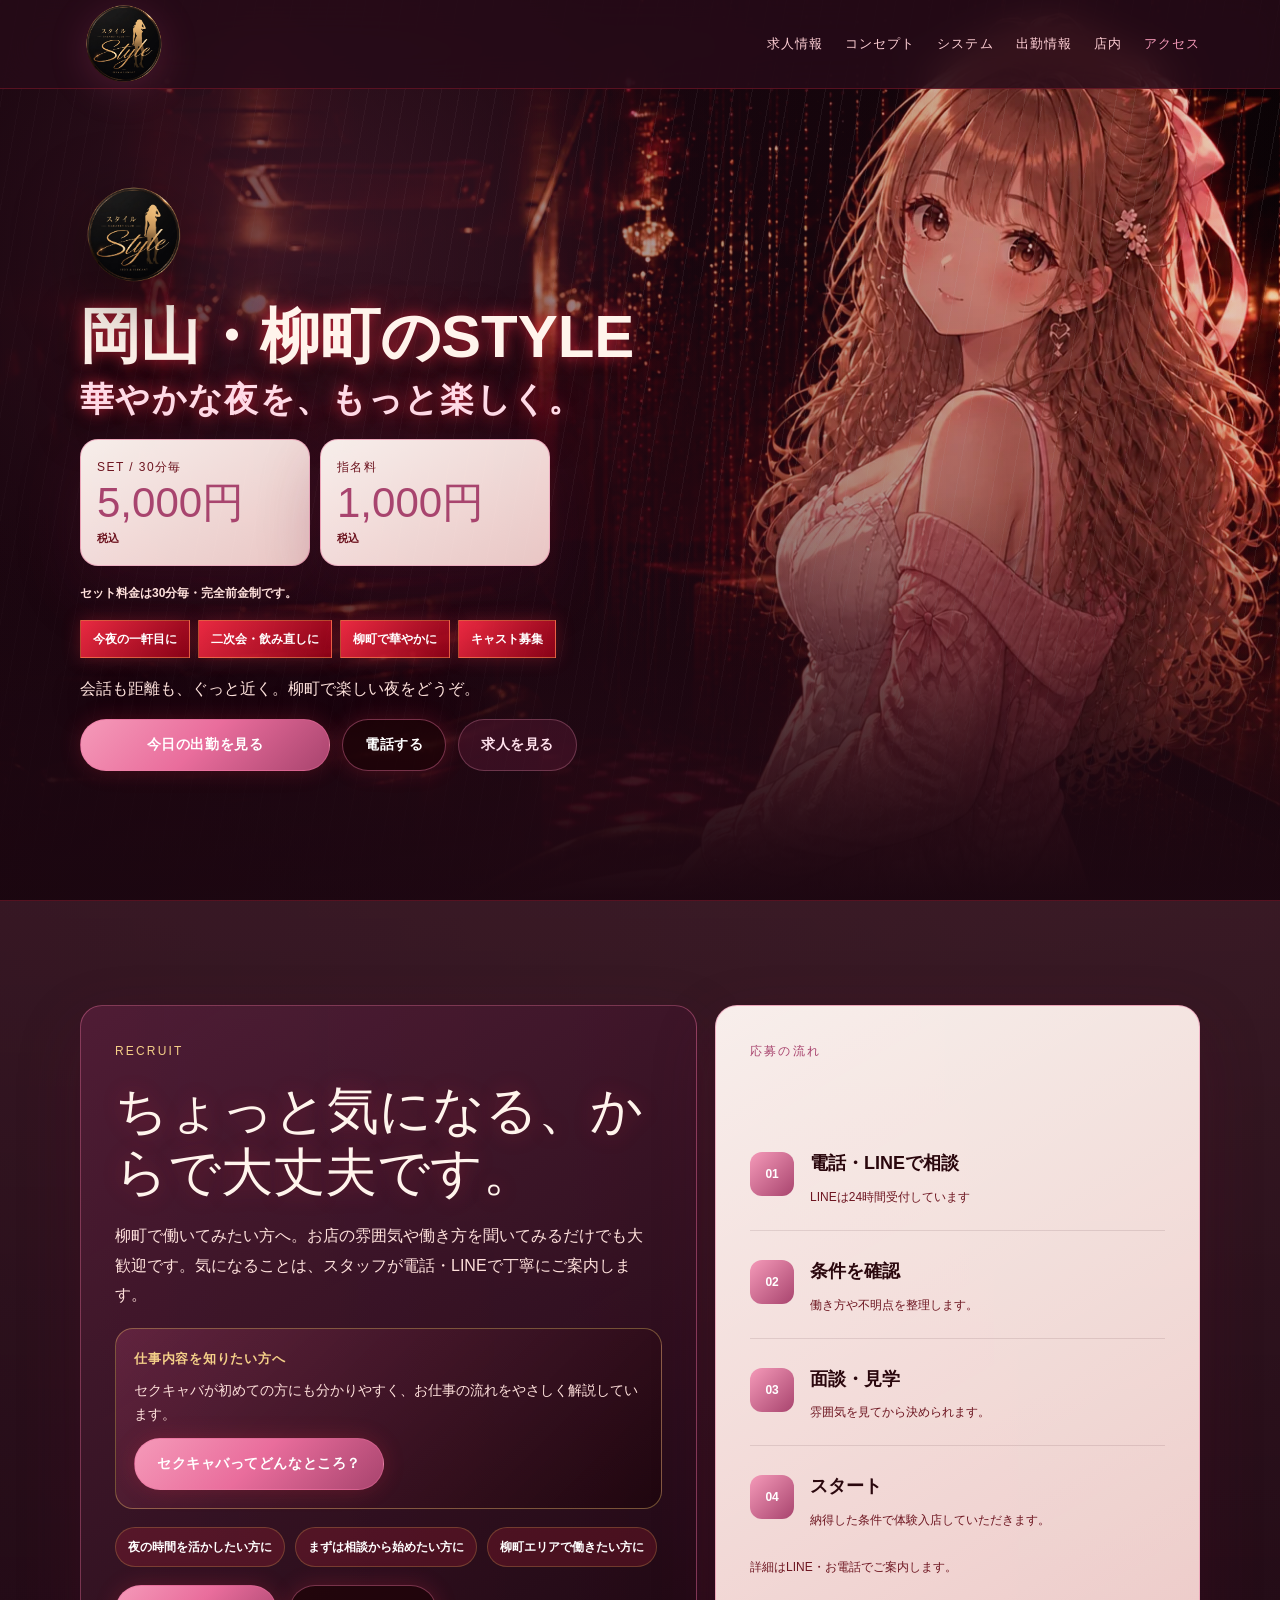
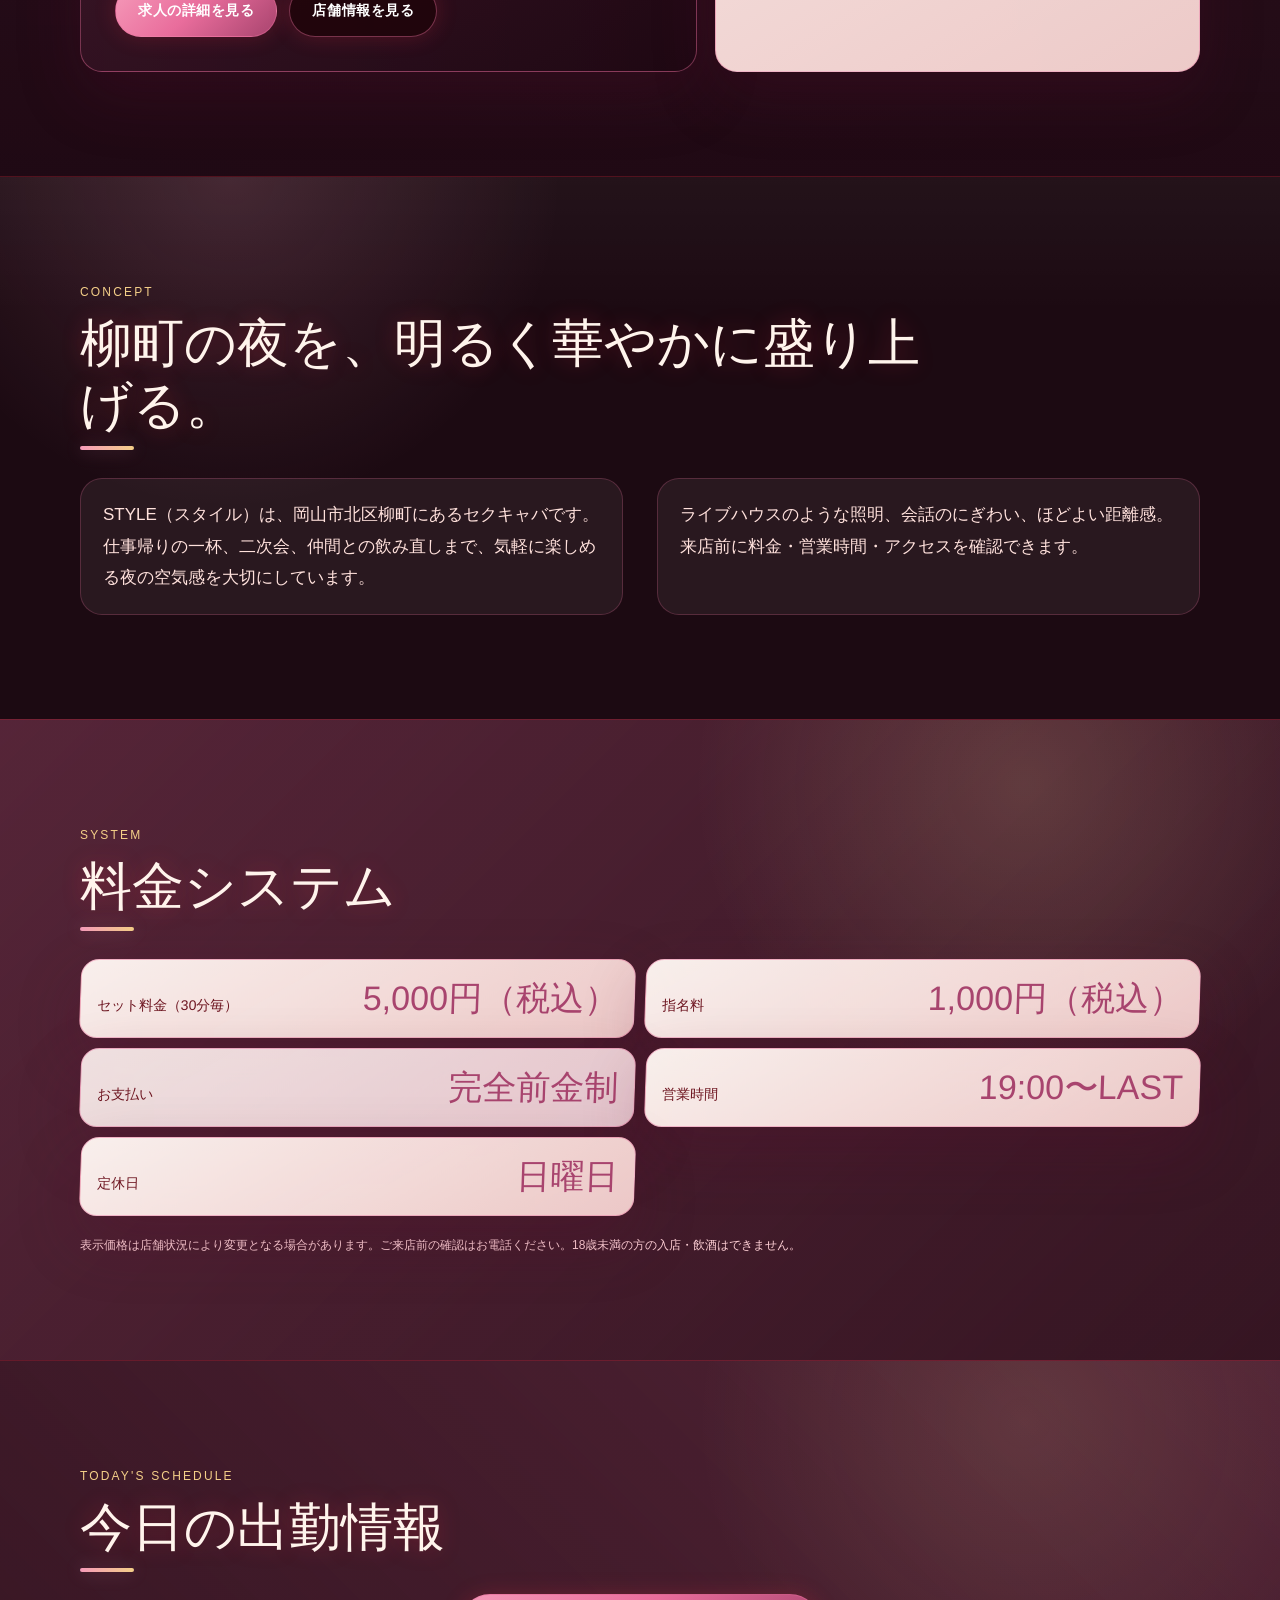
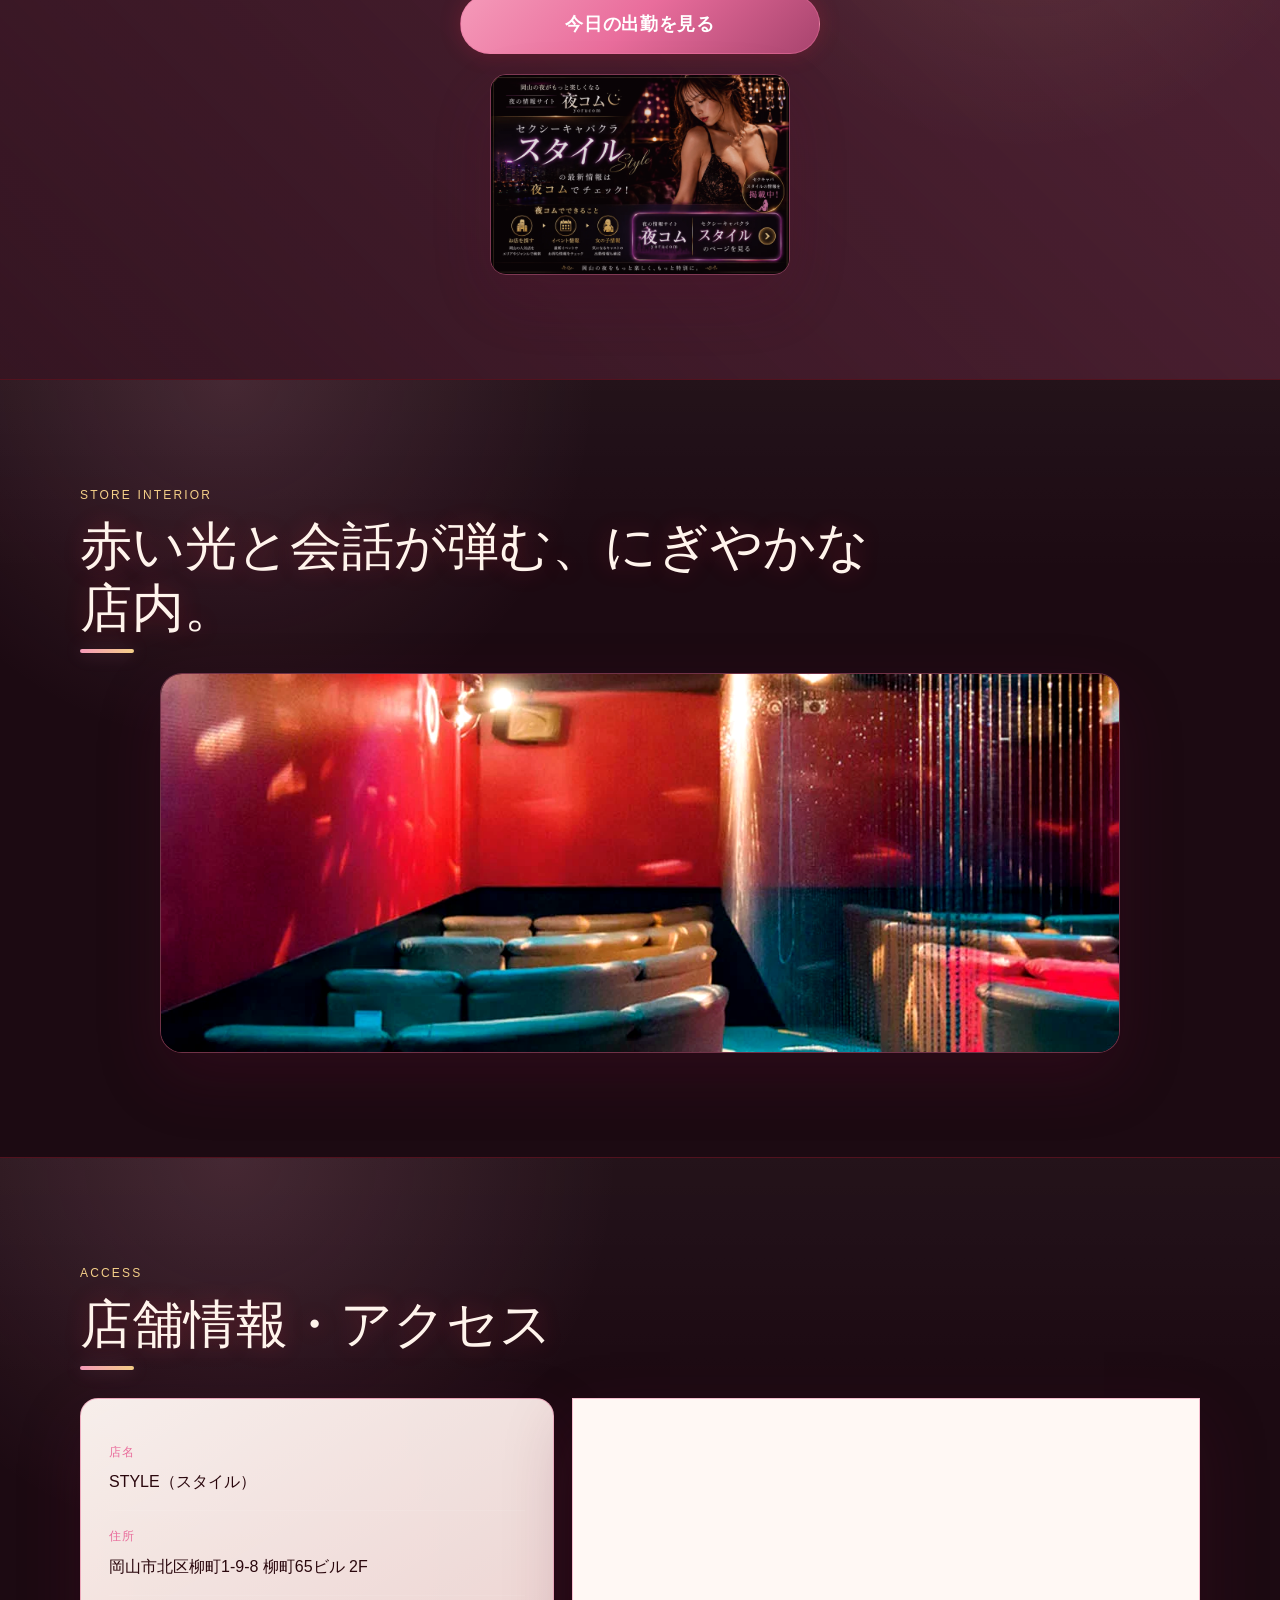
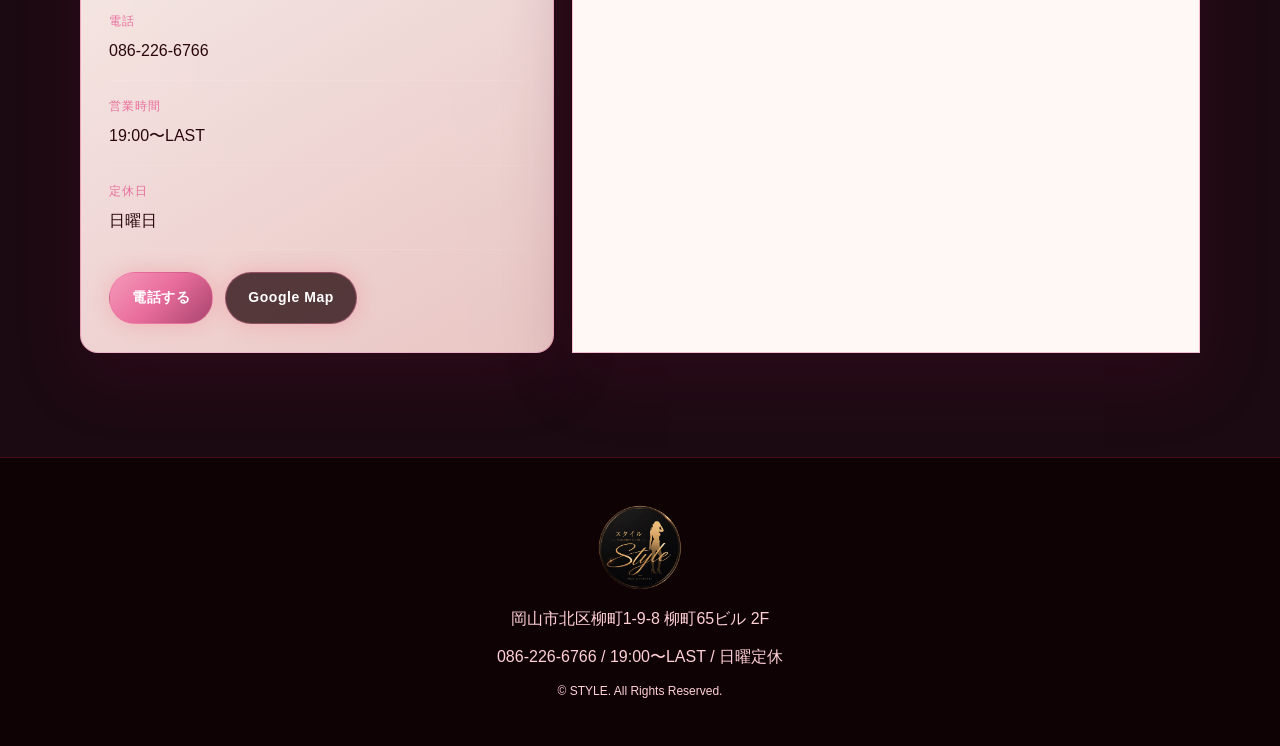
==== index.html @ 82efa256 "fix: スマホHeroの画像位置をレスポンシブ対応に修正 - object-position: 62% 220% → 62% 25%（428px以上で縦overflow発生時の崩れを解消） - @m" ====
<!doctype html>
<html lang="ja">
<head>
  <meta charset="utf-8">
  <meta name="viewport" content="width=device-width, initial-scale=1">
  <title>岡山・柳町のセクキャバ STYLE（スタイル）公式サイト｜キャスト募集・セット5,000円</title>
  <meta name="description" content="岡山市北区柳町のセクキャバ STYLE（スタイル）公式サイト。キャスト募集を強化中。営業時間19:00〜LAST、定休日は日曜日。セット料金5,000円、指名料1,000円。岡山市北区柳町1-9-8 柳町65ビル2F。">
  <link rel="canonical" href="https://okayama-style.com/">
  <meta name="format-detection" content="telephone=no">
  <meta name="theme-color" content="#160407">

  <script async src="https://www.googletagmanager.com/gtag/js?id=G-B4N6NQSVRD"></script>
  <script>
    window.dataLayer = window.dataLayer || [];
    function gtag(){dataLayer.push(arguments);}
    gtag('js', new Date());
    gtag('config', 'G-B4N6NQSVRD');
  </script>

  <meta property="og:type" content="website">
  <meta property="og:locale" content="ja_JP">
  <meta property="og:site_name" content="STYLE（スタイル）">
  <meta property="og:title" content="岡山・柳町のセクキャバ STYLE（スタイル）公式サイト｜キャスト募集">
  <meta property="og:description" content="岡山市北区柳町1-9-8 柳町65ビル2F。キャスト募集を強化中。営業時間19:00〜LAST、セット料金5,000円、指名料1,000円。">
  <meta property="og:url" content="https://okayama-style.com/">
  <meta property="og:image" content="https://okayama-style.com/assets/images/style_hero_anime_pc_v3.webp">
  <meta property="og:image:alt" content="STYLE（スタイル）の店内写真">
  <meta name="twitter:card" content="summary_large_image">

  <link rel="preload" as="image" href="assets/images/logo.webp" type="image/webp">
  <link rel="preload" as="image" href="assets/images/style_hero_anime_pc_v3.webp" type="image/webp" media="(min-width: 760px)">
  <link rel="preload" as="image" href="assets/images/style_hero_anime_sp_v1.webp" type="image/webp" media="(max-width: 759px)">
  <link rel="stylesheet" href="assets/css/style.css?v=20260810-4">

  <script type="application/ld+json">
  {
    "@context": "https://schema.org",
    "@type": "LocalBusiness",
    "@id": "https://okayama-style.com/#localbusiness",
    "name": "STYLE（スタイル）",
    "alternateName": "岡山 STYLE",
    "url": "https://okayama-style.com/",
    "image": "https://okayama-style.com/assets/images/style_hero_anime_pc_v3.webp",
    "logo": "https://okayama-style.com/assets/images/logo.webp",
    "telephone": "+81-86-226-6766",
    "priceRange": "セット料金 5,000円 / 指名料 1,000円",
    "description": "岡山市北区柳町のセクキャバ STYLE（スタイル）公式サイト。営業時間19:00〜LAST、定休日は日曜日。",
    "address": {
      "@type": "PostalAddress",
      "streetAddress": "柳町1-9-8 柳町65ビル 2F",
      "addressLocality": "岡山市北区",
      "addressRegion": "岡山県",
      "postalCode": "",
      "addressCountry": "JP"
    },
    "areaServed": {
      "@type": "City",
      "name": "岡山市"
    },
    "openingHoursSpecification": [
      {
        "@type": "OpeningHoursSpecification",
        "dayOfWeek": [
          "Monday",
          "Tuesday",
          "Wednesday",
          "Thursday",
          "Friday",
          "Saturday"
        ],
        "opens": "19:00",
        "closes": "23:59"
      }
    ],
    "hasMap": "https://www.google.com/maps/search/?api=1&query=%E5%B2%A1%E5%B1%B1%E5%B8%82%E5%8C%97%E5%8C%BA%E6%9F%B3%E7%94%BA1-9-8"
  }
  </script>
</head>
<body>
  <a class="skip-link" href="#main">本文へ移動</a>

  <header class="site-header" data-header>
    <div class="container header-inner">
      <a class="brand" href="#top" aria-label="STYLE トップへ">
        <img src="assets/images/logo.webp" alt="STYLE（スタイル）" width="180" height="180">
      </a>
      <button class="menu-button" type="button" data-menu-button aria-expanded="false" aria-controls="site-nav">
        <span></span>
        <span></span>
        <span></span>
        <span class="sr-only">メニュー</span>
      </button>
      <nav class="site-nav" id="site-nav" data-nav>
        <a href="recruit.html">求人情報</a>
        <a href="#concept">コンセプト</a>
        <a href="#system">システム</a>
        <a href="#schedule">出勤情報</a>
        <a href="#interior">店内</a>
        <a href="#access">アクセス</a>
      </nav>
    </div>
  </header>

  <main id="main">
    <section class="hero" id="top" aria-labelledby="hero-title">
      <div class="hero-media" aria-hidden="true">
        <picture>
          <source media="(max-width: 759px)" srcset="assets/images/style_hero_anime_sp_v1.webp" type="image/webp">
          <img src="assets/images/style_hero_anime_pc_v3.webp" alt="">
        </picture>
      </div>
      <div class="container hero-content">
        <div class="hero-logo">
          <img src="assets/images/logo.webp" alt="STYLE" width="260" height="260">
        </div>
        <h1 id="hero-title">
          <span class="hero-title-line">岡山・柳町のSTYLE</span>
          <span class="hero-title-line hero-title-line--message">華やかな夜を、もっと楽しく。</span>
        </h1>
        <div class="hero-prices" aria-label="主要料金">
          <p><span>SET / 30分毎</span><strong>5,000円</strong><small>税込</small></p>
          <p><span>指名料</span><strong>1,000円</strong><small>税込</small></p>
        </div>
        <p class="hero-price-note">セット料金は30分毎・完全前金制です。</p>
        <ul class="night-tags" aria-label="STYLEの楽しみ方">
          <li>今夜の一軒目に</li>
          <li>二次会・飲み直しに</li>
          <li>柳町で華やかに</li>
          <li>キャスト募集</li>
        </ul>
        <p class="hero-lead">会話も距離も、ぐっと近く。柳町で楽しい夜をどうぞ。</p>
        <div class="hero-actions hero-actions--visit">
          <a class="button button-primary" href="https://www.yorucom.com/shopstafflist.asp?castkbn=0&amp;delid=71114855&amp;setworkmode=6" target="_blank" rel="noopener noreferrer">今日の出勤を見る</a>
          <a class="button button-secondary" href="tel:0862266766">電話する</a>
          <a class="button button-quiet" href="recruit.html">求人を見る</a>
        </div>
      </div>
    </section>

    <section class="section recruit-section" id="recruit" aria-labelledby="recruit-title">
      <div class="container recruit-layout">
        <div class="recruit-copy">
          <p class="section-label">Recruit</p>
          <h2 id="recruit-title">ちょっと気になる、からで大丈夫です。</h2>
          <p class="recruit-lead">柳町で働いてみたい方へ。お店の雰囲気や働き方を聞いてみるだけでも大歓迎です。気になることは、スタッフが電話・LINEで丁寧にご案内します。</p>
          <div class="recruit-learning">
            <p class="recruit-learning-label">仕事内容を知りたい方へ</p>
            <p class="recruit-learning-text">セクキャバが初めての方にも分かりやすく、お仕事の流れをやさしく解説しています。</p>
            <a class="button button-primary" href="recruit-dev/index.php">セクキャバってどんなところ？</a>
          </div>
          <ul class="recruit-points" aria-label="求人の見どころ">
            <li>夜の時間を活かしたい方に</li>
            <li>まずは相談から始めたい方に</li>
            <li>柳町エリアで働きたい方に</li>
          </ul>
          <div class="recruit-actions">
            <a class="button button-primary" href="recruit.html">求人の詳細を見る</a>
            <a class="button button-secondary" href="#access">店舗情報を見る</a>
          </div>
        </div>
        <div class="recruit-card">
          <div class="recruit-card-head">応募の流れ</div>
          <ol class="recruit-steps">
            <li>
              <span>01</span>
              <strong>電話・LINEで相談</strong>
              <small>LINEは24時間受付しています</small>
            </li>
            <li>
              <span>02</span>
              <strong>条件を確認</strong>
              <small>働き方や不明点を整理します。</small>
            </li>
            <li>
              <span>03</span>
              <strong>面談・見学</strong>
              <small>雰囲気を見てから決められます。</small>
            </li>
            <li>
              <span>04</span>
              <strong>スタート</strong>
              <small>納得した条件で体験入店していただきます。</small>
            </li>
          </ol>
          <p class="recruit-note">詳細はLINE・お電話でご案内します。</p>
        </div>
      </div>
    </section>

    <section class="section concept-section" id="concept" aria-labelledby="concept-title">
      <div class="container">
        <div class="section-heading">
          <p class="section-label">Concept</p>
          <h2 id="concept-title">柳町の夜を、明るく華やかに盛り上げる。</h2>
        </div>
        <div class="concept-layout">
          <p>STYLE（スタイル）は、岡山市北区柳町にあるセクキャバです。仕事帰りの一杯、二次会、仲間との飲み直しまで、気軽に楽しめる夜の空気感を大切にしています。</p>
          <p>ライブハウスのような照明、会話のにぎわい、ほどよい距離感。来店前に料金・営業時間・アクセスを確認できます。</p>
        </div>
      </div>
    </section>

    <section class="section system-section" id="system" aria-labelledby="system-title">
      <div class="container">
        <div class="section-heading">
          <p class="section-label">System</p>
          <h2 id="system-title">料金システム</h2>
        </div>
        <div class="system-list">
          <div class="system-row">
            <span>セット料金（30分毎）</span>
            <strong>5,000円（税込）</strong>
          </div>
          <div class="system-row">
            <span>指名料</span>
            <strong>1,000円（税込）</strong>
          </div>
          <div class="system-row">
            <span>お支払い</span>
            <strong>完全前金制</strong>
          </div>
          <div class="system-row">
            <span>営業時間</span>
            <strong>19:00〜LAST</strong>
          </div>
          <div class="system-row">
            <span>定休日</span>
            <strong>日曜日</strong>
          </div>
        </div>
        <p class="note">表示価格は店舗状況により変更となる場合があります。ご来店前の確認はお電話ください。18歳未満の方の入店・飲酒はできません。</p>
      </div>
    </section>

    <section class="section schedule-section" id="schedule" aria-labelledby="schedule-title">
      <div class="container">
        <div class="section-heading">
          <p class="section-label">Today's Schedule</p>
          <h2 id="schedule-title">今日の出勤情報</h2>
        </div>
        <div class="schedule-actions">
          <a class="button button-primary yorucom-pc" href="https://www.yorucom.com/shopstafflist.asp?castkbn=0&amp;delid=71114855&amp;setworkmode=6" target="_blank" rel="noopener noreferrer">今日の出勤を見る</a>
          <a class="button button-primary yorucom-sp" href="https://sp.yorucom.com/shopstafflist.asp?castkbn=0&amp;delid=71114855&amp;setworkmode=6" target="_blank" rel="noopener noreferrer">今日の出勤を見る</a>
        </div>
        <a class="yorucom-banner-link yorucom-pc" href="https://www.yorucom.com/mshop/71114855/" target="_blank" rel="noopener noreferrer">
          <img src="assets/images/yorukom_banner.webp" alt="夜の情報サイト 夜コム — セクシーキャバクラ スタイルの最新情報・出勤情報はこちら" loading="lazy" width="1536" height="1024">
        </a>
        <a class="yorucom-banner-link yorucom-sp" href="https://sp.yorucom.com/mshop/71114855" target="_blank" rel="noopener noreferrer">
          <img src="assets/images/yorukom_banner.webp" alt="夜の情報サイト 夜コム — セクシーキャバクラ スタイルの最新情報・出勤情報はこちら" loading="lazy" width="1536" height="1024">
        </a>
      </div>
    </section>

    <section class="section interior-section" id="interior" aria-labelledby="interior-title">
      <div class="container">
        <div class="section-heading">
          <p class="section-label">Store Interior</p>
          <h2 id="interior-title">赤い光と会話が弾む、にぎやかな店内。</h2>
        </div>
        <figure class="interior-photo">
          <img src="assets/images/store.webp" alt="STYLE（スタイル）の華やかな店内写真" loading="lazy" width="1454" height="441">
        </figure>
      </div>
    </section>

    <section class="section access-section" id="access" aria-labelledby="access-title">
      <div class="container">
        <div class="section-heading">
          <p class="section-label">Access</p>
          <h2 id="access-title">店舗情報・アクセス</h2>
        </div>
        <div class="access-layout">
          <div class="shop-info">
            <dl>
              <div>
                <dt>店名</dt>
                <dd>STYLE（スタイル）</dd>
              </div>
              <div>
                <dt>住所</dt>
                <dd>岡山市北区柳町1-9-8 柳町65ビル 2F</dd>
              </div>
              <div>
                <dt>電話</dt>
                <dd><a href="tel:0862266766">086-226-6766</a></dd>
              </div>
              <div>
                <dt>営業時間</dt>
                <dd>19:00〜LAST</dd>
              </div>
              <div>
                <dt>定休日</dt>
                <dd>日曜日</dd>
              </div>
            </dl>
            <div class="access-buttons">
              <a class="button button-primary" href="tel:0862266766">電話する</a>
              <a class="button button-secondary" href="https://www.google.com/maps/search/?api=1&amp;query=%E5%B2%A1%E5%B1%B1%E5%B8%82%E5%8C%97%E5%8C%BA%E6%9F%B3%E7%94%BA1-9-8" target="_blank" rel="noopener">Google Map</a>
            </div>
          </div>
          <div class="map-frame">
            <iframe title="STYLE（スタイル）周辺のGoogle Map" src="https://www.google.com/maps?q=%E5%B2%A1%E5%B1%B1%E5%B8%82%E5%8C%97%E5%8C%BA%E6%9F%B3%E7%94%BA1-9-8&amp;output=embed" loading="lazy" referrerpolicy="no-referrer-when-downgrade"></iframe>
          </div>
        </div>
      </div>
    </section>

  </main>

  <footer class="site-footer">
    <div class="container footer-inner">
      <a class="footer-brand" href="#top">
        <img src="assets/images/logo.webp" alt="STYLE（スタイル）" width="120" height="120">
      </a>
      <p>岡山市北区柳町1-9-8 柳町65ビル 2F</p>
      <p><a href="tel:0862266766">086-226-6766</a> / 19:00〜LAST / 日曜定休</p>
      <small>&copy; STYLE. All Rights Reserved.</small>
    </div>
  </footer>

  <div class="fixed-cta" aria-label="固定ナビゲーション">
    <a href="tel:0862266766">電話する</a>
    <a href="https://sp.yorucom.com/shopstafflist.asp?castkbn=0&amp;delid=71114855&amp;setworkmode=6" target="_blank" rel="noopener noreferrer">出勤情報</a>
  </div>

  <script src="assets/js/main.js" defer></script>
</body>
</html>
---- assets/css/style.css ----
:root {
  --bg: #1c0a12;
  --bg-soft: #351522;
  --panel: rgba(255, 245, 242, 0.94);
  --panel-strong: #fff8f4;
  --gold: #e96d9c;
  --gold-light: #f59ab9;
  --gold-dark: #a8446e;
  --accent: #f4cf88;
  --text: #fff4ec;
  --ink: #2a070d;
  --muted: #ffd0d6;
  --line: rgba(233, 109, 156, 0.44);
  --white-line: rgba(255, 255, 255, 0.16);
  --shadow: 0 24px 64px rgba(92, 14, 48, 0.24);
  --container: min(1120px, calc(100vw - 40px));
}

* {
  box-sizing: border-box;
}

html {
  scroll-behavior: smooth;
}

body {
  margin: 0;
  color: var(--text);
  background:
    radial-gradient(circle at 16% 0%, rgba(245, 154, 185, 0.2), transparent 34%),
    radial-gradient(circle at 84% 14%, rgba(255, 220, 160, 0.14), transparent 28%),
    linear-gradient(180deg, #18070e 0%, #321322 48%, #18070e 100%);
  font-family: "Hiragino Maru Gothic ProN", "ヒラギノ丸ゴ ProN", "Yu Gothic", "YuGothic", Meiryo, sans-serif;
  line-height: 1.85;
  letter-spacing: 0;
}

body.nav-open {
  overflow: hidden;
}

img {
  display: block;
  max-width: 100%;
}

a {
  color: inherit;
  text-decoration: none;
}

.container {
  width: var(--container);
  margin-inline: auto;
}

.skip-link,
.sr-only {
  position: absolute;
  width: 1px;
  height: 1px;
  padding: 0;
  margin: -1px;
  overflow: hidden;
  clip: rect(0, 0, 0, 0);
  white-space: nowrap;
  border: 0;
}

.skip-link:focus {
  z-index: 100;
  top: 12px;
  left: 12px;
  width: auto;
  height: auto;
  clip: auto;
  padding: 10px 14px;
  color: #111;
  background: var(--gold-light);
}

.site-header {
  position: fixed;
  inset: 0 0 auto;
  z-index: 50;
  border-bottom: 1px solid rgba(255, 45, 70, 0.24);
  background: rgba(39, 11, 24, 0.84);
  backdrop-filter: blur(18px);
  transition: background 0.25s ease, border-color 0.25s ease;
}

.site-header.is-scrolled {
  background: rgba(39, 11, 24, 0.96);
  border-color: rgba(255, 45, 70, 0.42);
}

.header-inner {
  min-height: 72px;
  display: flex;
  align-items: center;
  justify-content: space-between;
  gap: 18px;
}

.brand img {
  width: 74px;
  height: 74px;
  object-fit: contain;
  filter: drop-shadow(0 8px 18px rgba(232, 91, 145, 0.18));
}

.menu-button {
  width: 44px;
  height: 44px;
  display: inline-flex;
  flex-direction: column;
  align-items: center;
  justify-content: center;
  gap: 5px;
  padding: 0;
  border: 1px solid var(--line);
  background: rgba(255, 45, 70, 0.12);
  color: #fff;
}

.menu-button span:not(.sr-only) {
  width: 20px;
  height: 1px;
  background: var(--gold-light);
}

.site-nav {
  position: fixed;
  inset: 72px 0 auto;
  display: grid;
  gap: 0;
  padding: 10px 20px 18px;
  transform: translateY(-14px);
  opacity: 0;
  pointer-events: none;
  background: rgba(39, 11, 24, 0.98);
  border-bottom: 1px solid var(--line);
  transition: opacity 0.2s ease, transform 0.2s ease;
}

.site-nav.is-open {
  transform: translateY(0);
  opacity: 1;
  pointer-events: auto;
}

.site-nav a {
  padding: 12px 0;
  color: var(--muted);
  font-size: 13px;
  letter-spacing: 0.08em;
  text-transform: uppercase;
  border-bottom: 1px solid rgba(255, 255, 255, 0.06);
}

.site-nav a:hover,
.site-nav a.is-active {
  color: var(--gold-light);
}

.hero {
  height: 68svh;
  position: relative;
  display: grid;
  align-items: end;
  overflow: hidden;
  padding: 114px 0 54px;
  isolation: isolate;
}

.hero::before {
  content: "";
  position: absolute;
  inset: 0;
  z-index: -1;
  background:
    linear-gradient(90deg, rgba(34, 8, 20, 0.76) 0%, rgba(58, 14, 34, 0.46) 44%, rgba(135, 35, 72, 0.08) 100%),
    linear-gradient(0deg, #1c0a12 0%, rgba(35, 8, 19, 0.24) 28%, rgba(35, 8, 19, 0.01) 72%),
    radial-gradient(circle at 20% 28%, rgba(245, 125, 169, 0.3), transparent 34%),
    repeating-linear-gradient(100deg, rgba(255, 255, 255, 0.08) 0 1px, transparent 1px 18px);
}

.hero::after {
  content: "";
  position: absolute;
  inset: 0;
  z-index: -1;
  background: linear-gradient(
    to bottom,
    rgba(0, 0, 0, 0) 55%,
    rgba(24, 5, 14, 0.66) 100%
  );
  pointer-events: none;
}

.hero-media {
  position: absolute;
  inset: 0;
  z-index: -2;
}

.hero-media picture,
.hero-media img {
  width: 100%;
  height: 100%;
}

.hero-media picture {
  display: block;
}

.hero-media img {
  object-fit: cover;
  object-position: center 58%;
  filter: saturate(1.18) contrast(1.06) brightness(0.98);
  transform: scale(1.06);
  transform-origin: center 62%;
}

.hero-content {
  display: grid;
  gap: 22px;
  max-width: var(--container);
}

.hero-logo img {
  width: clamp(100px, 23vw, 132px);
  height: auto;
  filter: drop-shadow(0 20px 35px rgba(0, 0, 0, 0.58));
}

h1,
h2,
p {
  margin-block: 0;
}

h1 {
  max-width: 760px;
  color: var(--text);
  font-size: clamp(34px, 10.6vw, 82px);
  line-height: 1.08;
  font-weight: 700;
  text-shadow:
    0 0 16px rgba(255, 45, 70, 0.75),
    0 14px 44px rgba(0, 0, 0, 0.82);
}

.hero-title-line {
  display: block;
}

.hero-title-line--message {
  margin-top: 8px;
  color: #ffdbe7;
  font-size: 0.62em;
  line-height: 1.35;
  letter-spacing: 0.04em;
}

.hero-lead {
  max-width: 650px;
  color: #ffe3dd;
  font-size: clamp(15px, 4vw, 18px);
  text-shadow: 0 10px 30px rgba(0, 0, 0, 0.55);
}

.night-tags {
  display: flex;
  flex-wrap: wrap;
  gap: 8px;
  padding: 0;
  margin: 0;
  list-style: none;
}

.night-tags li {
  padding: 7px 12px;
  color: #fff;
  background: linear-gradient(135deg, rgba(255, 45, 70, 0.9), rgba(169, 0, 24, 0.76));
  border: 1px solid rgba(255, 211, 90, 0.34);
  box-shadow: 0 0 18px rgba(255, 45, 70, 0.28);
  font-family: "Hiragino Kaku Gothic ProN", "Yu Gothic", Meiryo, sans-serif;
  font-size: 12px;
  font-weight: 700;
}

.hero-prices {
  display: grid;
  grid-template-columns: repeat(2, minmax(0, 1fr));
  gap: 10px;
  max-width: 560px;
}

.hero-prices p,
.system-row,
.shop-info,
.recruit-panel {
  border: 1px solid var(--line);
  background:
    linear-gradient(150deg, rgba(255, 248, 244, 0.96), rgba(255, 219, 216, 0.9)),
    linear-gradient(90deg, rgba(255, 45, 70, 0.12), transparent);
  box-shadow: var(--shadow);
  border-radius: 18px;
}

.hero-prices p {
  min-height: 104px;
  display: grid;
  align-content: center;
  gap: 2px;
  padding: 16px;
}

.hero-prices span {
  color: #6d1520;
  font-size: 12px;
  letter-spacing: 0.12em;
  text-transform: uppercase;
}

.hero-prices strong {
  color: var(--gold-dark);
  font-size: clamp(24px, 7vw, 42px);
  line-height: 1.1;
  font-weight: 500;
}

.hero-prices small {
  color: #6d1520;
  font-family: "Hiragino Kaku Gothic ProN", "Yu Gothic", Meiryo, sans-serif;
  font-size: 11px;
  font-weight: 700;
}

.hero-price-note {
  color: #ffe1dc;
  font-family: "Hiragino Kaku Gothic ProN", "Yu Gothic", Meiryo, sans-serif;
  font-size: 12px;
  font-weight: 700;
}

.hero-actions,
.access-buttons {
  display: flex;
  flex-wrap: wrap;
  gap: 12px;
}

.button {
  min-height: 48px;
  display: inline-flex;
  align-items: center;
  justify-content: center;
  padding: 12px 22px;
  border: 1px solid var(--line);
  font-family: "Hiragino Kaku Gothic ProN", "Yu Gothic", Meiryo, sans-serif;
  font-size: 14px;
  font-weight: 700;
  letter-spacing: 0.04em;
  box-shadow: 0 0 22px rgba(255, 45, 70, 0.2);
  transition: transform 0.2s ease, border-color 0.2s ease, background 0.2s ease;
  border-radius: 999px;
}

.button:hover {
  transform: translateY(-2px);
  border-color: var(--gold-light);
}

.button-primary {
  color: #fff;
  background: linear-gradient(135deg, var(--gold-light), var(--gold) 48%, var(--gold-dark));
}

.button-secondary {
  color: #fff;
  background: rgba(30, 4, 8, 0.74);
}

.button-quiet {
  color: #ffe1ec;
  background: rgba(90, 25, 54, 0.44);
  border-color: rgba(245, 154, 185, 0.28);
  box-shadow: none;
}

.section {
  padding: 84px 0;
  background:
    radial-gradient(circle at 18% 0%, rgba(245, 154, 185, 0.16), transparent 28%),
    linear-gradient(180deg, rgba(255, 255, 255, 0.035), transparent 25%),
    var(--bg);
  border-top: 1px solid rgba(255, 45, 70, 0.24);
}

.section-heading {
  display: grid;
  gap: 10px;
  margin-bottom: 28px;
}

.section-heading::after {
  content: "";
  width: 54px;
  height: 4px;
  border-radius: 999px;
  background: linear-gradient(90deg, var(--gold-light), var(--accent));
  box-shadow: 0 0 18px rgba(245, 154, 185, 0.28);
}

.section-label {
  color: var(--accent);
  font-family: "Hiragino Kaku Gothic ProN", "Yu Gothic", Meiryo, sans-serif;
  font-size: 12px;
  letter-spacing: 0.18em;
  text-transform: uppercase;
}

h2 {
  max-width: 840px;
  font-size: clamp(28px, 7vw, 52px);
  line-height: 1.18;
  font-weight: 500;
  text-shadow: 0 0 22px rgba(255, 45, 70, 0.28);
}

.concept-layout {
  display: grid;
  gap: 18px;
  color: #ffe1dc;
  font-size: 16px;
}

.concept-layout p {
  padding: 20px 22px;
  border: 1px solid rgba(233, 109, 156, 0.24);
  border-radius: 22px;
  background: rgba(255, 245, 242, 0.06);
}

.system-section {
  background:
    radial-gradient(circle at 80% 10%, rgba(255, 220, 160, 0.16), transparent 28%),
    linear-gradient(135deg, rgba(233, 109, 156, 0.18), rgba(53, 21, 34, 0.86)),
    var(--bg-soft);
}

.system-list {
  display: grid;
  gap: 10px;
}

.system-row {
  display: flex;
  align-items: baseline;
  justify-content: space-between;
  gap: 18px;
  padding: 18px 16px;
  transform: skewX(-2deg);
}

.system-row:nth-child(3) {
  background:
    linear-gradient(150deg, rgba(255, 245, 242, 0.9), rgba(255, 224, 230, 0.86)),
    linear-gradient(90deg, rgba(233, 109, 156, 0.1), transparent);
}

.system-row span {
  color: #6d1520;
  font-size: 14px;
}

.system-row strong {
  color: var(--gold-dark);
  font-size: clamp(20px, 6vw, 34px);
  line-height: 1.2;
  font-weight: 500;
  text-align: right;
}

.note {
  margin-top: 18px;
  color: var(--muted);
  font-family: "Hiragino Kaku Gothic ProN", "Yu Gothic", Meiryo, sans-serif;
  font-size: 12px;
}

.interior-photo {
  margin: 0;
  border: 1px solid var(--line);
  background: #120305;
  box-shadow: var(--shadow);
  border-radius: 22px;
  overflow: hidden;
}

.interior-photo img {
  width: 100%;
  aspect-ratio: 3 / 2;
  object-fit: cover;
  filter: saturate(1.2) contrast(1.08);
}

.access-layout {
  display: grid;
  gap: 18px;
}

.shop-info {
  padding: 22px;
}

.shop-info dl {
  display: grid;
  gap: 0;
  margin: 0 0 22px;
}

.shop-info dl div {
  display: grid;
  gap: 4px;
  padding: 14px 0;
  border-bottom: 1px solid rgba(255, 255, 255, 0.08);
}

.shop-info dt {
  color: var(--gold);
  font-family: "Hiragino Kaku Gothic ProN", "Yu Gothic", Meiryo, sans-serif;
  font-size: 12px;
  letter-spacing: 0.08em;
}

.shop-info dd {
  margin: 0;
  color: var(--ink);
  font-size: 16px;
}

.map-frame {
  min-height: 340px;
  overflow: hidden;
  border: 1px solid var(--line);
  background: var(--panel-strong);
  box-shadow: var(--shadow);
}

.map-frame iframe {
  width: 100%;
  height: 100%;
  min-height: 340px;
  display: block;
  border: 0;
  filter: saturate(1.2) contrast(1.08);
}

.schedule-section {
  background:
    radial-gradient(circle at 80% 10%, rgba(255, 220, 160, 0.12), transparent 28%),
    linear-gradient(225deg, rgba(233, 109, 156, 0.15), rgba(53, 21, 34, 0.88)),
    var(--bg-soft);
}

.schedule-lead {
  color: #ffe1dc;
  font-size: 16px;
  margin-bottom: 24px;
}

.yorucom-banner-link {
  display: block;
  width: min(100%, 300px);
  margin: 20px auto 0;
  border: 1px solid var(--line);
  border-radius: 16px;
  box-shadow: var(--shadow);
  overflow: hidden;
  opacity: 0.86;
  transition: transform 0.2s ease, box-shadow 0.2s ease;
}

.yorucom-banner-link:hover {
  transform: translateY(-2px);
  box-shadow: 0 32px 90px rgba(120, 0, 20, 0.48);
}

.yorucom-banner-link img {
  width: 100%;
  height: auto;
  display: block;
}

.schedule-actions {
  display: flex;
  justify-content: center;
  flex-wrap: wrap;
  gap: 12px;
  margin-bottom: 6px;
}

.schedule-actions .button {
  min-width: min(100%, 360px);
  min-height: 60px;
  font-size: 18px;
}

.schedule-section .section-heading {
  margin-bottom: 22px;
}

.yorucom-sp {
  display: none;
}

.recruit-section {
  background:
    linear-gradient(rgba(53, 21, 34, 0.8), rgba(30, 8, 19, 0.9)),
    url("../images/store.webp") center / cover fixed;
}

.recruit-layout {
  display: grid;
  gap: 18px;
}

.recruit-copy,
.recruit-card {
  border: 1px solid var(--line);
  box-shadow: var(--shadow);
  border-radius: 22px;
}

.recruit-copy {
  display: grid;
  gap: 18px;
  padding: 26px;
  color: var(--text);
  background:
    linear-gradient(150deg, rgba(79, 28, 53, 0.9), rgba(30, 8, 19, 0.88)),
    linear-gradient(90deg, rgba(245, 154, 185, 0.16), transparent);
}

.recruit-copy .section-label {
  color: var(--accent);
}

.recruit-copy h2 {
  max-width: 760px;
}

.recruit-lead {
  max-width: 60ch;
  color: #ffe1dc;
  font-size: 16px;
}

.recruit-learning {
  display: grid;
  gap: 8px;
  padding: 18px;
  border: 1px solid rgba(242, 197, 106, 0.38);
  border-radius: 18px;
  background: linear-gradient(135deg, rgba(232, 91, 145, 0.2), rgba(26, 3, 8, 0.56));
}

.recruit-learning-label {
  color: var(--accent);
  font-size: 13px;
  font-weight: 700;
  letter-spacing: 0.06em;
}

.recruit-learning-text {
  color: #ffe1dc;
  font-family: "Hiragino Kaku Gothic ProN", "Yu Gothic", Meiryo, sans-serif;
  font-size: 14px;
  line-height: 1.7;
}

.recruit-learning .button {
  width: fit-content;
  margin-top: 4px;
}

.recruit-points {
  display: flex;
  flex-wrap: wrap;
  gap: 10px;
  padding: 0;
  margin: 0;
  list-style: none;
}

.recruit-points li {
  padding: 8px 12px;
  color: #fff;
  background: rgba(255, 45, 70, 0.16);
  border: 1px solid rgba(255, 211, 90, 0.22);
  border-radius: 999px;
  font-family: "Hiragino Kaku Gothic ProN", "Yu Gothic", Meiryo, sans-serif;
  font-size: 12px;
  font-weight: 700;
}

.recruit-actions {
  display: flex;
  flex-wrap: wrap;
  gap: 12px;
}

.recruit-card {
  display: grid;
  gap: 16px;
  padding: 22px;
  color: var(--ink);
  background:
    linear-gradient(150deg, rgba(255, 248, 244, 0.96), rgba(255, 219, 216, 0.92)),
    linear-gradient(90deg, rgba(255, 45, 70, 0.08), transparent);
}

.recruit-card-head {
  color: var(--gold-dark);
  font-family: "Hiragino Kaku Gothic ProN", "Yu Gothic", Meiryo, sans-serif;
  font-size: 12px;
  letter-spacing: 0.18em;
  text-transform: uppercase;
}

.recruit-steps {
  display: grid;
  gap: 12px;
  padding: 0;
  margin: 0;
  list-style: none;
}

.recruit-steps li {
  display: grid;
  grid-template-columns: 48px 1fr;
  gap: 4px 12px;
  align-items: start;
  padding: 14px 0;
  border-bottom: 1px solid rgba(42, 7, 13, 0.1);
}

.recruit-steps li:last-child {
  border-bottom: 0;
  padding-bottom: 0;
}

.recruit-steps span {
  grid-row: 1 / span 2;
  display: inline-grid;
  place-items: center;
  width: 44px;
  height: 44px;
  border-radius: 12px;
  color: #fff;
  background: linear-gradient(135deg, var(--gold-light), var(--gold-dark));
  font-family: "Hiragino Kaku Gothic ProN", "Yu Gothic", Meiryo, sans-serif;
  font-size: 12px;
  font-weight: 700;
}

.recruit-steps strong {
  color: var(--ink);
  font-size: 18px;
  line-height: 1.3;
  font-weight: 600;
}

.recruit-steps small {
  color: #6d1520;
  font-family: "Hiragino Kaku Gothic ProN", "Yu Gothic", Meiryo, sans-serif;
  font-size: 12px;
  line-height: 1.7;
}

.recruit-note {
  margin-top: 2px;
  color: #6d1520;
  font-family: "Hiragino Kaku Gothic ProN", "Yu Gothic", Meiryo, sans-serif;
  font-size: 12px;
}

.recruit-page {
  background:
    linear-gradient(rgba(22, 4, 7, 0.9), rgba(22, 4, 7, 0.96)),
    url("../images/store.webp") center / cover fixed;
}

.recruit-page-main {
  padding: 112px 0 48px;
}

.recruit-page-hero {
  display: grid;
  gap: 18px;
  max-width: 820px;
  margin-bottom: 20px;
  color: var(--text);
}

.recruit-page-hero h1 {
  max-width: 720px;
}

.recruit-page-hero p {
  max-width: 60ch;
  color: #ffe1dc;
  font-size: 16px;
}

.recruit-page-actions {
  display: flex;
  flex-wrap: wrap;
  gap: 12px;
  margin-top: 4px;
}

.recruit-visual-link {
  display: block;
  margin-bottom: 32px;
  border: 1px solid var(--line);
  box-shadow: var(--shadow);
  overflow: hidden;
  transition: transform 0.2s ease, box-shadow 0.2s ease;
}

.recruit-visual-link:hover {
  transform: translateY(-2px);
  box-shadow: 0 32px 90px rgba(120, 0, 20, 0.48);
}

.recruit-visual {
  width: 100%;
  height: auto;
  display: block;
}

.recruit-detail-grid {
  display: grid;
  gap: 18px;
}

.recruit-detail-panel {
  padding: 26px;
  border: 1px solid var(--line);
  box-shadow: var(--shadow);
  background: rgba(255, 248, 244, 0.96);
  color: var(--ink);
}

.recruit-detail-panel--dark {
  color: var(--text);
  background: linear-gradient(150deg, rgba(52, 5, 14, 0.96), rgba(16, 2, 5, 0.94));
}

.recruit-detail-panel h2 {
  margin-bottom: 18px;
  font-size: clamp(24px, 5vw, 34px);
}

.recruit-detail-panel--dark h2,
.recruit-detail-panel--dark p,
.recruit-detail-panel--dark li {
  color: #fff0eb;
}

.recruit-detail-panel p,
.recruit-detail-panel li {
  font-family: "Hiragino Kaku Gothic ProN", "Yu Gothic", Meiryo, sans-serif;
}

.recruit-detail-panel p {
  line-height: 1.9;
}

.recruit-detail-list {
  display: grid;
  gap: 12px;
  padding: 0;
  margin: 0;
  list-style: none;
}

.recruit-detail-list li {
  position: relative;
  padding: 14px 16px 14px 38px;
  border-left: 3px solid var(--gold);
  background: rgba(255, 45, 70, 0.08);
  line-height: 1.7;
}

.recruit-detail-list li::before {
  content: "";
  position: absolute;
  top: 23px;
  left: 16px;
  width: 7px;
  height: 7px;
  border-radius: 50%;
  background: var(--gold-light);
}

.recruit-page-note {
  margin-top: 18px;
  color: #6d1520;
  font-size: 12px;
}

.recruit-contact {
  display: grid;
  gap: 14px;
  margin-top: 20px;
  padding: 18px;
  border: 1px solid rgba(255, 211, 90, 0.35);
  background: rgba(255, 45, 70, 0.1);
}

.recruit-contact strong {
  color: var(--gold-dark);
  font-size: 20px;
}

.recruit-contact a {
  color: var(--gold-dark);
  font-size: 24px;
  font-weight: 700;
}

.recruit-contact .recruit-line-link {
  width: fit-content;
  padding: 10px 14px;
  color: #fff;
  background: #06c755;
  font-family: "Hiragino Kaku Gothic ProN", "Yu Gothic", Meiryo, sans-serif;
  font-size: 15px;
  font-weight: 700;
}

.recruit-page-footer {
  margin-top: 18px;
}

.recruit-bridge {
  margin-bottom: 32px;
  padding: 20px 24px;
  border: 1px solid var(--line);
  border-radius: 22px;
  background: rgba(16, 2, 5, 0.6);
}

.recruit-bridge--featured {
  width: min(100%, 720px);
  margin: 4px 0 0;
  padding: 24px;
  background: linear-gradient(135deg, rgba(232, 91, 145, 0.2), rgba(16, 2, 5, 0.72));
  box-shadow: 0 18px 44px rgba(120, 0, 48, 0.24);
}

.recruit-bridge-label {
  margin: 0 0 8px;
  color: var(--accent);
  font-family: "Hiragino Kaku Gothic ProN", "Yu Gothic", Meiryo, sans-serif;
  font-size: 13px;
  font-weight: 700;
  letter-spacing: 0.06em;
}

.recruit-bridge-text {
  margin: 0 0 16px;
  color: var(--muted);
  font-family: "Hiragino Kaku Gothic ProN", "Yu Gothic", Meiryo, sans-serif;
  font-size: 14px;
  line-height: 1.75;
}

.recruit-bridge-actions {
  display: flex;
  flex-wrap: wrap;
  gap: 12px;
}

.recruit-bridge-line {
  color: #fff;
  background: #06c755;
  border-color: #06c755;
}

.recruit-bridge-line:hover {
  background: #05b04c;
  border-color: #05b04c;
}

.recruit-panel p {
  color: #ffe1dc;
}

.site-footer {
  padding: 42px 0 90px;
  color: var(--muted);
  background: #0f0205;
  border-top: 1px solid rgba(255, 45, 70, 0.24);
  text-align: center;
}

.footer-inner {
  display: grid;
  justify-items: center;
  gap: 8px;
}

.footer-brand img {
  width: 96px;
  height: auto;
}

.site-footer small {
  font-family: "Hiragino Kaku Gothic ProN", "Yu Gothic", Meiryo, sans-serif;
  font-size: 12px;
}

.fixed-cta {
  position: fixed;
  z-index: 60;
  right: 10px;
  bottom: 10px;
  left: 10px;
  display: grid;
  grid-template-columns: 1fr 1fr;
  gap: 8px;
}

.fixed-cta a {
  min-height: 52px;
  display: grid;
  place-items: center;
  border: 1px solid var(--line);
  color: #fff;
  background: linear-gradient(135deg, var(--gold-light), var(--gold));
  font-family: "Hiragino Kaku Gothic ProN", "Yu Gothic", Meiryo, sans-serif;
  font-size: 14px;
  font-weight: 700;
}

.fixed-cta a:last-child {
  color: #fff;
  background: rgba(20, 2, 6, 0.96);
}

body.nav-open .fixed-cta {
  display: none;
}

@media (max-width: 759px) {
  .hero {
    align-items: start;
    height: auto;
    min-height: 760px;
    padding: 70px 0 40px;
  }


  .hero::before {
    background:
      linear-gradient(90deg, rgba(34, 8, 20, 0.48) 0%, rgba(58, 14, 34, 0.22) 52%, rgba(135, 35, 72, 0.04) 100%),
      linear-gradient(0deg, #1c0a12 0%, rgba(35, 8, 19, 0.08) 38%, rgba(35, 8, 19, 0) 72%),
      radial-gradient(circle at 22% 64%, rgba(245, 125, 169, 0.2), transparent 34%);
  }

  .hero-actions {
    display: none;
    margin-top: 150px;
  }

  .hero-logo {
    display: none;
  }

  h1 {
    max-width: 100%;
    font-size: clamp(30px, 9.4vw, 39px);
    line-height: 1.05;
  }

  .hero-title-line {
    display: block;
    white-space: nowrap;
  }

  .hero-title-line--message {
    white-space: normal;
    font-size: 0.58em;
    letter-spacing: 0.02em;
  }

  .hero-content {
    gap: 10px;
    align-content: start;
    padding-top: 18px;
  }

  .night-tags,
  .hero-lead {
    display: none;
  }

  .hero-prices {
    gap: 8px;
    width: min(100%, 150px);
    grid-template-columns: 1fr;
    margin-top: 12px;
  }

  .hero-prices p {
    min-height: 58px;
    padding: 10px 12px;
    background:
      linear-gradient(150deg, rgba(24, 3, 7, 0.72), rgba(80, 8, 18, 0.62)),
      linear-gradient(90deg, rgba(255, 45, 70, 0.12), transparent);
    backdrop-filter: blur(5px);
  }

  .hero-prices span {
    color: #ffd0d6;
  }

  .hero-prices small {
    color: #ffd0d6;
    font-size: 10px;
  }

  .hero-prices strong {
    color: #fff4ec;
    font-size: clamp(22px, 6.8vw, 28px);
    text-shadow: 0 0 18px rgba(255, 45, 70, 0.65);
  }

  .hero-price-note {
    width: min(100%, 220px);
    font-size: 11px;
    line-height: 1.5;
  }

  .hero-media img {
    object-position: 62% 25%;
    filter: saturate(1.12) contrast(1.02) brightness(1.03);
    transform: scale(1.06);
    transform-origin: 62% 56%;
  }

  .recruit-section {
    background-attachment: scroll;
  }

  .recruit-page {
    background-attachment: scroll;
  }

  .recruit-page-main {
    padding-top: 88px;
  }

  .recruit-page-hero h1 {
    font-size: clamp(30px, 8.5vw, 42px);
  }

  .recruit-detail-panel {
    padding: 22px;
  }

  .interior-photo {
    max-width: 330px;
    margin-inline: auto;
    height: 180px;
    overflow: hidden;
  }

  .interior-photo img {
    height: 100%;
    aspect-ratio: auto;
    object-position: center 38%;
  }

  .yorucom-pc {
    display: none;
  }

  .yorucom-sp {
    display: block;
  }

  .yorucom-banner-link {
    width: min(100%, 240px);
  }

  .schedule-actions .button {
    width: 100%;
  }

  .hero-actions--visit {
    display: grid;
    grid-template-columns: 1.4fr 1fr;
  }

  .hero-actions--visit .button-primary {
    grid-column: 1 / -1;
  }
}

@media (max-width: 430px) {
  .hero-media img {
    transform: scale(1.22);
    transform-origin: 62% 36%;
  }
}

@media (min-width: 760px) {
  .menu-button {
    display: none;
  }

  .site-nav {
    position: static;
    display: flex;
    align-items: center;
    gap: 22px;
    padding: 0;
    transform: none;
    opacity: 1;
    pointer-events: auto;
    background: transparent;
    border: 0;
  }

  .site-nav a {
    border: 0;
  }

  .hero {
    height: 100vh;
    align-items: center;
    padding: 92px 0 40px;
  }

  .hero-content {
    gap: 16px;
  }

  .hero-logo img {
    width: min(10vw, 108px);
  }

  h1 {
    font-size: clamp(42px, 5.4vw, 60px);
  }

  .hero-title-line--message {
    font-size: 0.56em;
  }

  .hero-lead {
    max-width: 620px;
    font-size: 16px;
  }

  .hero-prices p {
    min-height: 88px;
  }

  .hero-media img {
    object-position: 74% center;
    transform: none;
  }

  .hero-prices {
    grid-template-columns: repeat(2, 230px);
  }

  .hero-actions--visit .button-primary {
    min-width: 250px;
  }

  .interior-section .section-heading {
    margin-bottom: 20px;
  }

  .interior-photo {
    max-width: 960px;
    height: 380px;
    margin-inline: auto;
    overflow: hidden;
  }

  .interior-photo img {
    height: 100%;
    aspect-ratio: auto;
    object-position: center 44%;
  }

  .concept-layout {
    grid-template-columns: 1fr 1fr;
    gap: 34px;
    font-size: 17px;
  }

  .system-list {
    grid-template-columns: repeat(2, minmax(0, 1fr));
  }

  .access-layout {
    grid-template-columns: 0.86fr 1.14fr;
    align-items: stretch;
  }

  .shop-info {
    padding: 28px;
  }

  .recruit-layout {
    grid-template-columns: 1.12fr 0.88fr;
    align-items: stretch;
  }

  .recruit-detail-grid {
    grid-template-columns: 1.1fr 0.9fr;
    align-items: start;
  }

  .recruit-detail-panel {
    padding: 34px;
  }

  .recruit-copy,
  .recruit-card {
    padding: 34px;
  }

  .recruit-steps {
    gap: 14px;
  }

  .recruit-steps li {
    padding: 15px 0;
  }

  .site-footer {
    padding-bottom: 44px;
  }

  .fixed-cta {
    display: none;
  }
}

@media (min-width: 1040px) {
  .section {
    padding: 104px 0;
  }

  .header-inner {
    min-height: 84px;
  }

  .brand img {
    width: 88px;
    height: 88px;
  }
}

@media (prefers-reduced-motion: reduce) {
  *,
  *::before,
  *::after {
    scroll-behavior: auto !important;
    transition-duration: 0.01ms !important;
    animation-duration: 0.01ms !important;
    animation-iteration-count: 1 !important;
  }
}
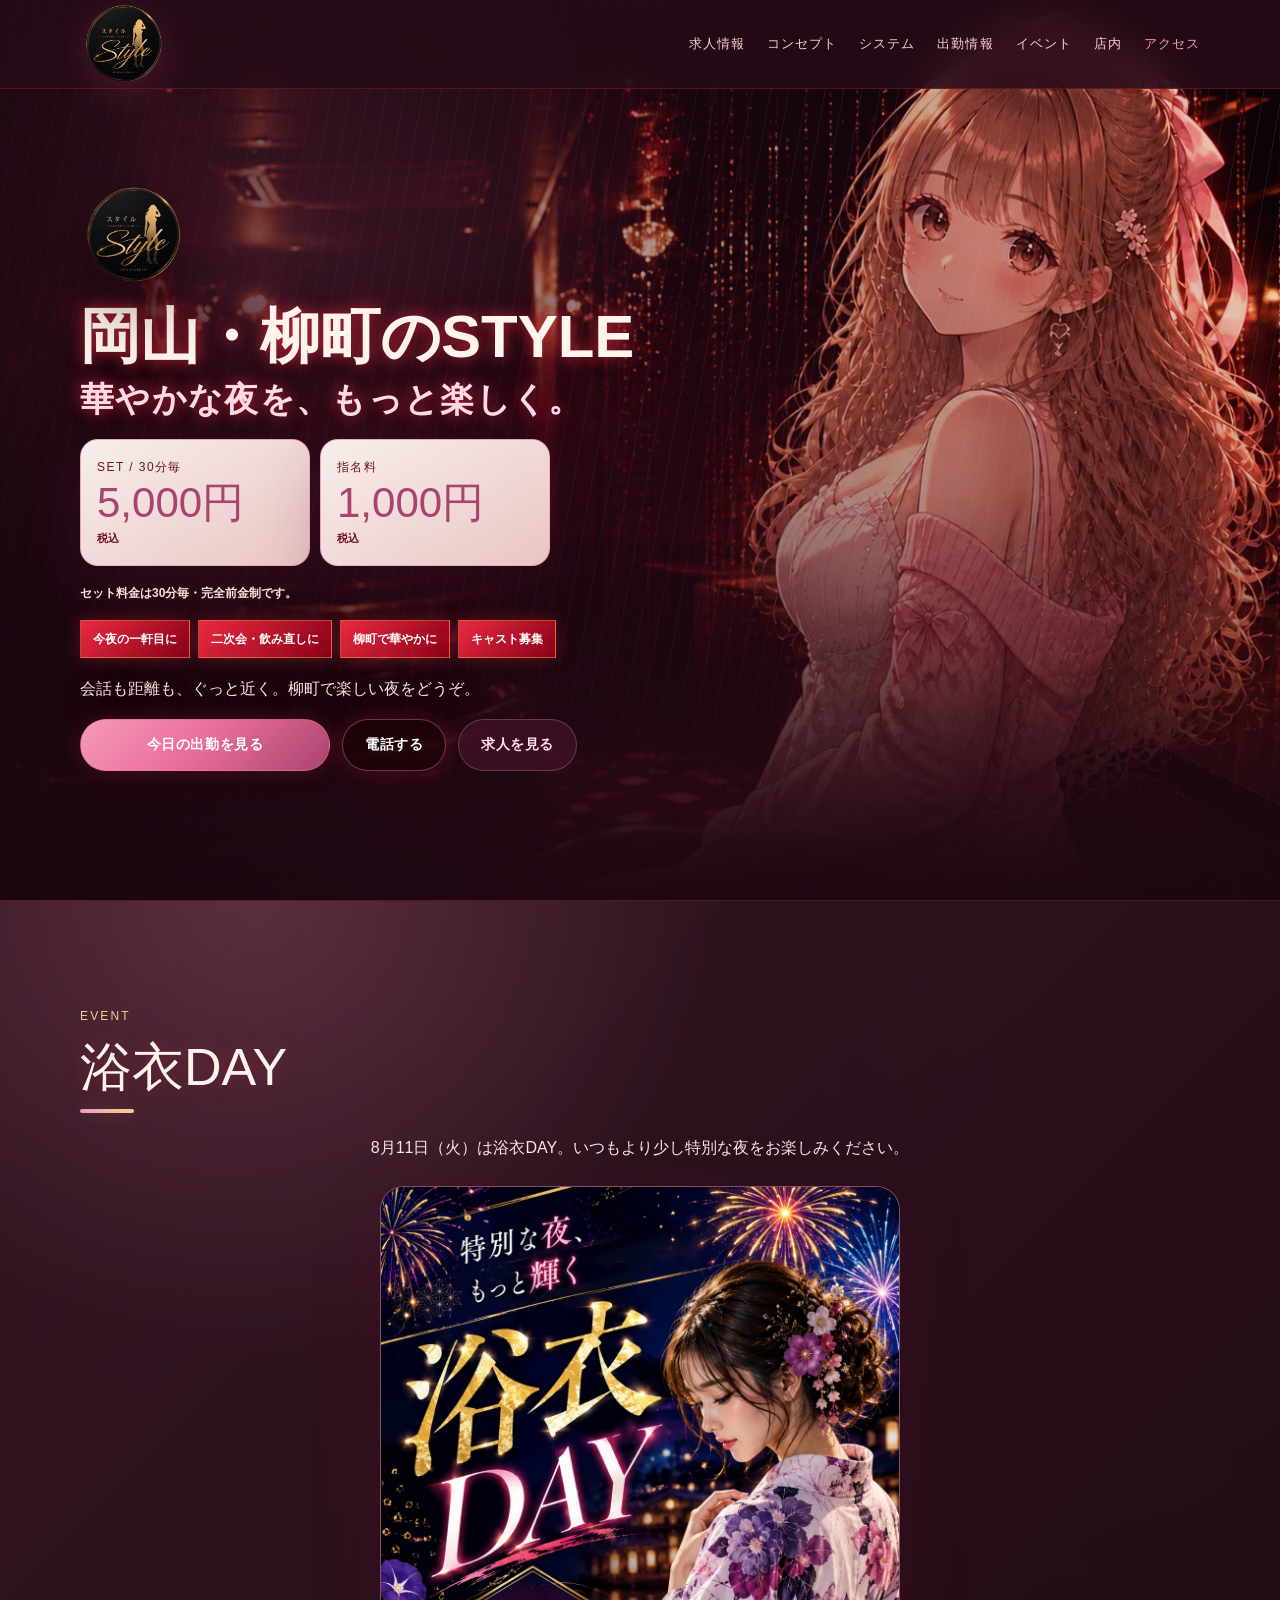
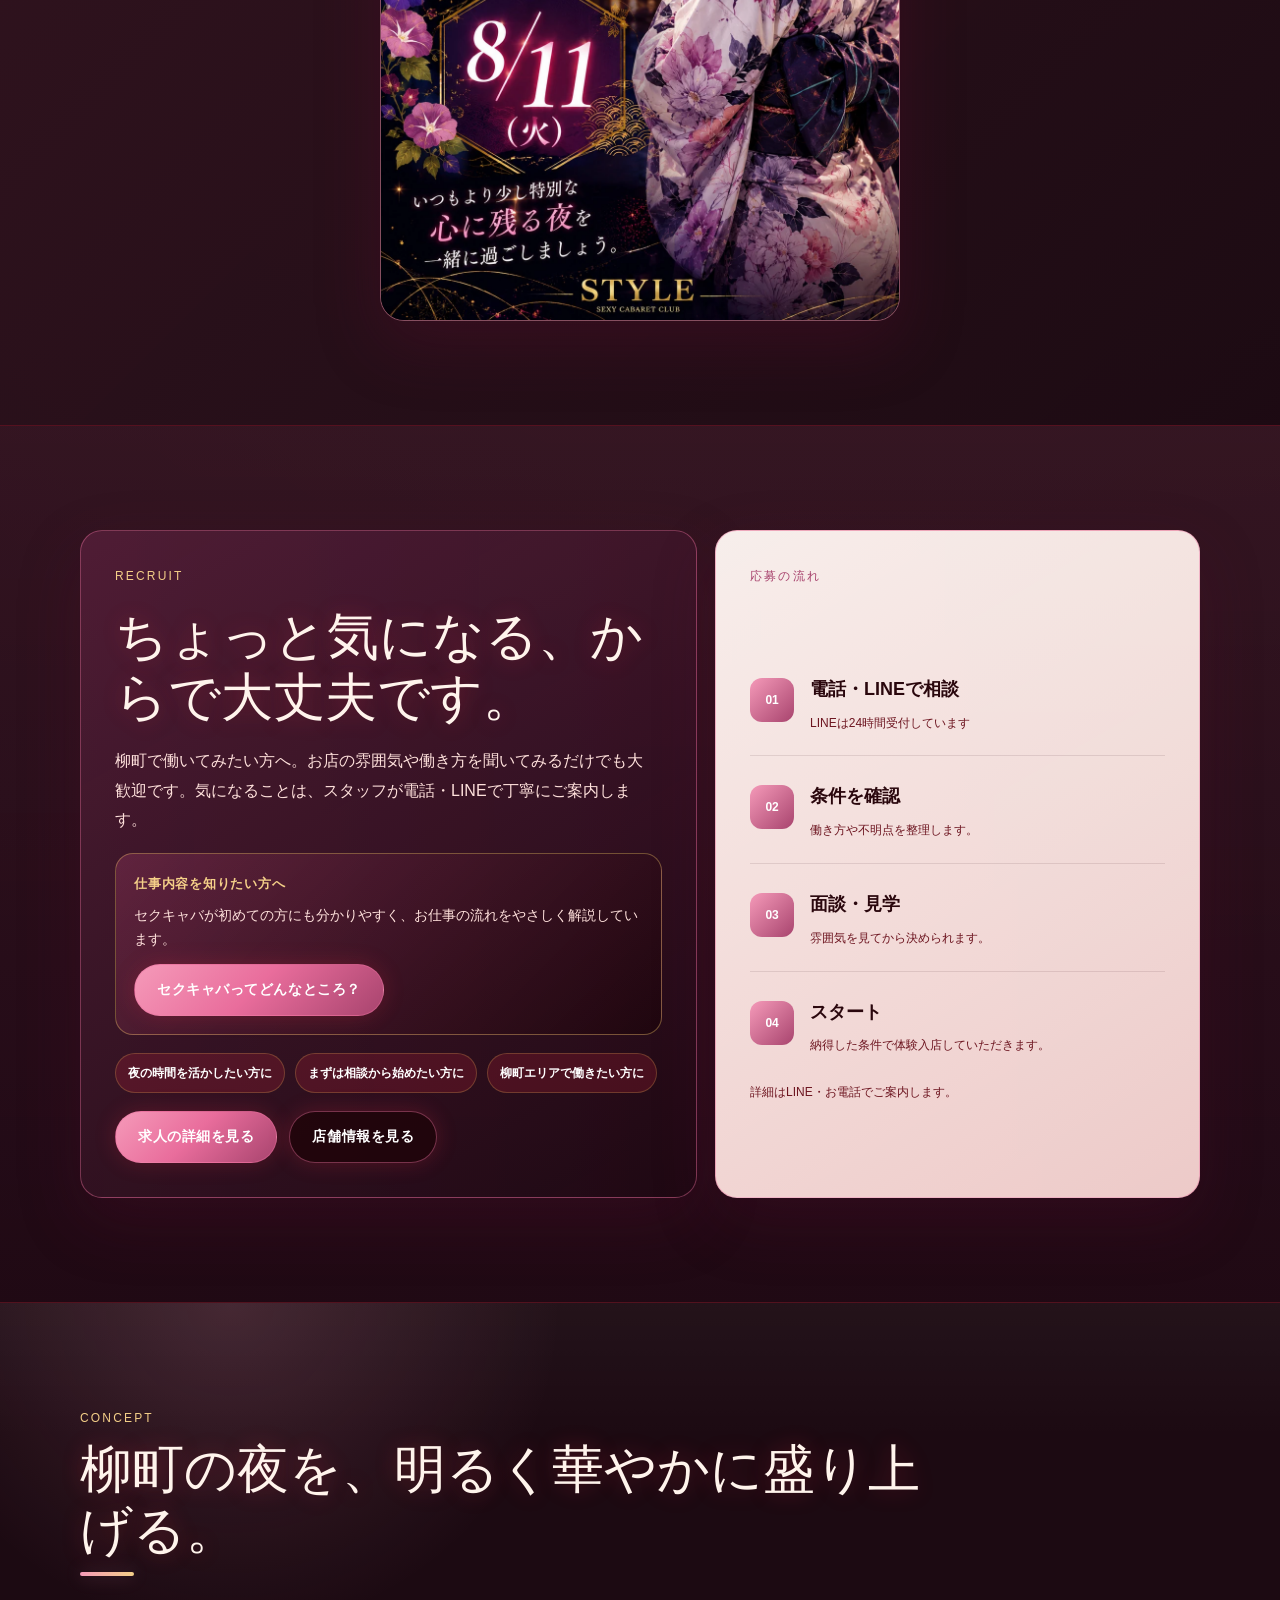
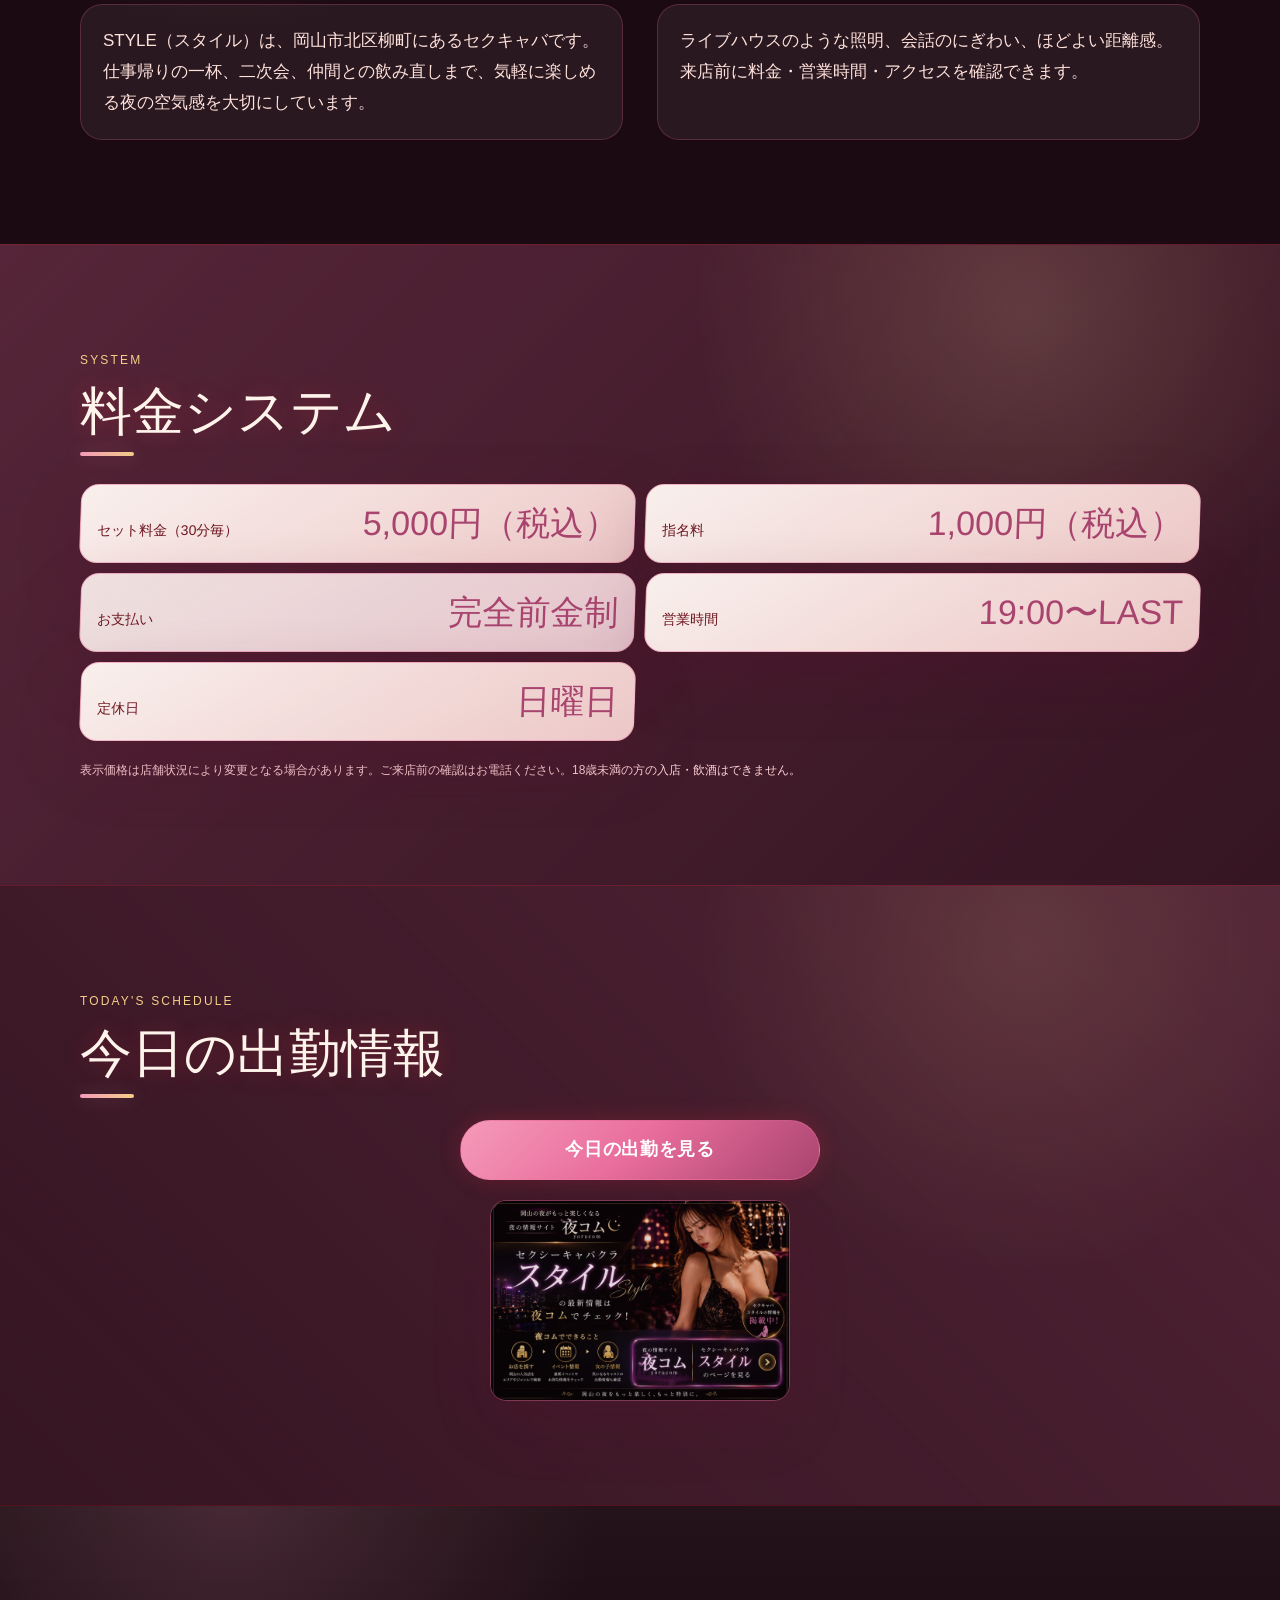
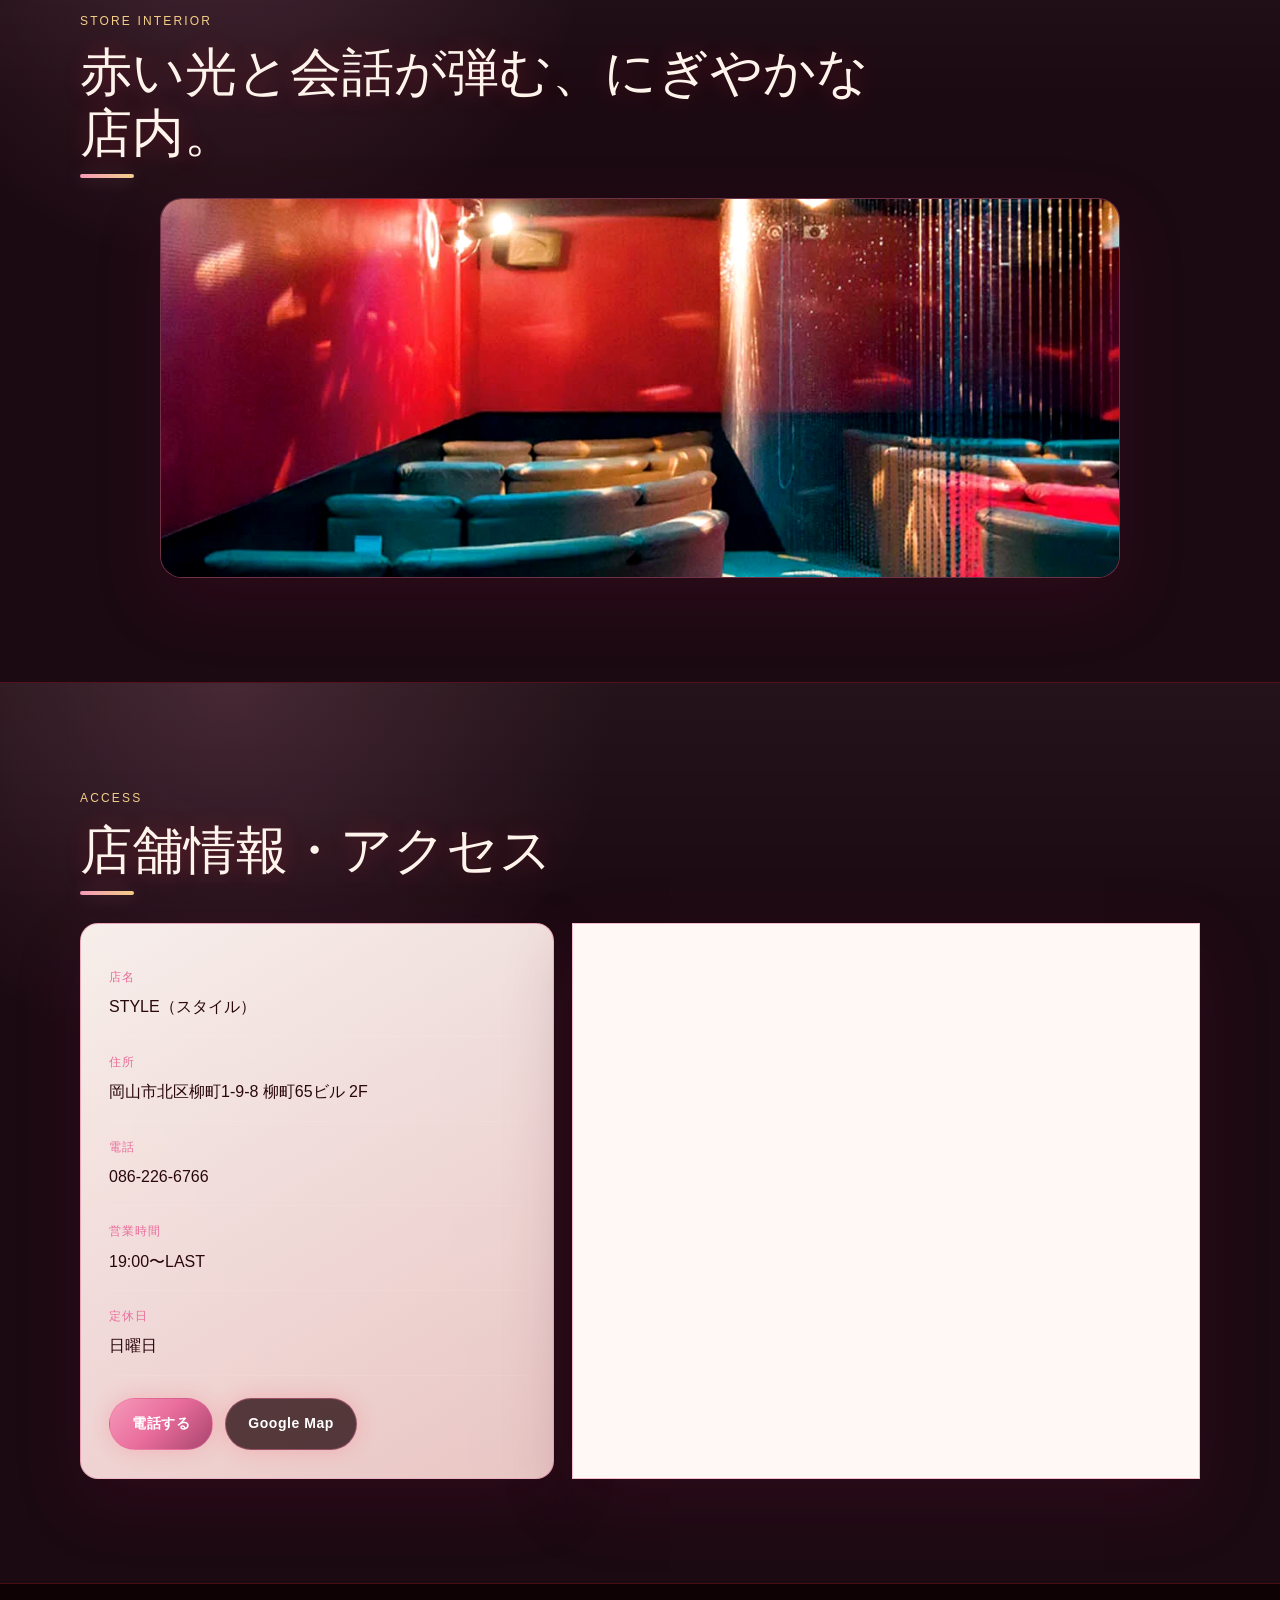
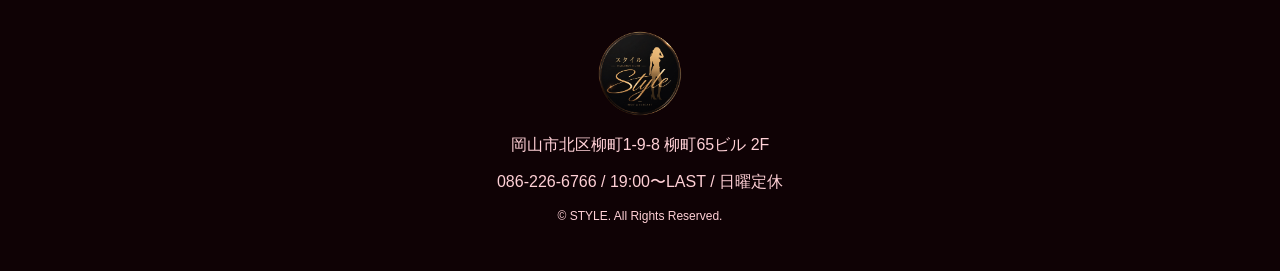
==== commit a48a5c24: "feat: 2026浴衣DAYイベントをサイトに追加" ====
--- a/index.html
+++ b/index.html
@@ -30,7 +30,7 @@
   <link rel="preload" as="image" href="assets/images/logo.webp" type="image/webp">
   <link rel="preload" as="image" href="assets/images/style_hero_anime_pc_v3.webp" type="image/webp" media="(min-width: 760px)">
   <link rel="preload" as="image" href="assets/images/style_hero_anime_sp_v1.webp" type="image/webp" media="(max-width: 759px)">
-  <link rel="stylesheet" href="assets/css/style.css?v=20260810-4">
+  <link rel="stylesheet" href="assets/css/style.css?v=20260810-6">
 
   <script type="application/ld+json">
   {
@@ -95,6 +95,7 @@
         <a href="#concept">コンセプト</a>
         <a href="#system">システム</a>
         <a href="#schedule">出勤情報</a>
+        <a href="#event">イベント</a>
         <a href="#interior">店内</a>
         <a href="#access">アクセス</a>
       </nav>
@@ -134,6 +135,19 @@
           <a class="button button-secondary" href="tel:0862266766">電話する</a>
           <a class="button button-quiet" href="recruit.html">求人を見る</a>
         </div>
+      </div>
+    </section>
+
+    <section class="section event-section" id="event" aria-labelledby="event-title">
+      <div class="container">
+        <div class="section-heading">
+          <p class="section-label">Event</p>
+          <h2 id="event-title">浴衣DAY</h2>
+        </div>
+        <p class="event-lead">8月11日（火）は浴衣DAY。いつもより少し特別な夜をお楽しみください。</p>
+        <figure class="event-card">
+          <img src="assets/images/event/2026yukata.webp" alt="STYLE 浴衣DAY。8月11日（火）開催のお知らせ" loading="lazy" width="1054" height="1492">
+        </figure>
       </div>
     </section>
 
--- a/assets/css/style.css
+++ b/assets/css/style.css
@@ -445,6 +445,35 @@
   background: rgba(255, 245, 242, 0.06);
 }
 
+.event-section {
+  background:
+    radial-gradient(circle at 20% 0%, rgba(245, 154, 185, 0.2), transparent 30%),
+    linear-gradient(135deg, rgba(53, 21, 34, 0.96), rgba(28, 10, 18, 0.98));
+}
+
+.event-lead {
+  max-width: 600px;
+  margin: -8px auto 24px;
+  color: #ffe1ec;
+  font-size: 16px;
+  text-align: center;
+}
+
+.event-card {
+  width: min(100%, 520px);
+  margin: 0 auto;
+  overflow: hidden;
+  border: 1px solid rgba(245, 154, 185, 0.5);
+  border-radius: 24px;
+  background: #160407;
+  box-shadow: 0 24px 64px rgba(92, 14, 48, 0.3);
+}
+
+.event-card img {
+  width: 100%;
+  height: auto;
+}
+
 .system-section {
   background:
     radial-gradient(circle at 80% 10%, rgba(255, 220, 160, 0.16), transparent 28%),
@@ -1153,7 +1182,7 @@
     object-position: 62% 25%;
     filter: saturate(1.12) contrast(1.02) brightness(1.03);
     transform: scale(1.06);
-    transform-origin: 62% 56%;
+    transform-origin: 82% 386%;
   }
 
   .recruit-section {
@@ -1183,6 +1212,11 @@
     overflow: hidden;
   }
 
+  .event-card {
+    width: min(100%, 330px);
+    border-radius: 20px;
+  }
+
   .interior-photo img {
     height: 100%;
     aspect-ratio: auto;
@@ -1208,6 +1242,8 @@
   .hero-actions--visit {
     display: grid;
     grid-template-columns: 1.4fr 1fr;
+    /* 人物の腰付近まで下げる。これ以上下げると固定CTA(下端62px)に隠れる */
+    margin-top: 40px;
   }
 
   .hero-actions--visit .button-primary {
@@ -1217,8 +1253,9 @@
 
 @media (max-width: 430px) {
   .hero-media img {
-    transform: scale(1.22);
-    transform-origin: 62% 36%;
+    /* 下端を基準(100%)に拡大することで、下に隙間を作らず人物を上へ寄せる */
+    transform: scale(1.4);
+    transform-origin: 62% 100%;
   }
 }
 
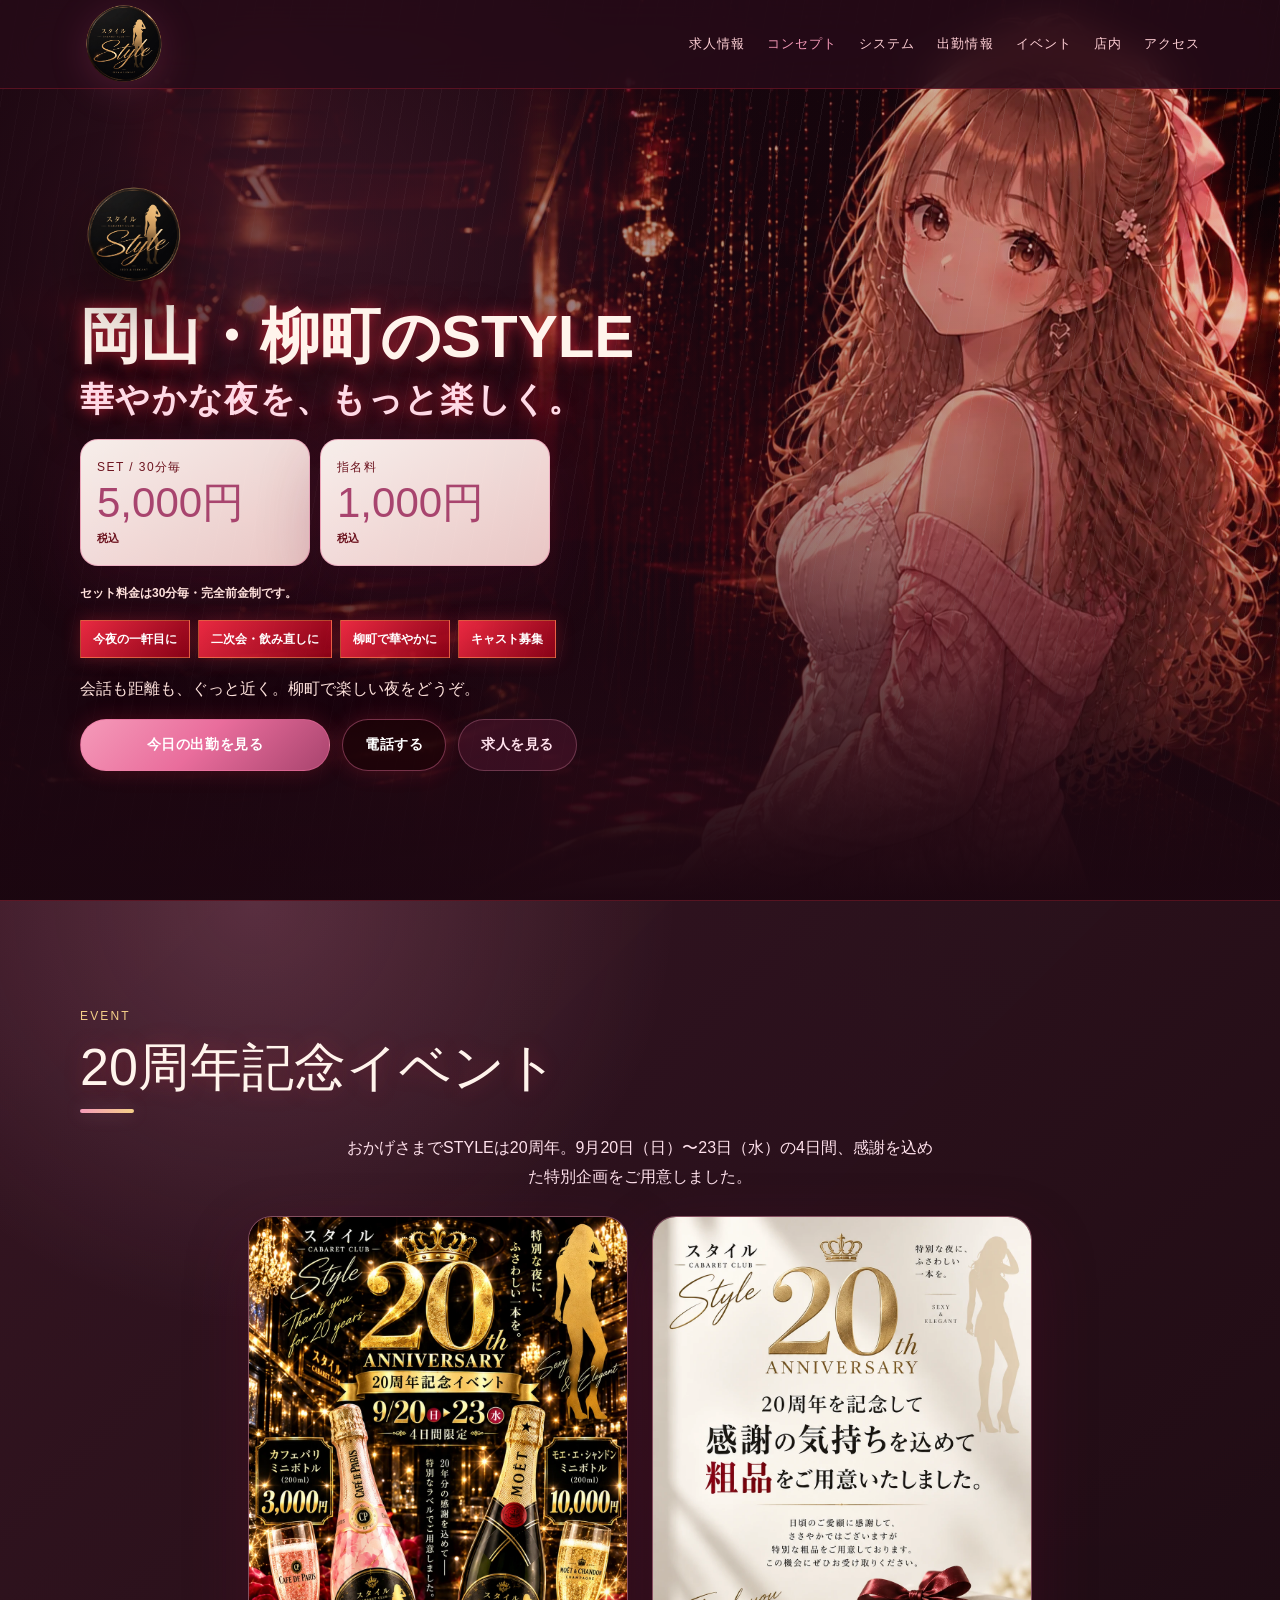
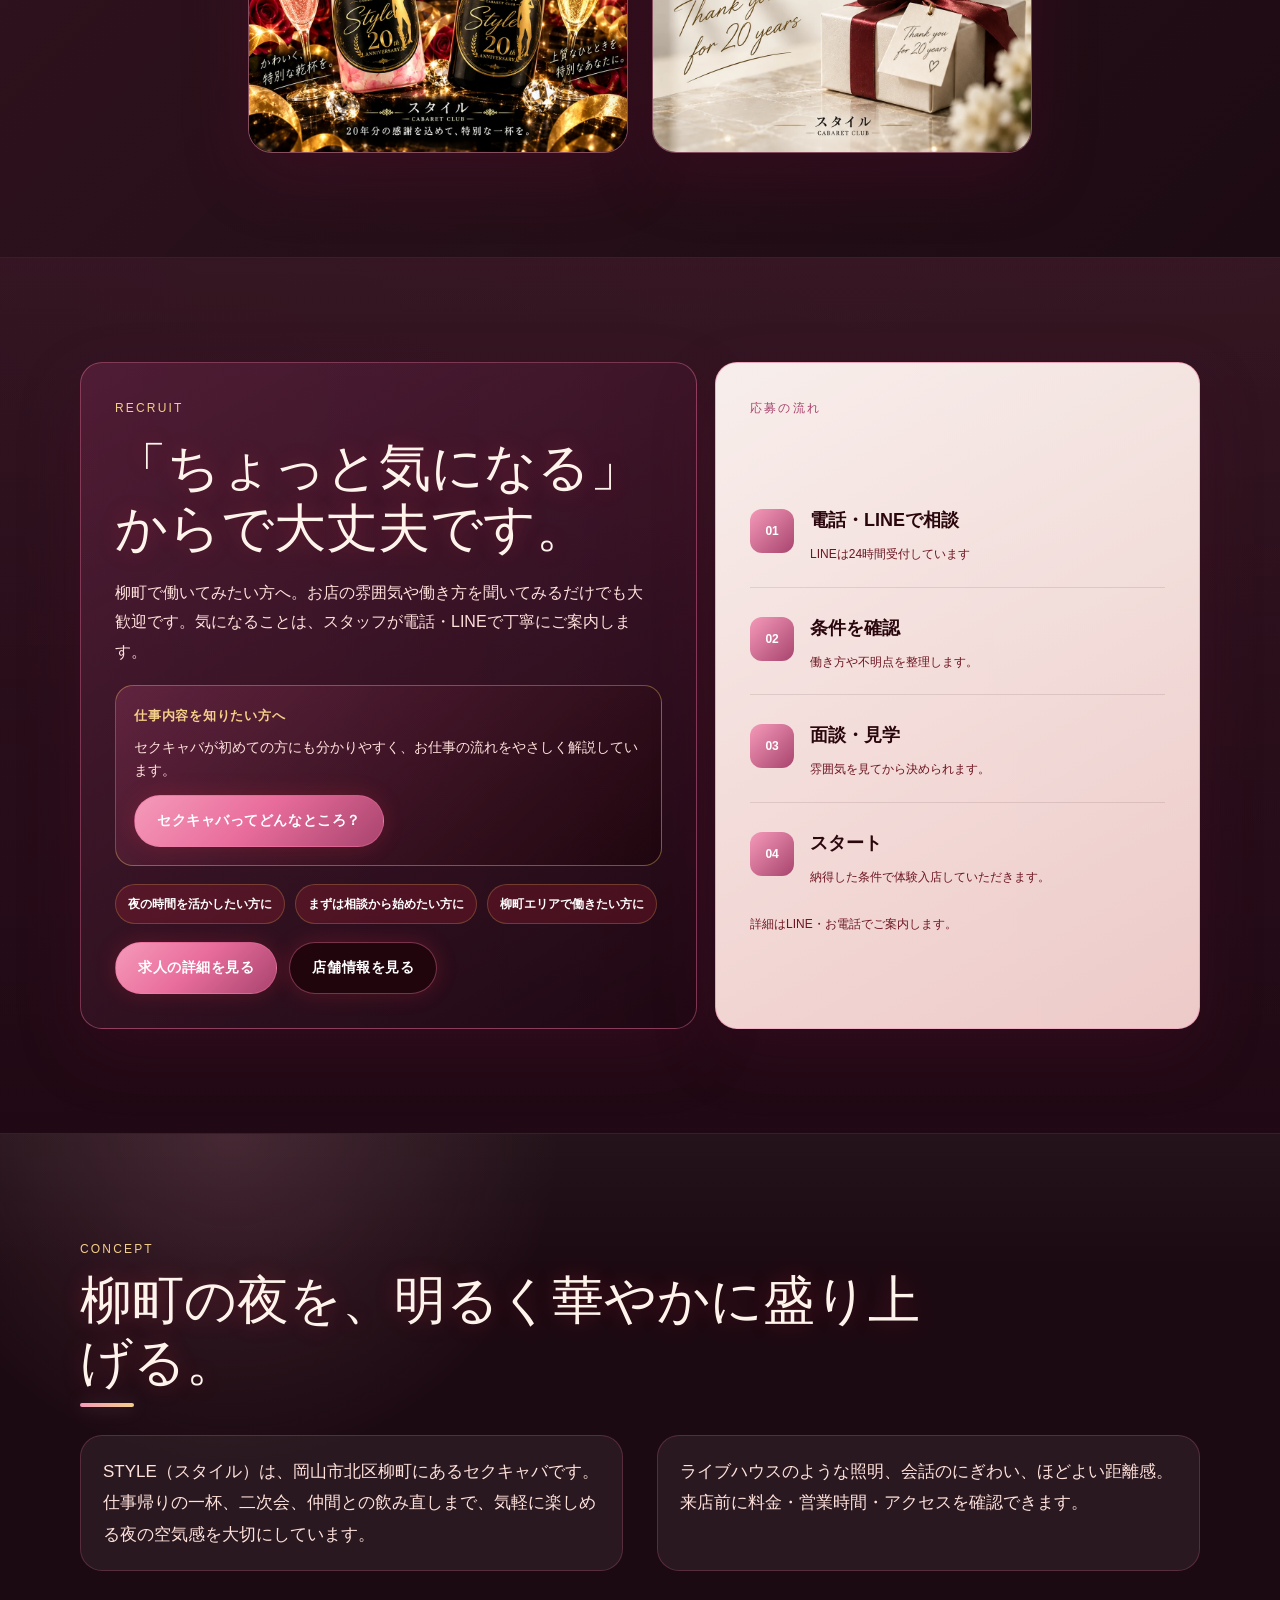
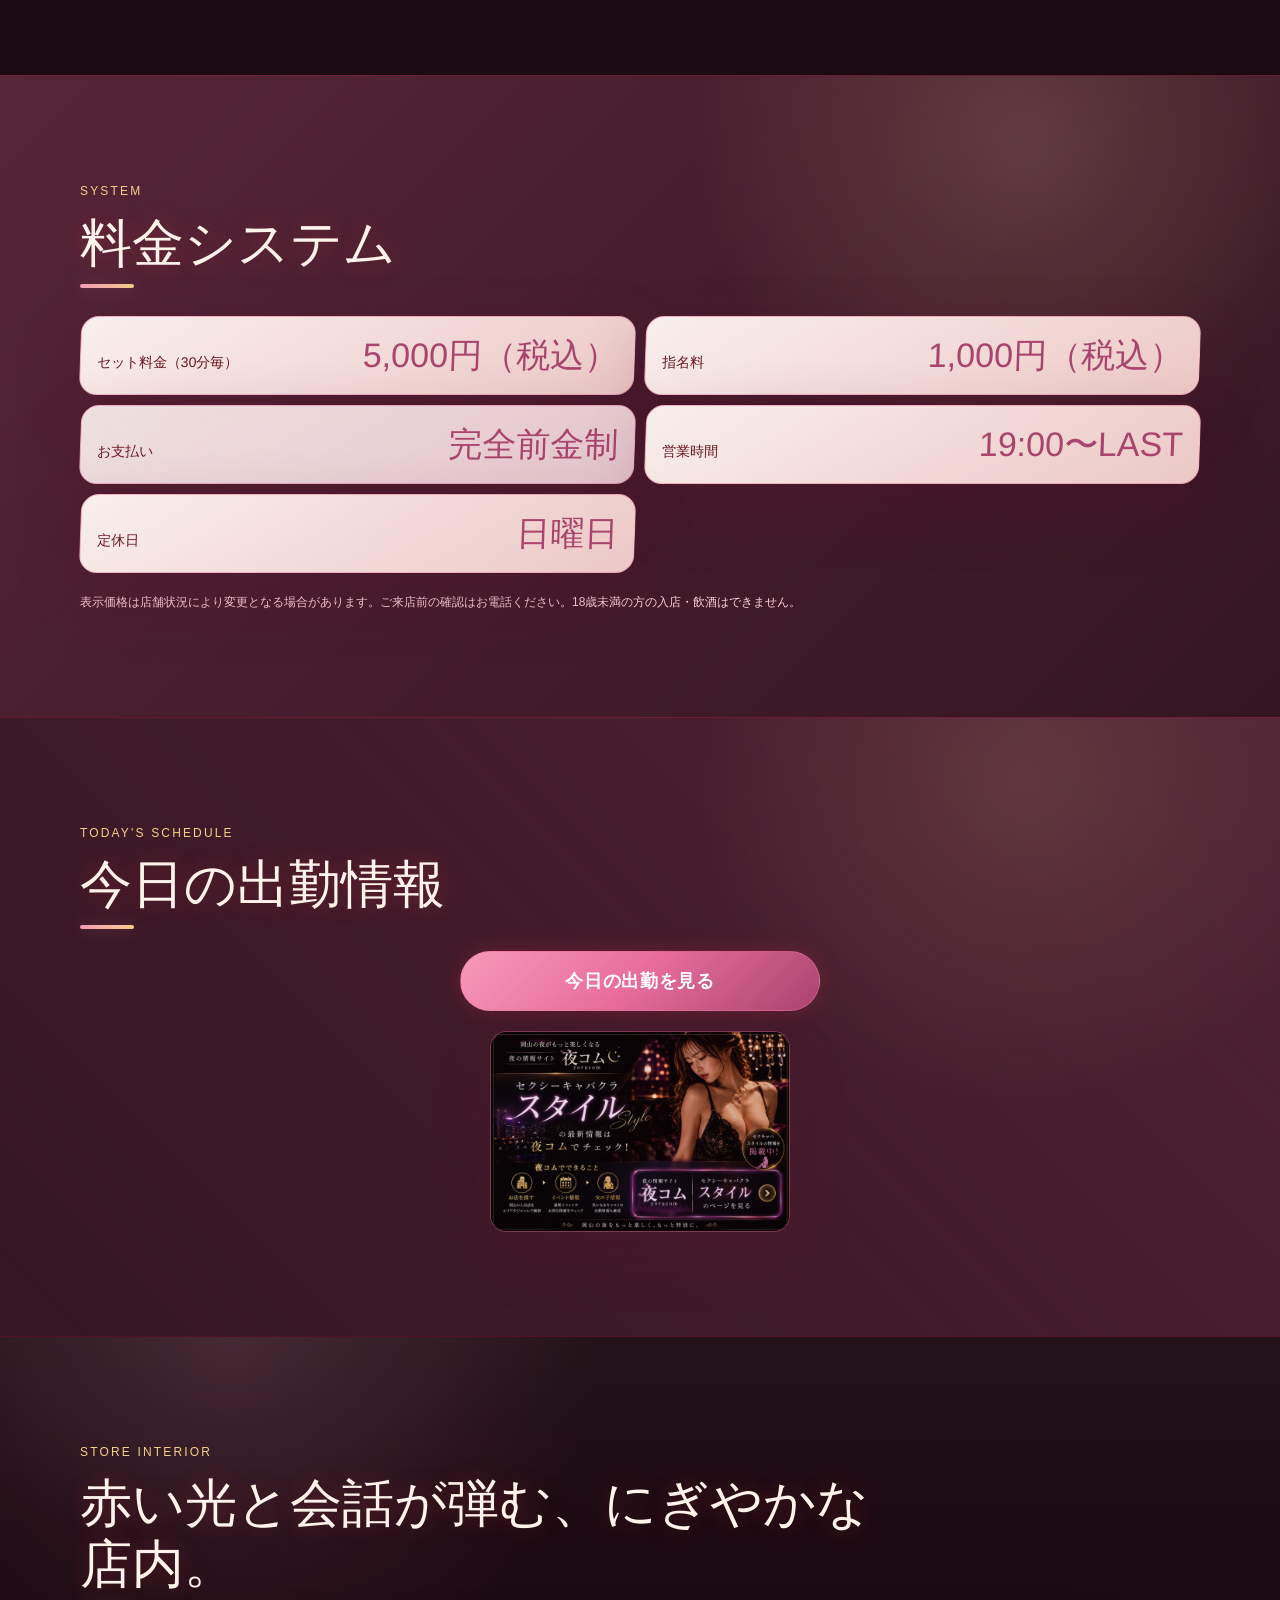
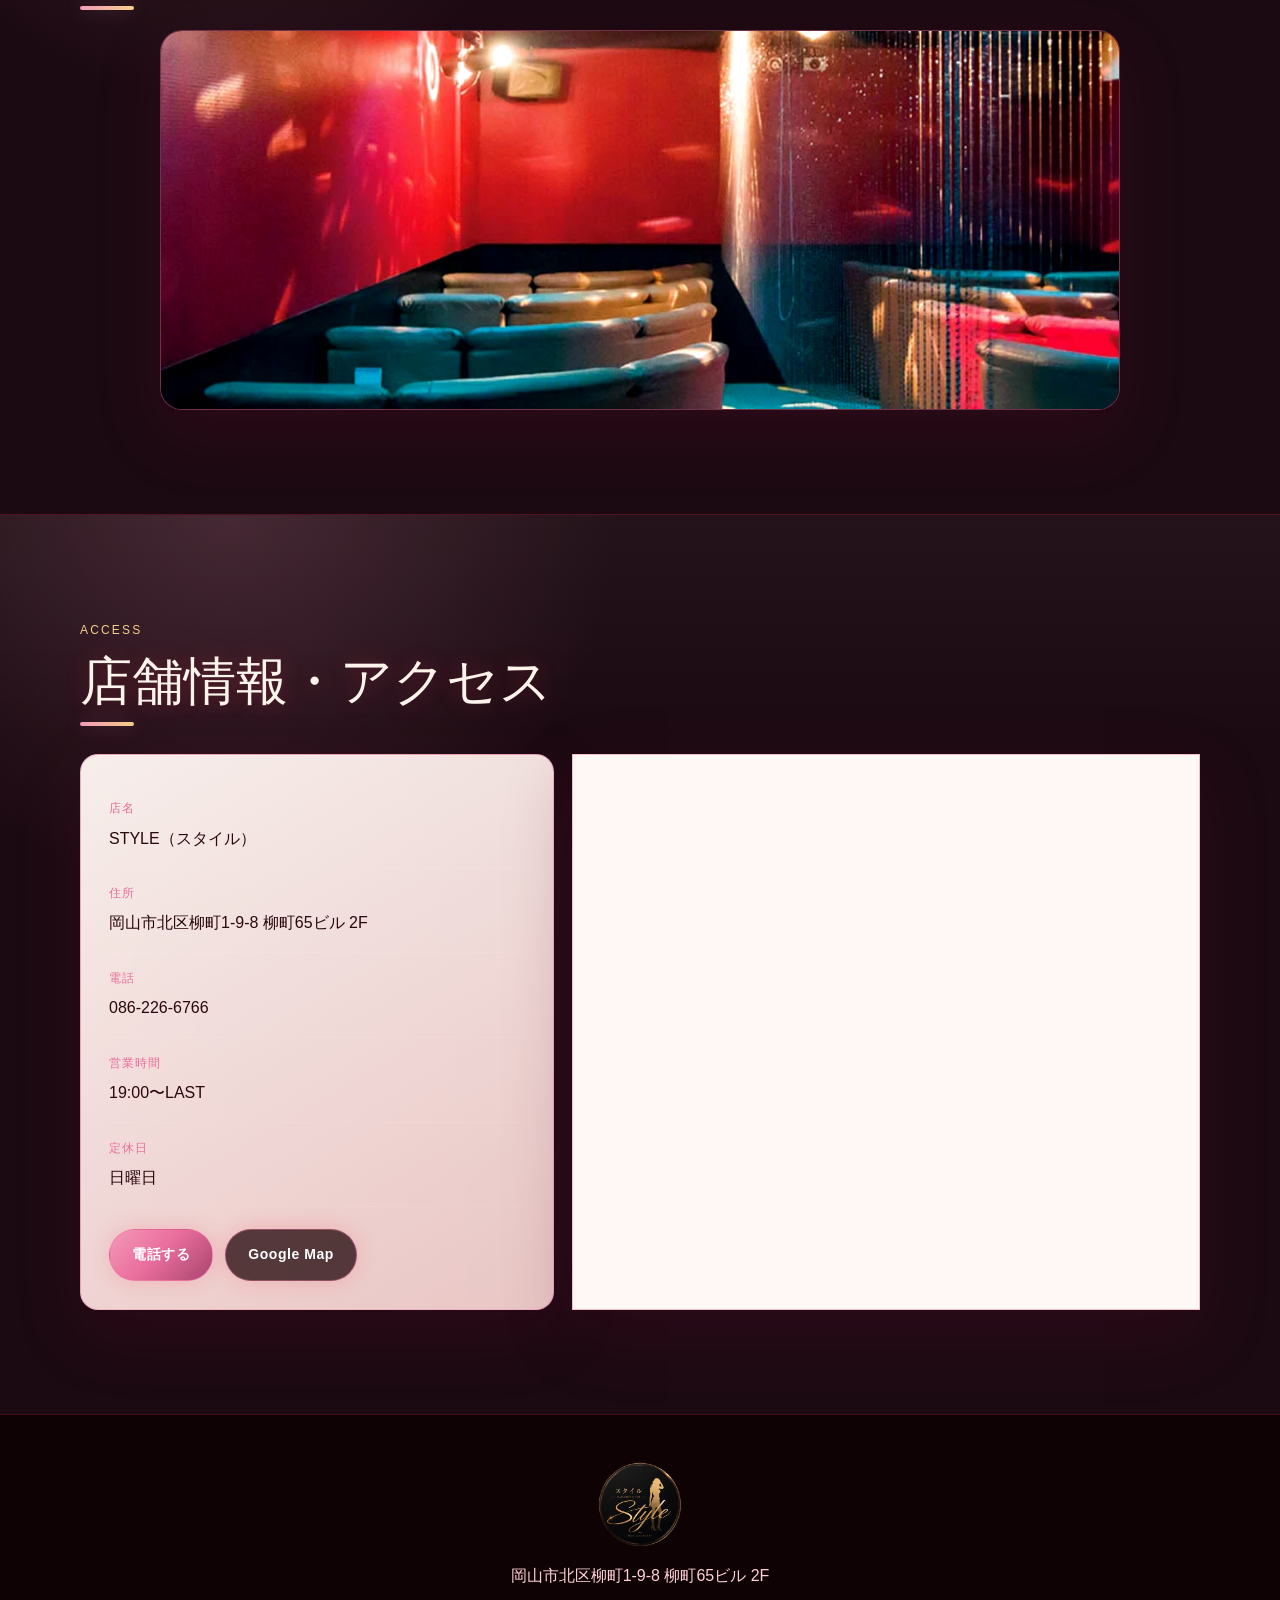
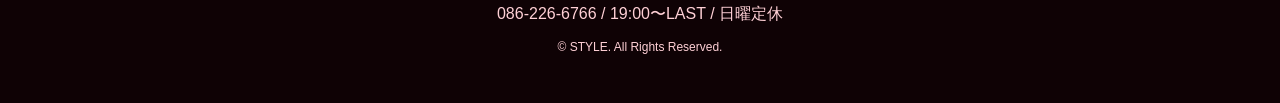
==== commit 733bfa8b: "feat: 20周年記念イベントをサイトに追加 - 浴衣DAYイベント枠を20周年記念イベント(9/20-23)に差し替え - ミニボトル案内・粗品案内の2枚を横並び(.event-cards)で表示" ====
--- a/index.html
+++ b/index.html
@@ -30,7 +30,7 @@
   <link rel="preload" as="image" href="assets/images/logo.webp" type="image/webp">
   <link rel="preload" as="image" href="assets/images/style_hero_anime_pc_v3.webp" type="image/webp" media="(min-width: 760px)">
   <link rel="preload" as="image" href="assets/images/style_hero_anime_sp_v1.webp" type="image/webp" media="(max-width: 759px)">
-  <link rel="stylesheet" href="assets/css/style.css?v=20260810-6">
+  <link rel="stylesheet" href="assets/css/style.css?v=20260914-1">
 
   <script type="application/ld+json">
   {
@@ -142,12 +142,17 @@
       <div class="container">
         <div class="section-heading">
           <p class="section-label">Event</p>
-          <h2 id="event-title">浴衣DAY</h2>
-        </div>
-        <p class="event-lead">8月11日（火）は浴衣DAY。いつもより少し特別な夜をお楽しみください。</p>
-        <figure class="event-card">
-          <img src="assets/images/event/2026yukata.webp" alt="STYLE 浴衣DAY。8月11日（火）開催のお知らせ" loading="lazy" width="1054" height="1492">
-        </figure>
+          <h2 id="event-title">20周年記念イベント</h2>
+        </div>
+        <p class="event-lead">おかげさまでSTYLEは20周年。9月20日（日）〜23日（水）の4日間、感謝を込めた特別企画をご用意しました。</p>
+        <div class="event-cards">
+          <figure class="event-card">
+            <img src="assets/images/event/2026_20th_bottle.webp" alt="STYLE20周年記念イベント。9月20日(日)〜23日(水)の4日間限定で、カフェパリミニボトル(200ml)3,000円、モエ・エ・シャンドンミニボトル(200ml)10,000円をご用意" loading="lazy" width="1054" height="1492">
+          </figure>
+          <figure class="event-card">
+            <img src="assets/images/event/2026_20th_gift.webp" alt="STYLE20周年記念。日頃の感謝を込めて特別な粗品をご用意しました" loading="lazy" width="1054" height="1492">
+          </figure>
+        </div>
       </div>
     </section>
 
@@ -155,7 +160,7 @@
       <div class="container recruit-layout">
         <div class="recruit-copy">
           <p class="section-label">Recruit</p>
-          <h2 id="recruit-title">ちょっと気になる、からで大丈夫です。</h2>
+          <h2 id="recruit-title">「ちょっと気になる」からで大丈夫です。</h2>
           <p class="recruit-lead">柳町で働いてみたい方へ。お店の雰囲気や働き方を聞いてみるだけでも大歓迎です。気になることは、スタッフが電話・LINEで丁寧にご案内します。</p>
           <div class="recruit-learning">
             <p class="recruit-learning-label">仕事内容を知りたい方へ</p>
--- a/assets/css/style.css
+++ b/assets/css/style.css
@@ -139,7 +139,7 @@
   transform: translateY(-14px);
   opacity: 0;
   pointer-events: none;
-  background: rgba(39, 11, 24, 0.98);
+  background: rgb(39, 11, 24);
   border-bottom: 1px solid var(--line);
   transition: opacity 0.2s ease, transform 0.2s ease;
 }
@@ -474,6 +474,18 @@
   height: auto;
 }
 
+.event-cards {
+  display: grid;
+  grid-template-columns: repeat(2, min(100%, 380px));
+  justify-content: center;
+  gap: 24px;
+}
+
+.event-cards .event-card {
+  width: 100%;
+  margin: 0;
+}
+
 .system-section {
   background:
     radial-gradient(circle at 80% 10%, rgba(255, 220, 160, 0.16), transparent 28%),
@@ -1215,6 +1227,10 @@
   .event-card {
     width: min(100%, 330px);
     border-radius: 20px;
+  }
+
+  .event-cards {
+    grid-template-columns: min(100%, 330px);
   }
 
   .interior-photo img {
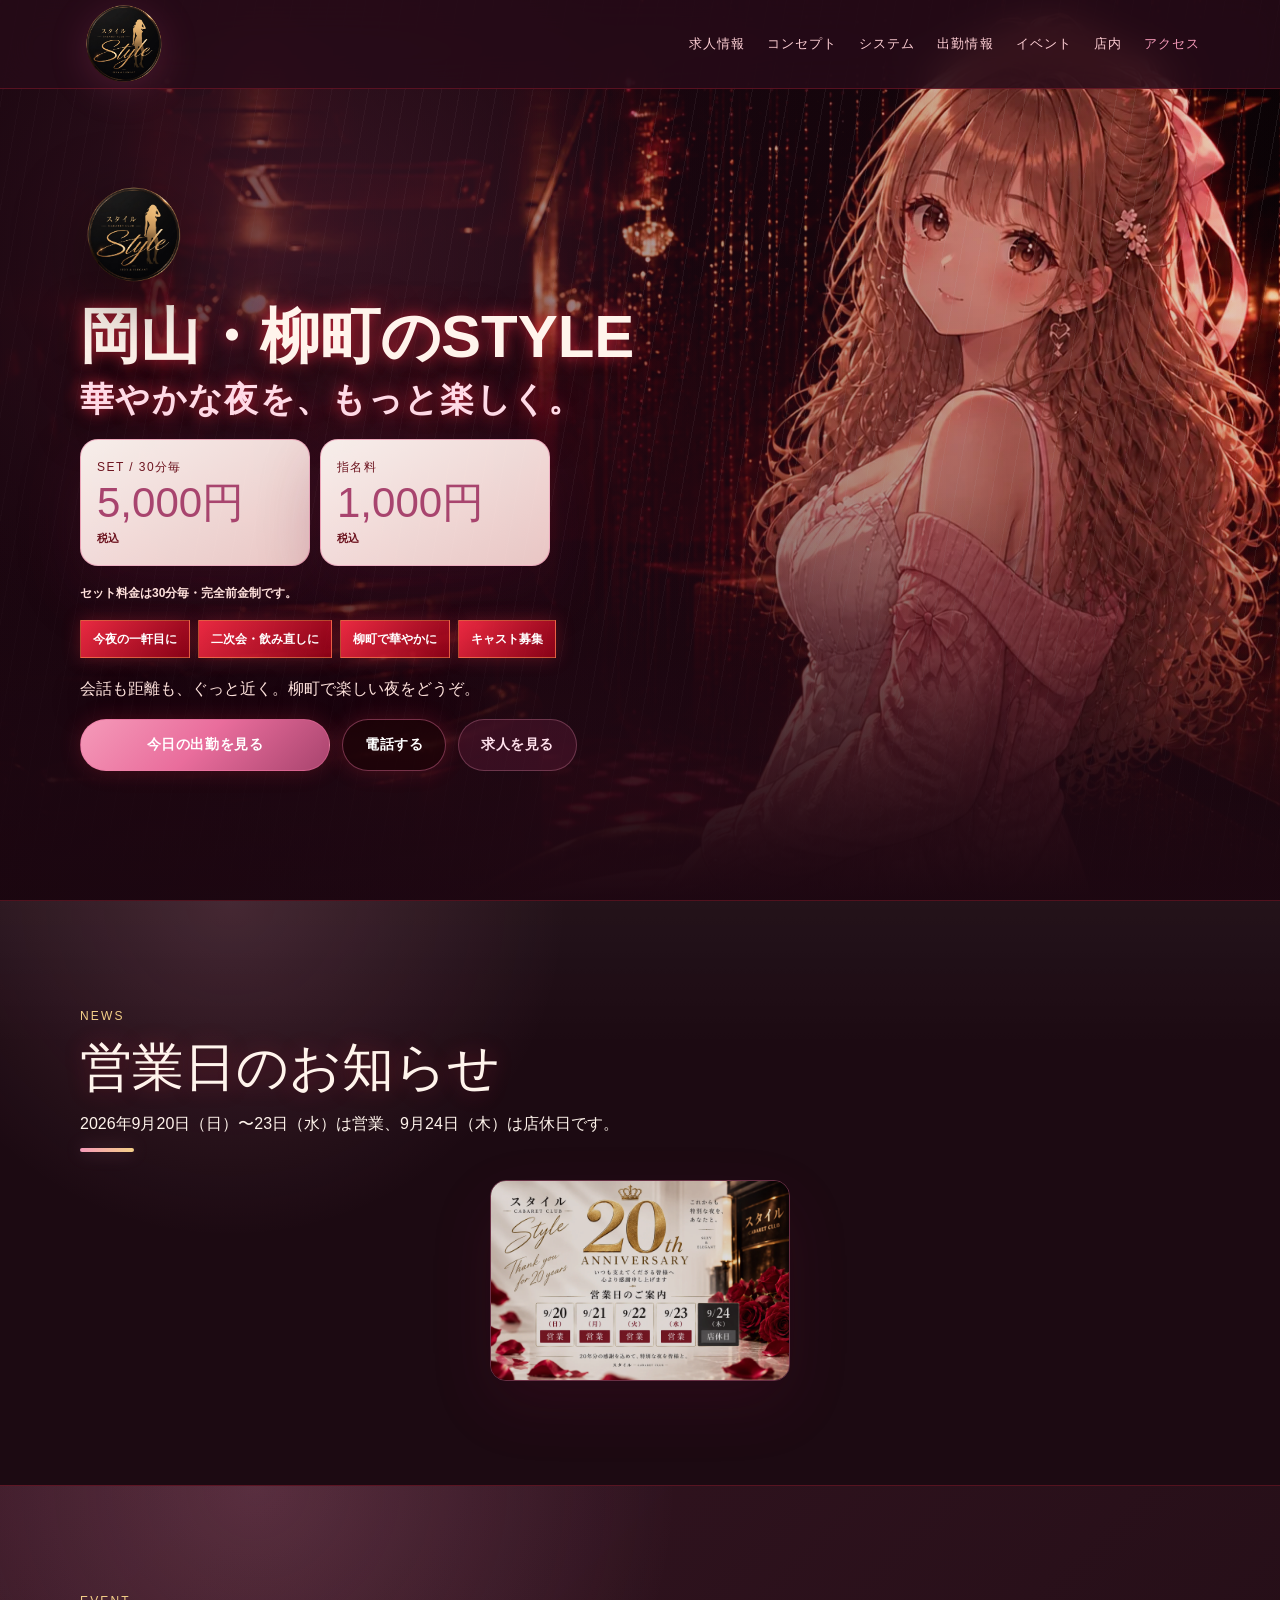
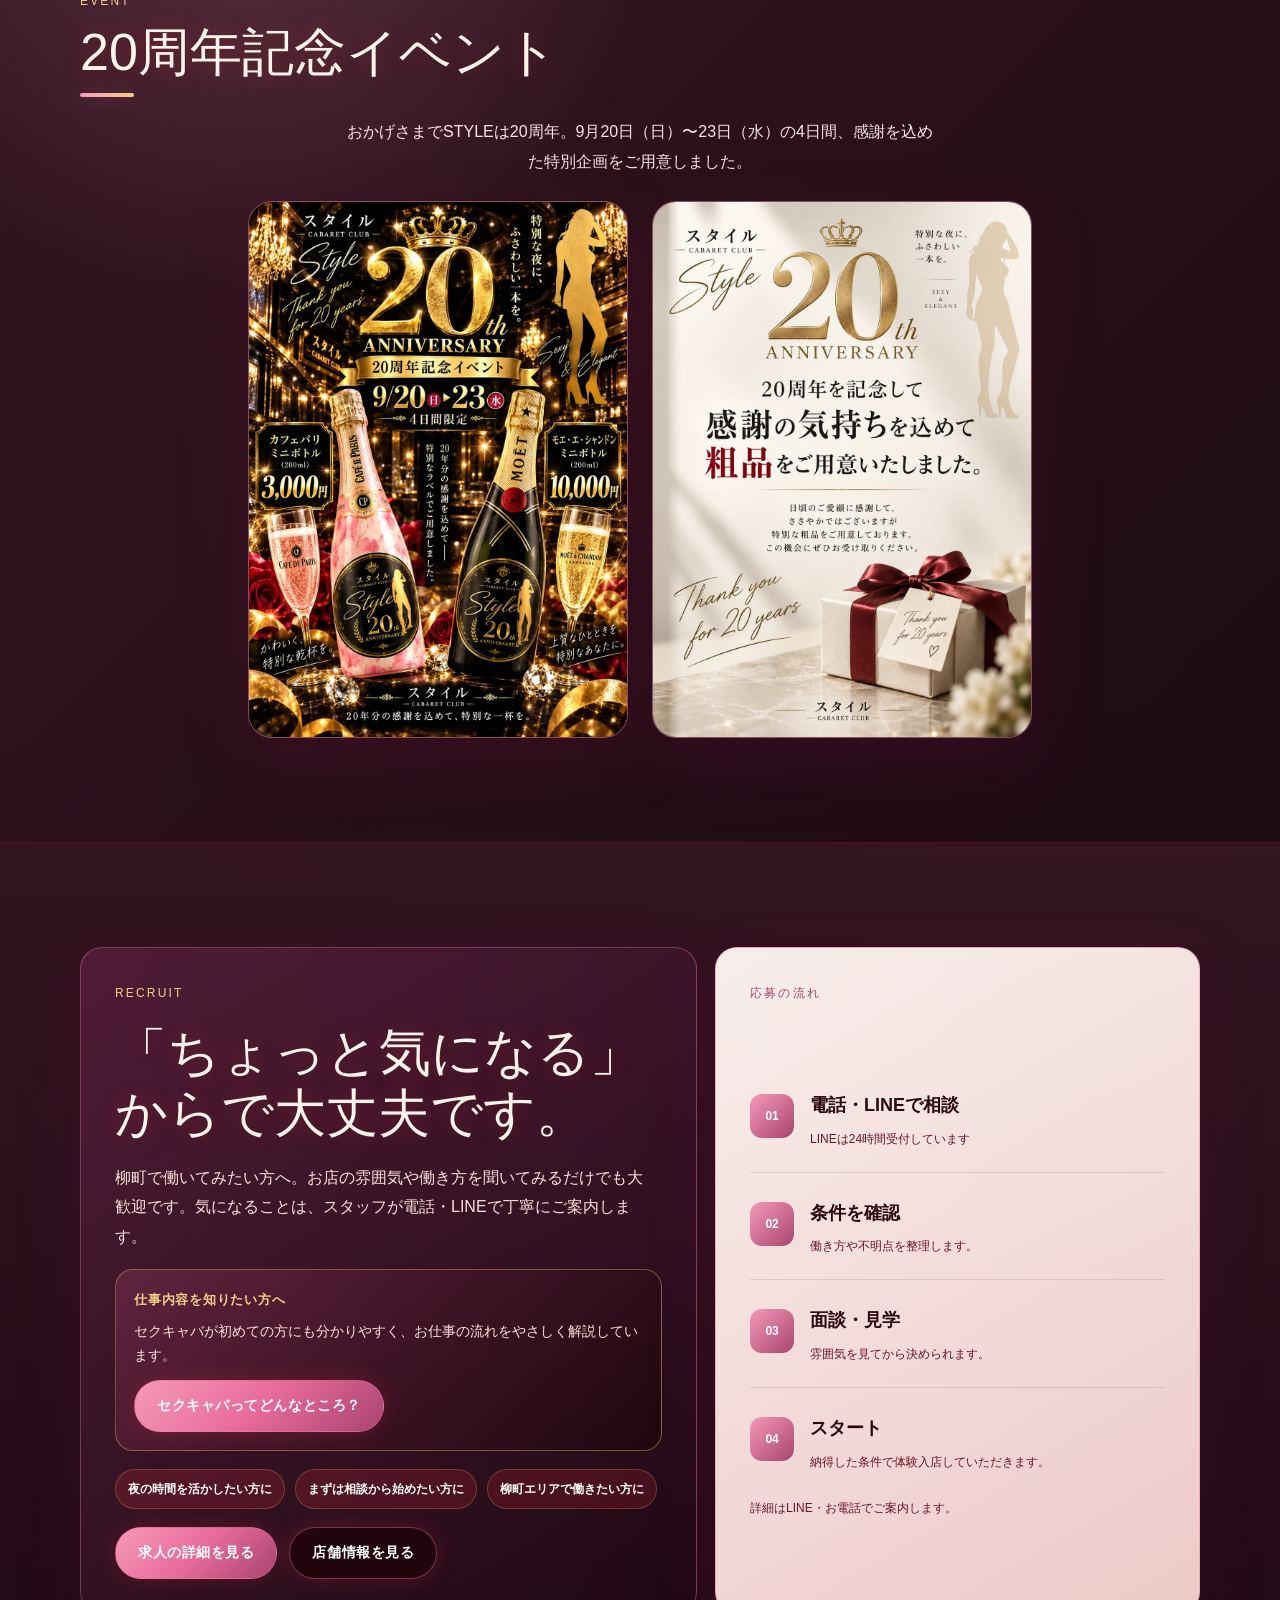
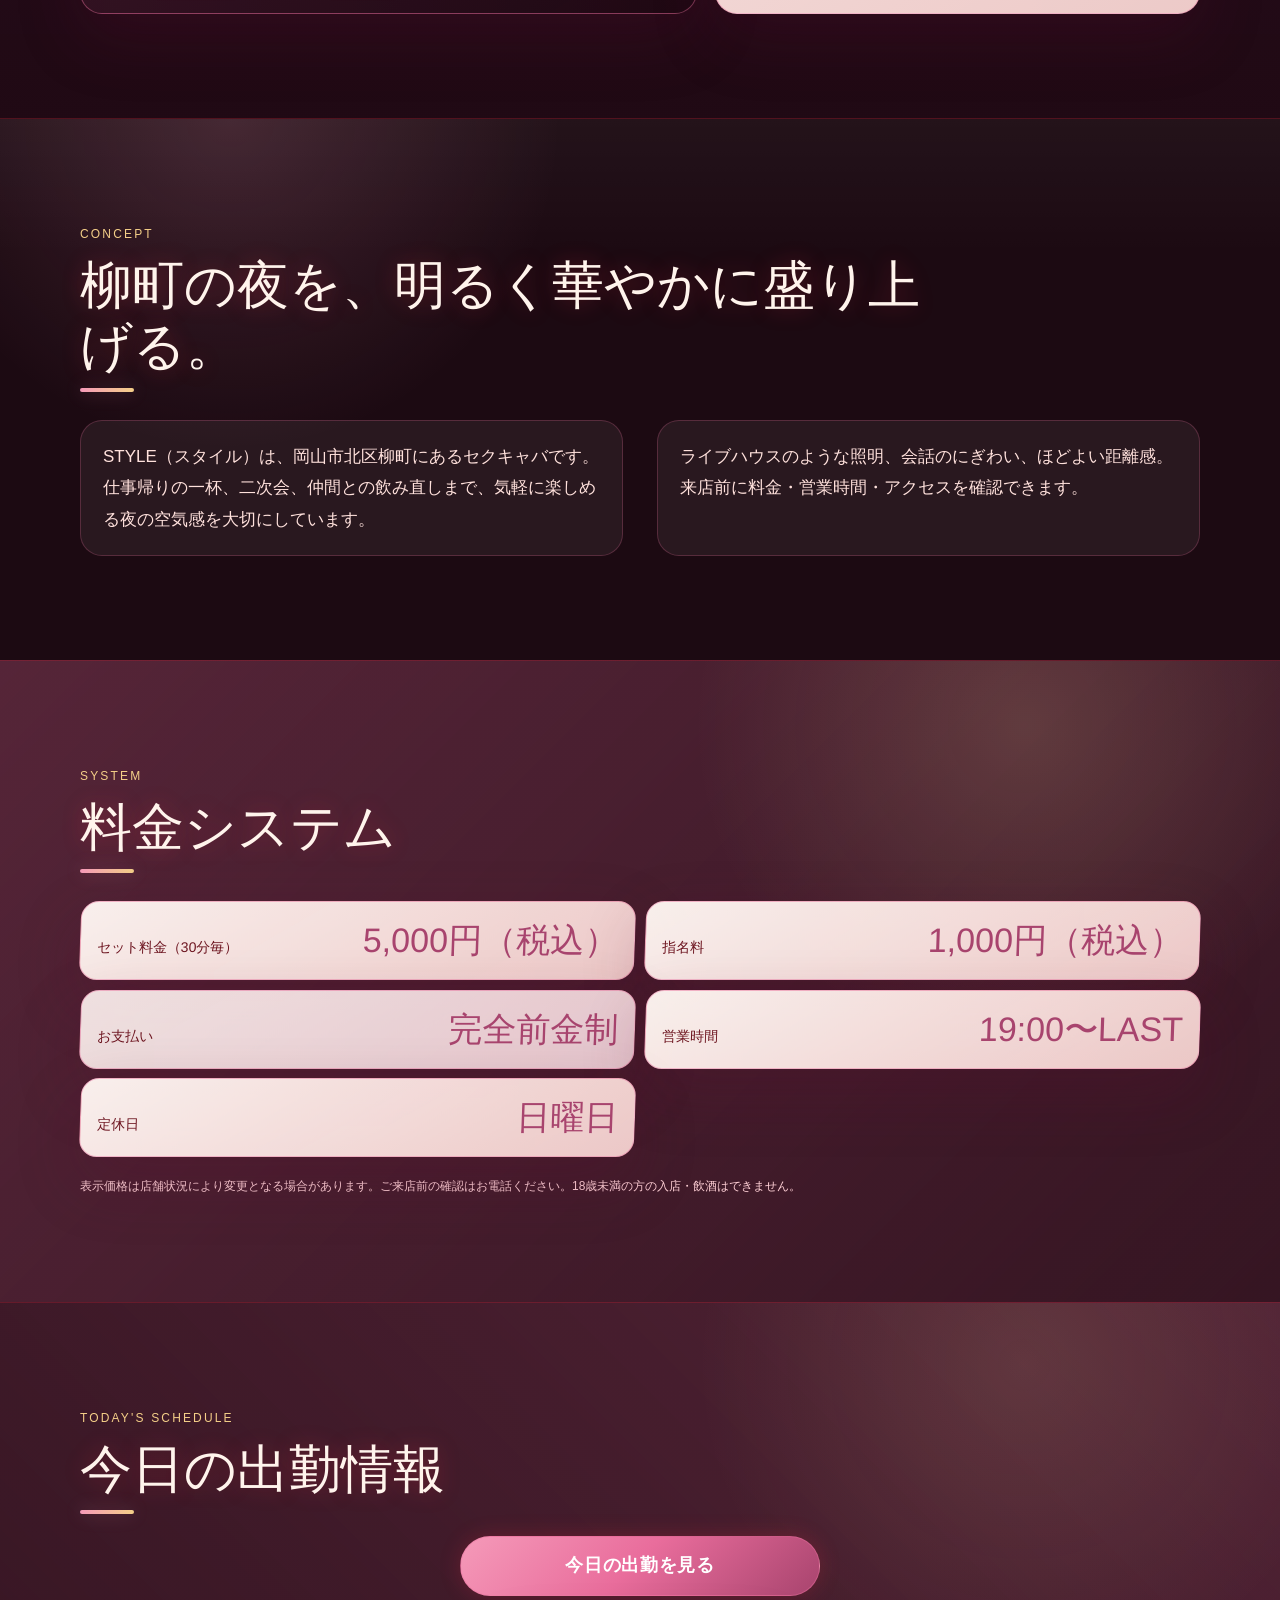
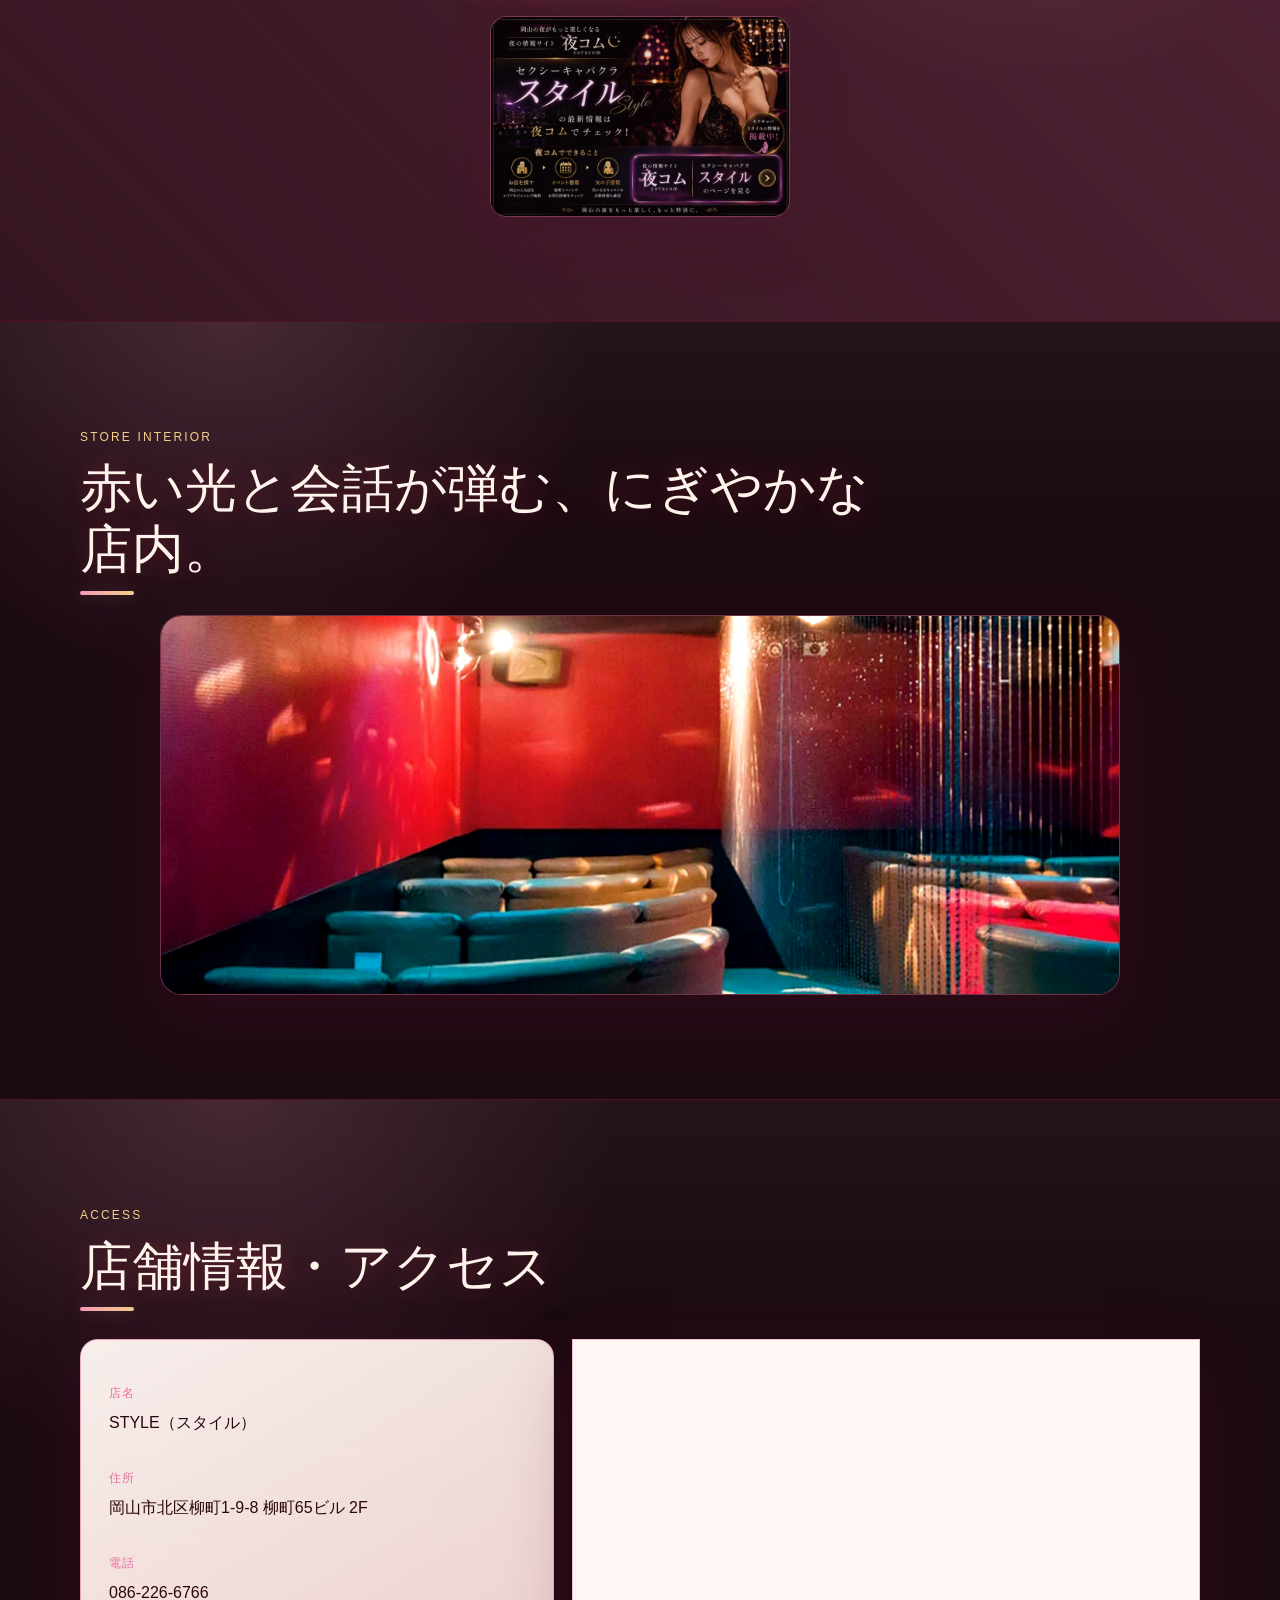
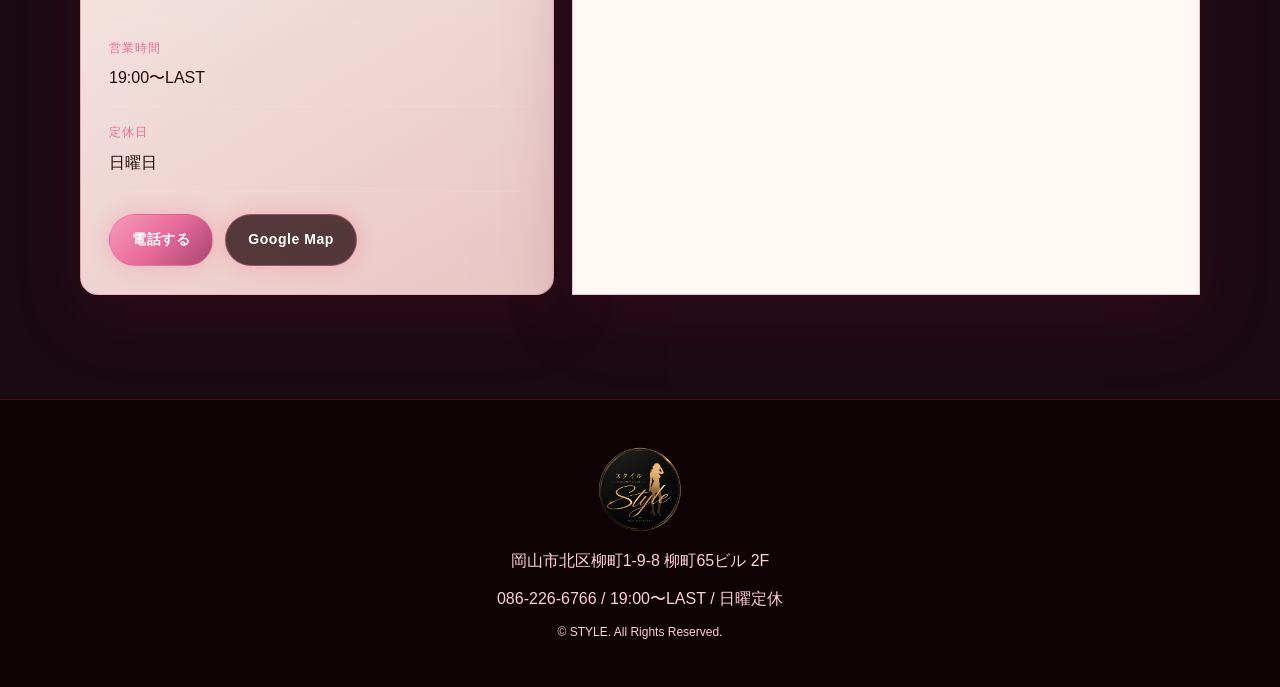
==== commit 6cc3e288: "Publish September business-day notice while preserving live homepage" ====
--- a/index.html
+++ b/index.html
@@ -138,6 +138,19 @@
       </div>
     </section>
 
+    <section class="section" id="business-days" aria-labelledby="business-days-title">
+      <div class="container">
+        <div class="section-heading">
+          <p class="section-label">News</p>
+          <h2 id="business-days-title">営業日のお知らせ</h2>
+          <p>2026年9月20日（日）〜23日（水）は営業、9月24日（木）は店休日です。</p>
+        </div>
+        <a class="yorucom-banner-link" href="assets/images/style-business-days-2026-09.webp" aria-label="営業日のお知らせの画像を拡大する">
+          <img src="assets/images/style-business-days-2026-09.webp" alt="スタイル20周年。9月20日（日）・21日（月）・22日（火）・23日（水）は営業、24日（木）は店休日。" width="1536" height="1024" loading="lazy">
+        </a>
+      </div>
+    </section>
+
     <section class="section event-section" id="event" aria-labelledby="event-title">
       <div class="container">
         <div class="section-heading">
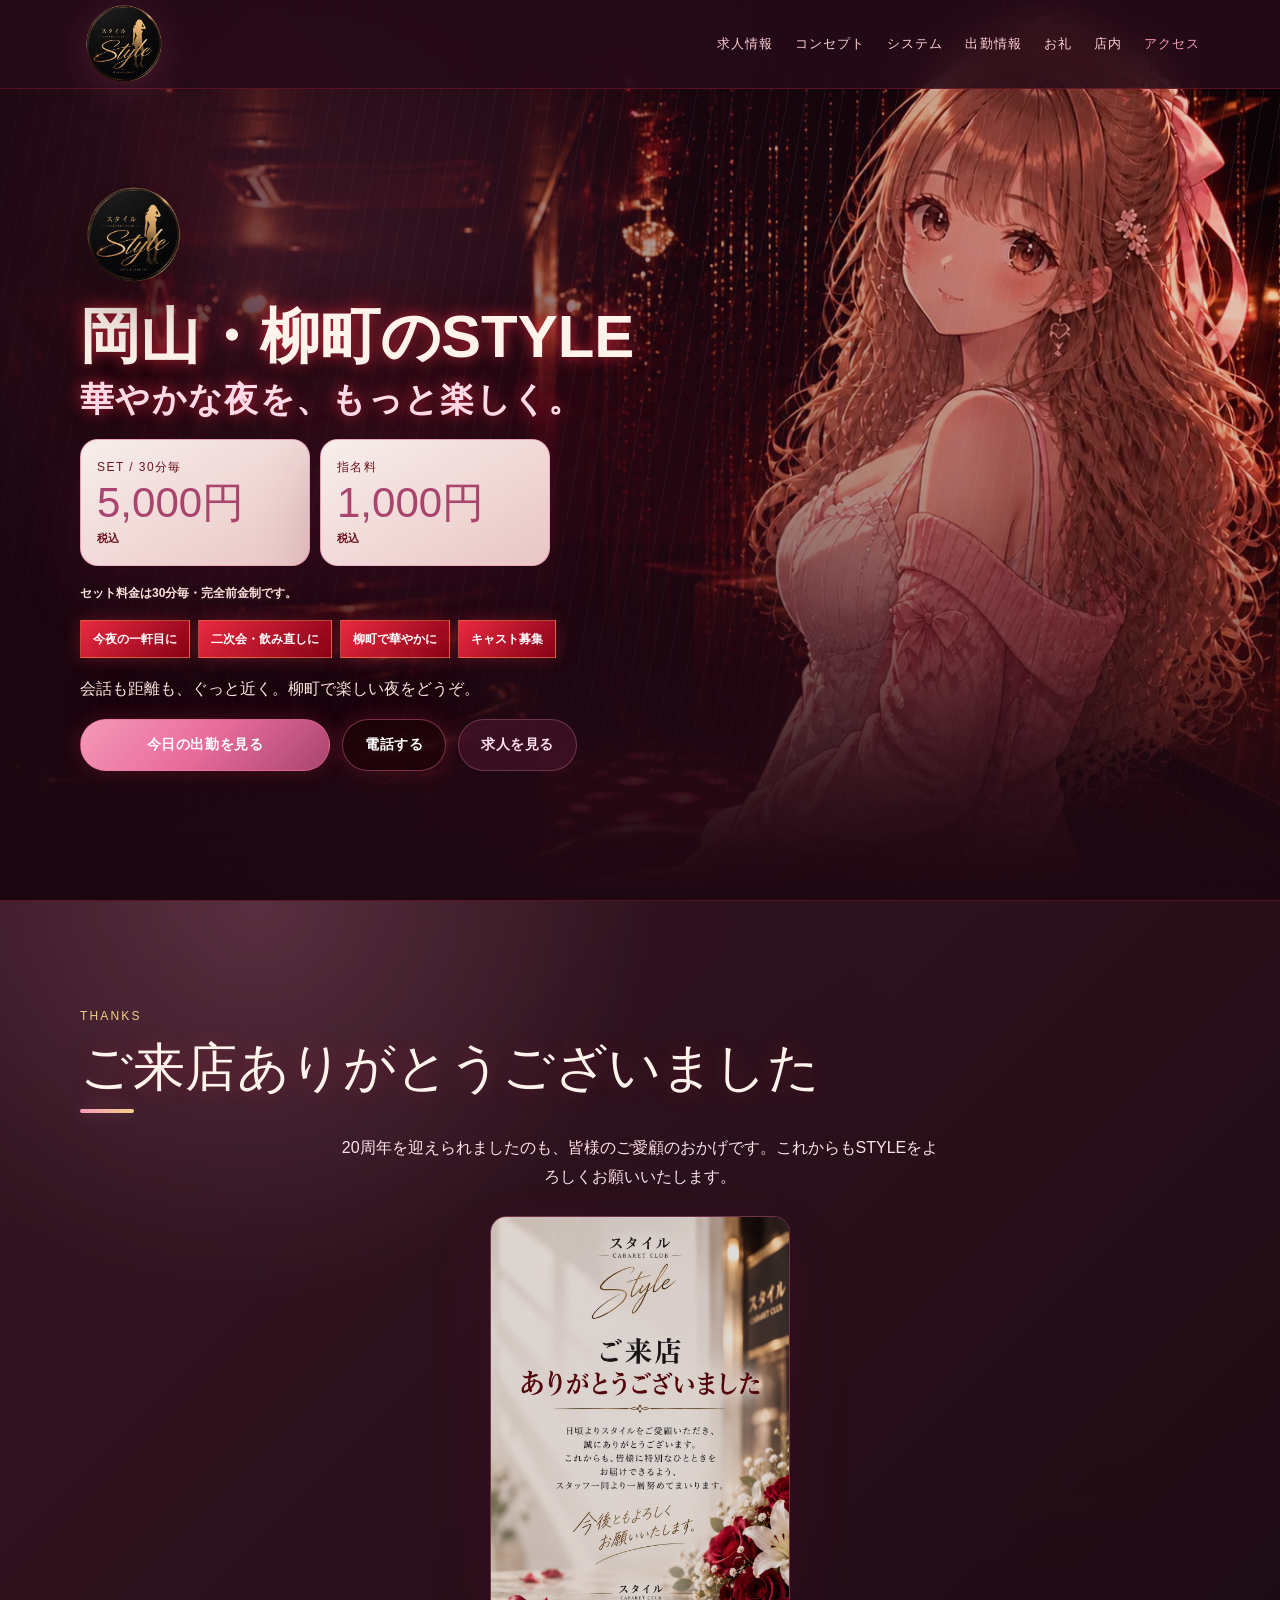
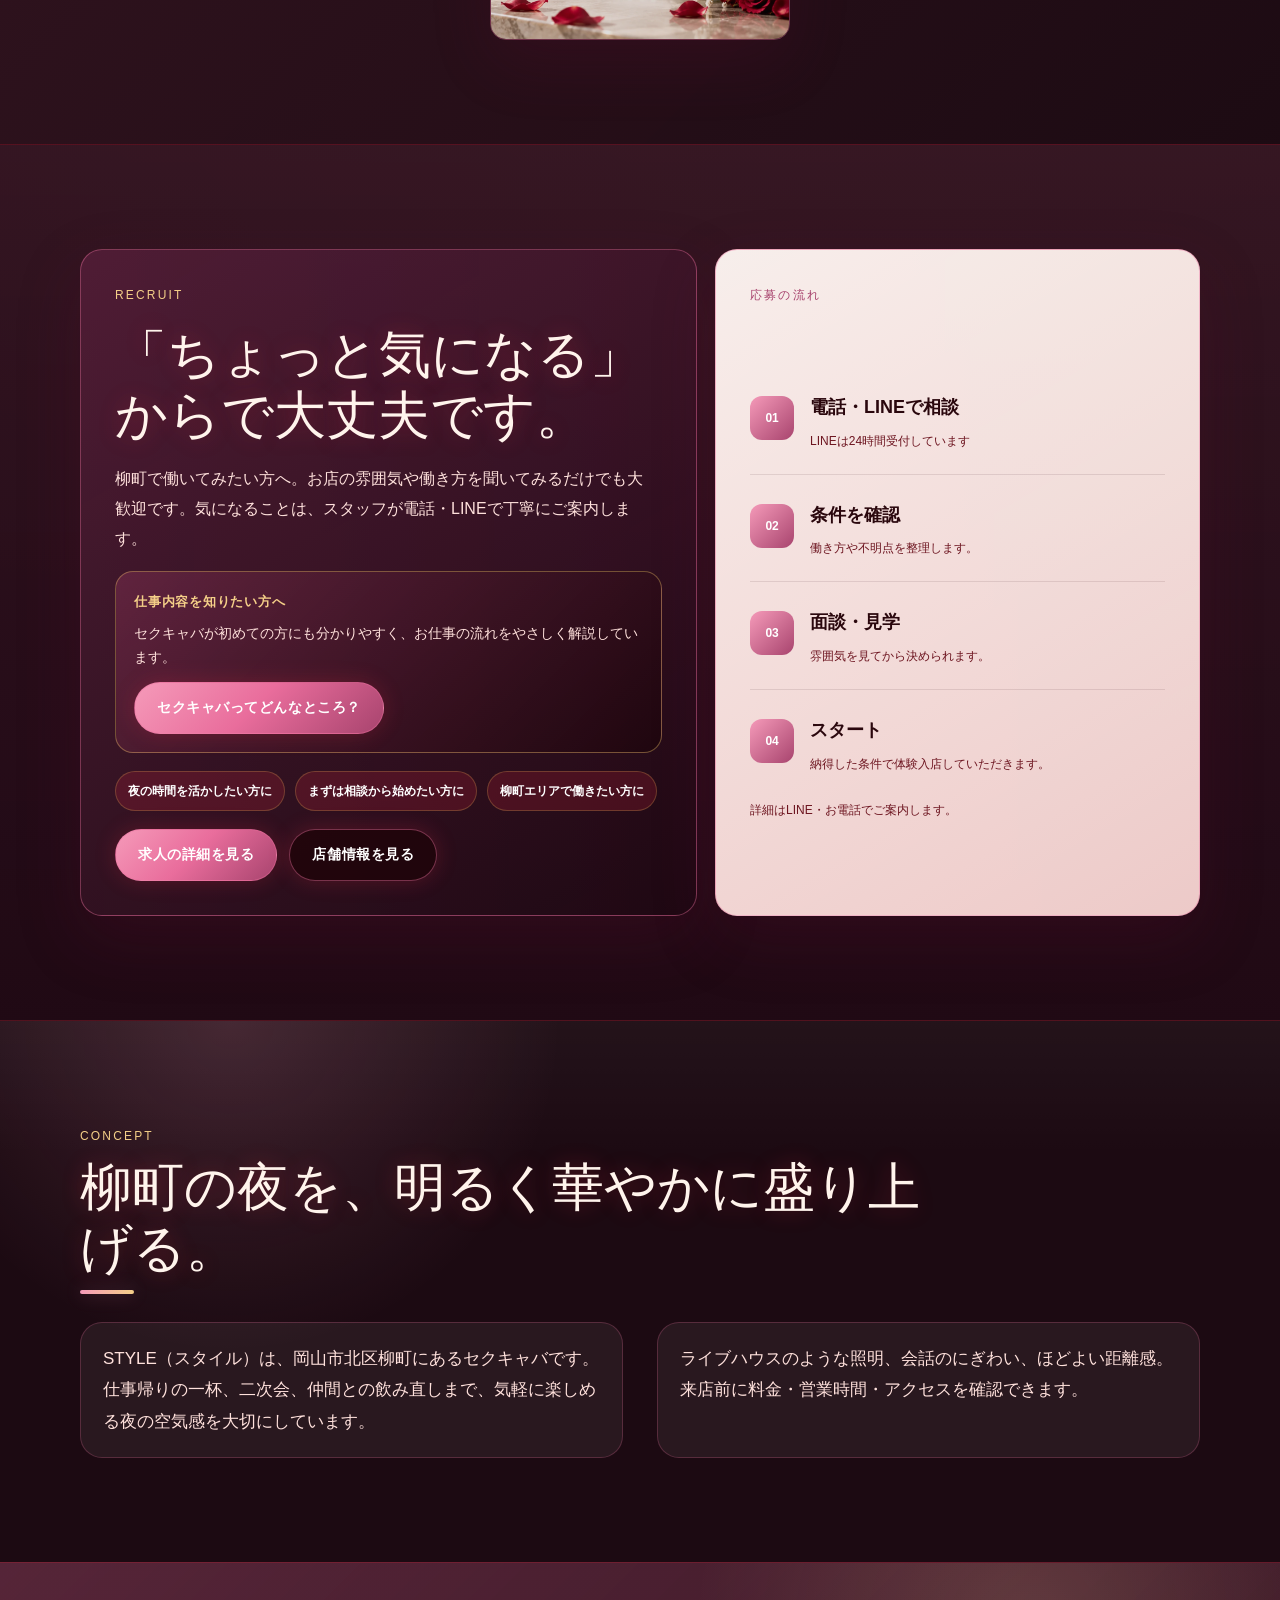
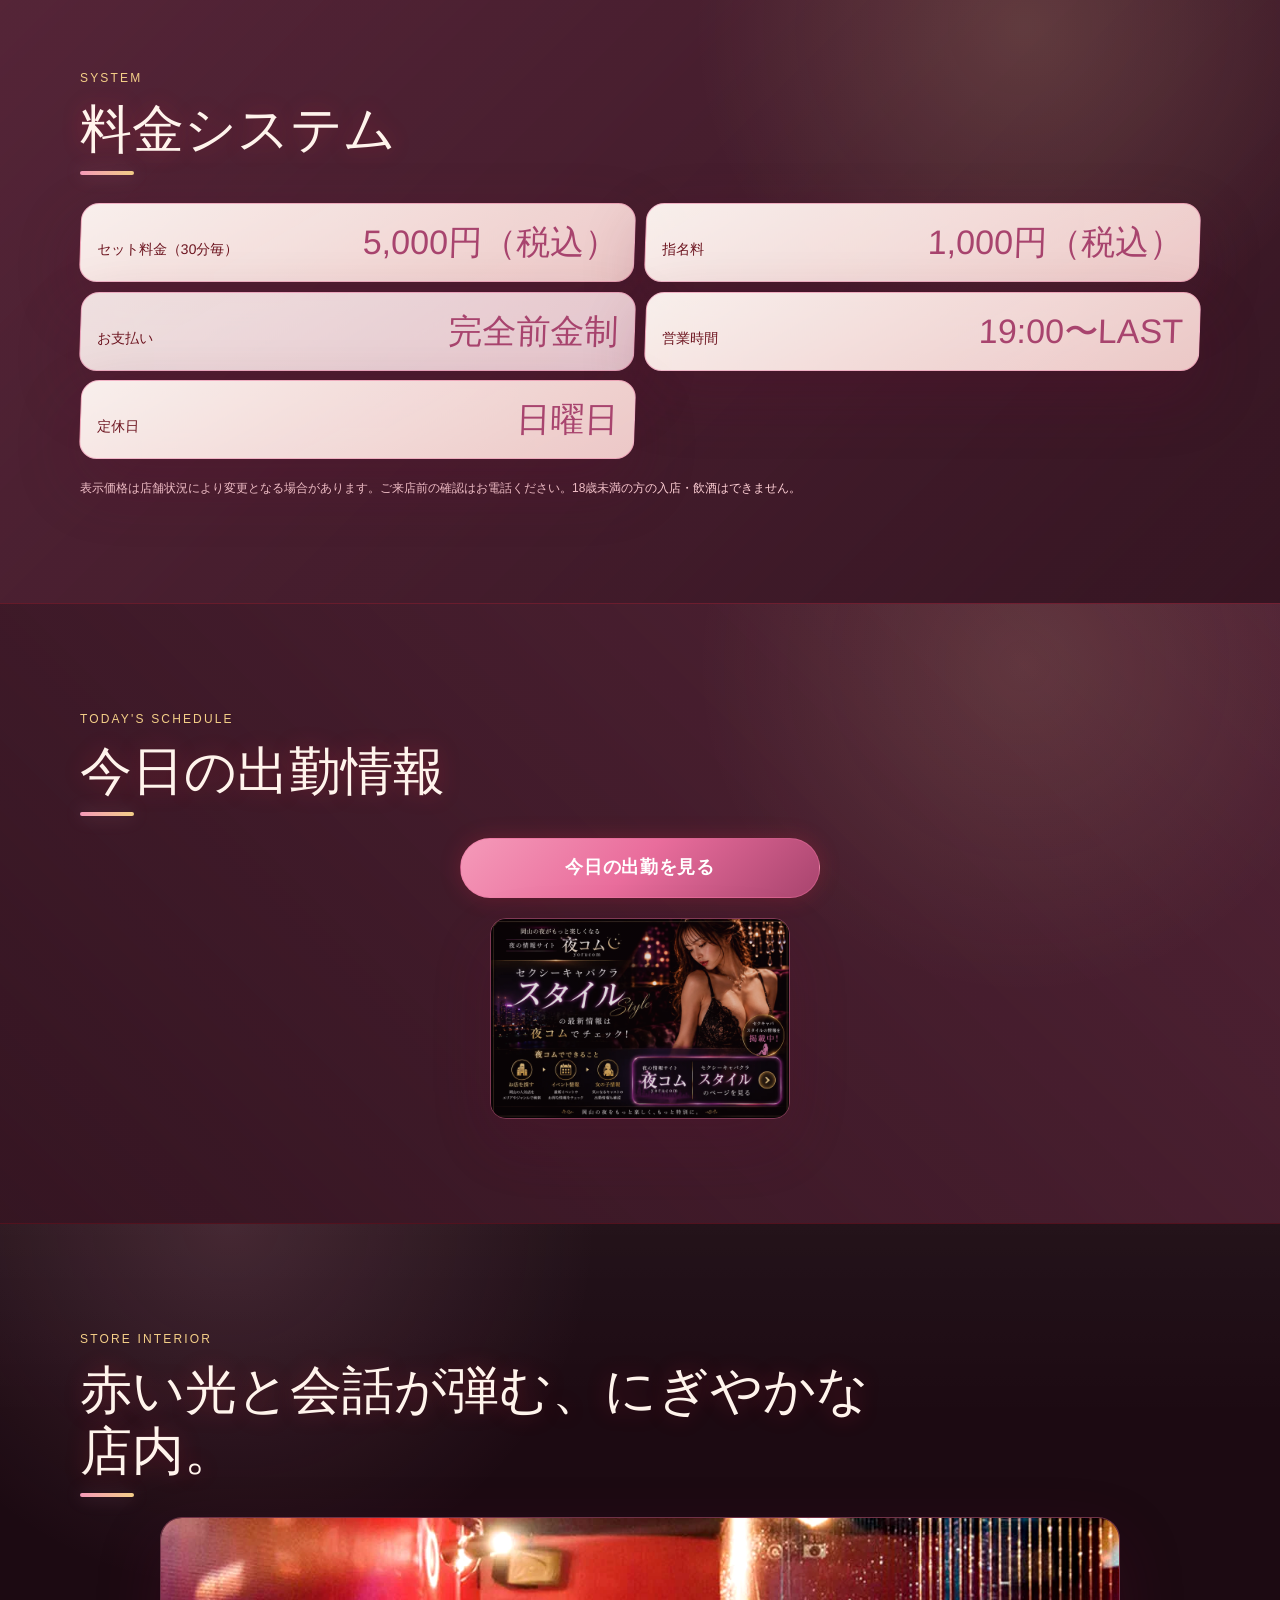
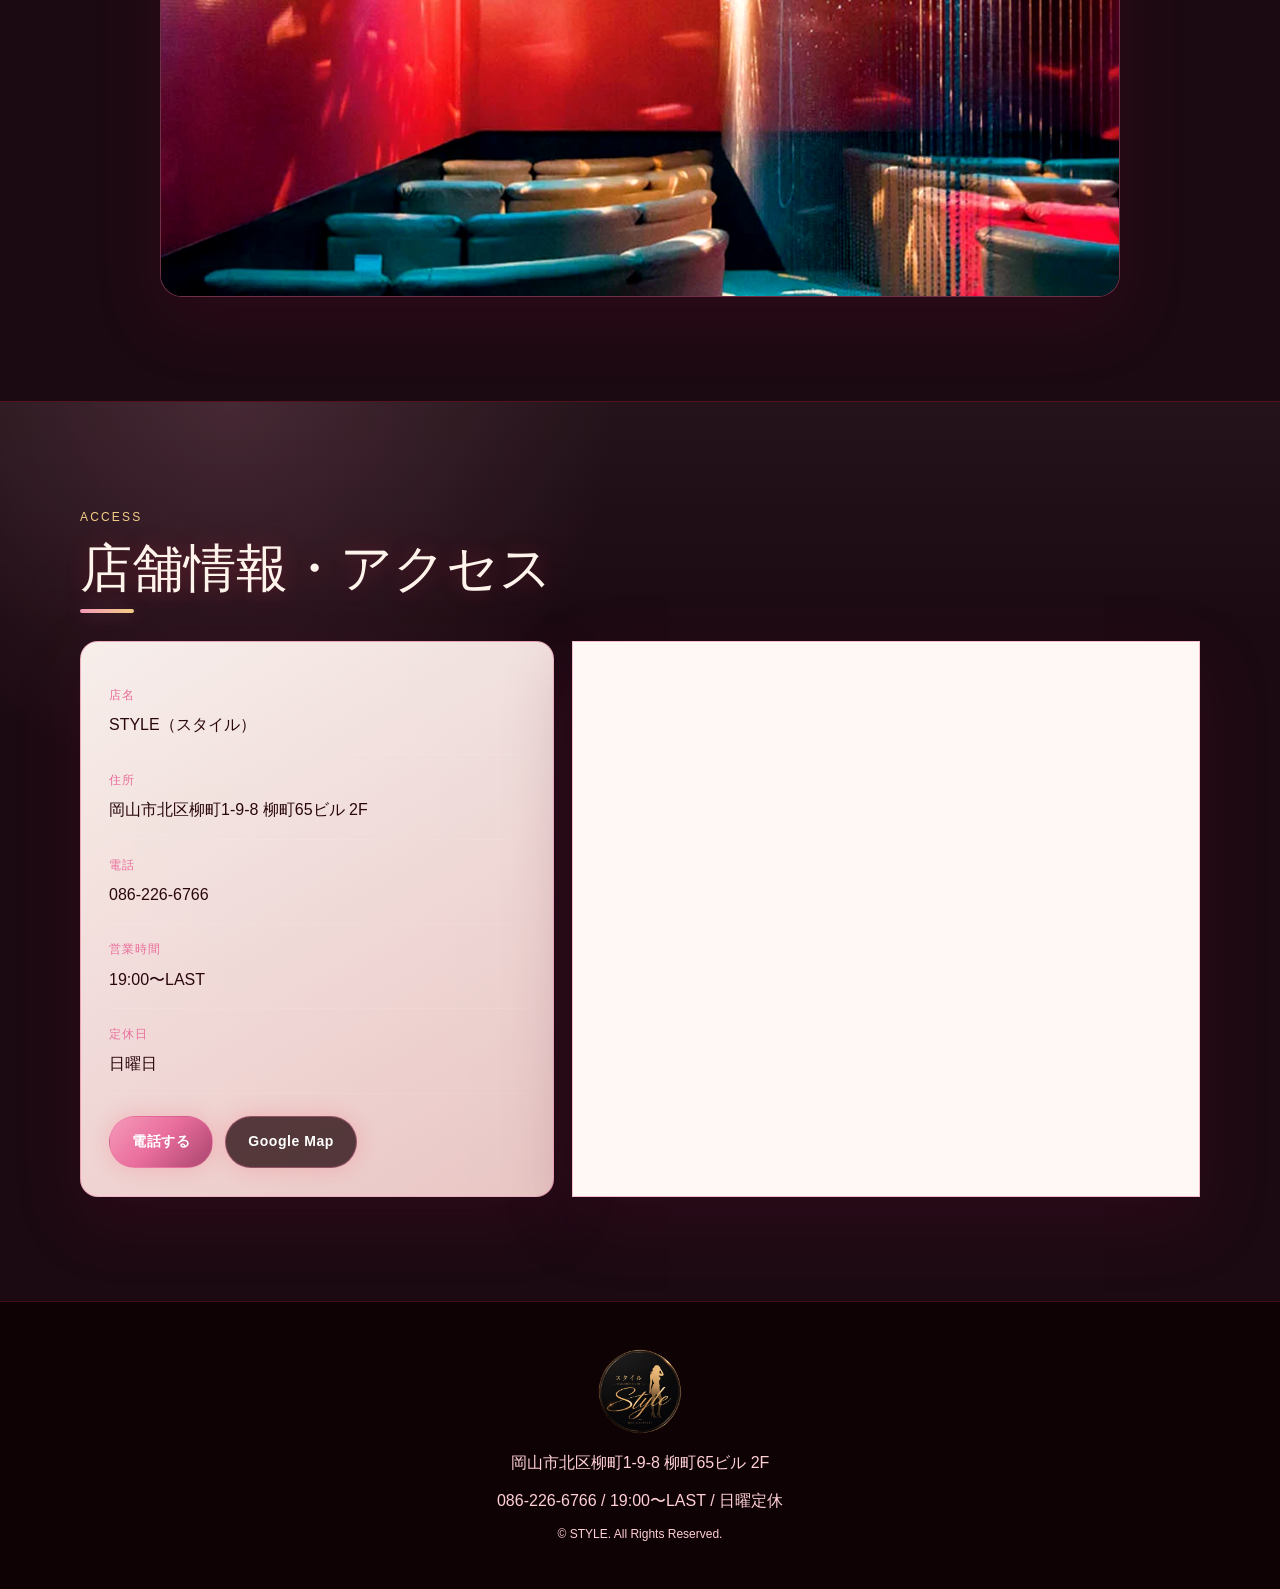
==== commit 3a7d3dbe: "Replace anniversary event with thank-you message" ====
--- a/index.html
+++ b/index.html
@@ -95,7 +95,7 @@
         <a href="#concept">コンセプト</a>
         <a href="#system">システム</a>
         <a href="#schedule">出勤情報</a>
-        <a href="#event">イベント</a>
+        <a href="#thanks">お礼</a>
         <a href="#interior">店内</a>
         <a href="#access">アクセス</a>
       </nav>
@@ -138,34 +138,16 @@
       </div>
     </section>
 
-    <section class="section" id="business-days" aria-labelledby="business-days-title">
-      <div class="container">
-        <div class="section-heading">
-          <p class="section-label">News</p>
-          <h2 id="business-days-title">営業日のお知らせ</h2>
-          <p>2026年9月20日（日）〜23日（水）は営業、9月24日（木）は店休日です。</p>
-        </div>
-        <a class="yorucom-banner-link" href="assets/images/style-business-days-2026-09.webp" aria-label="営業日のお知らせの画像を拡大する">
-          <img src="assets/images/style-business-days-2026-09.webp" alt="スタイル20周年。9月20日（日）・21日（月）・22日（火）・23日（水）は営業、24日（木）は店休日。" width="1536" height="1024" loading="lazy">
+    <section class="section event-section" id="thanks" aria-labelledby="thanks-title">
+      <div class="container">
+        <div class="section-heading">
+          <p class="section-label">Thanks</p>
+          <h2 id="thanks-title">ご来店ありがとうございました</h2>
+        </div>
+        <p class="event-lead">20周年を迎えられましたのも、皆様のご愛顧のおかげです。これからもSTYLEをよろしくお願いいたします。</p>
+        <a class="yorucom-banner-link" href="assets/images/style-20th-thanks.webp" aria-label="ご来店ありがとうございましたのお礼画像を拡大する">
+          <img src="assets/images/style-20th-thanks.webp" alt="スタイル20周年。ご来店ありがとうございました。これからもよろしくお願いいたします。" loading="lazy" width="1054" height="1492">
         </a>
-      </div>
-    </section>
-
-    <section class="section event-section" id="event" aria-labelledby="event-title">
-      <div class="container">
-        <div class="section-heading">
-          <p class="section-label">Event</p>
-          <h2 id="event-title">20周年記念イベント</h2>
-        </div>
-        <p class="event-lead">おかげさまでSTYLEは20周年。9月20日（日）〜23日（水）の4日間、感謝を込めた特別企画をご用意しました。</p>
-        <div class="event-cards">
-          <figure class="event-card">
-            <img src="assets/images/event/2026_20th_bottle.webp" alt="STYLE20周年記念イベント。9月20日(日)〜23日(水)の4日間限定で、カフェパリミニボトル(200ml)3,000円、モエ・エ・シャンドンミニボトル(200ml)10,000円をご用意" loading="lazy" width="1054" height="1492">
-          </figure>
-          <figure class="event-card">
-            <img src="assets/images/event/2026_20th_gift.webp" alt="STYLE20周年記念。日頃の感謝を込めて特別な粗品をご用意しました" loading="lazy" width="1054" height="1492">
-          </figure>
-        </div>
       </div>
     </section>
 
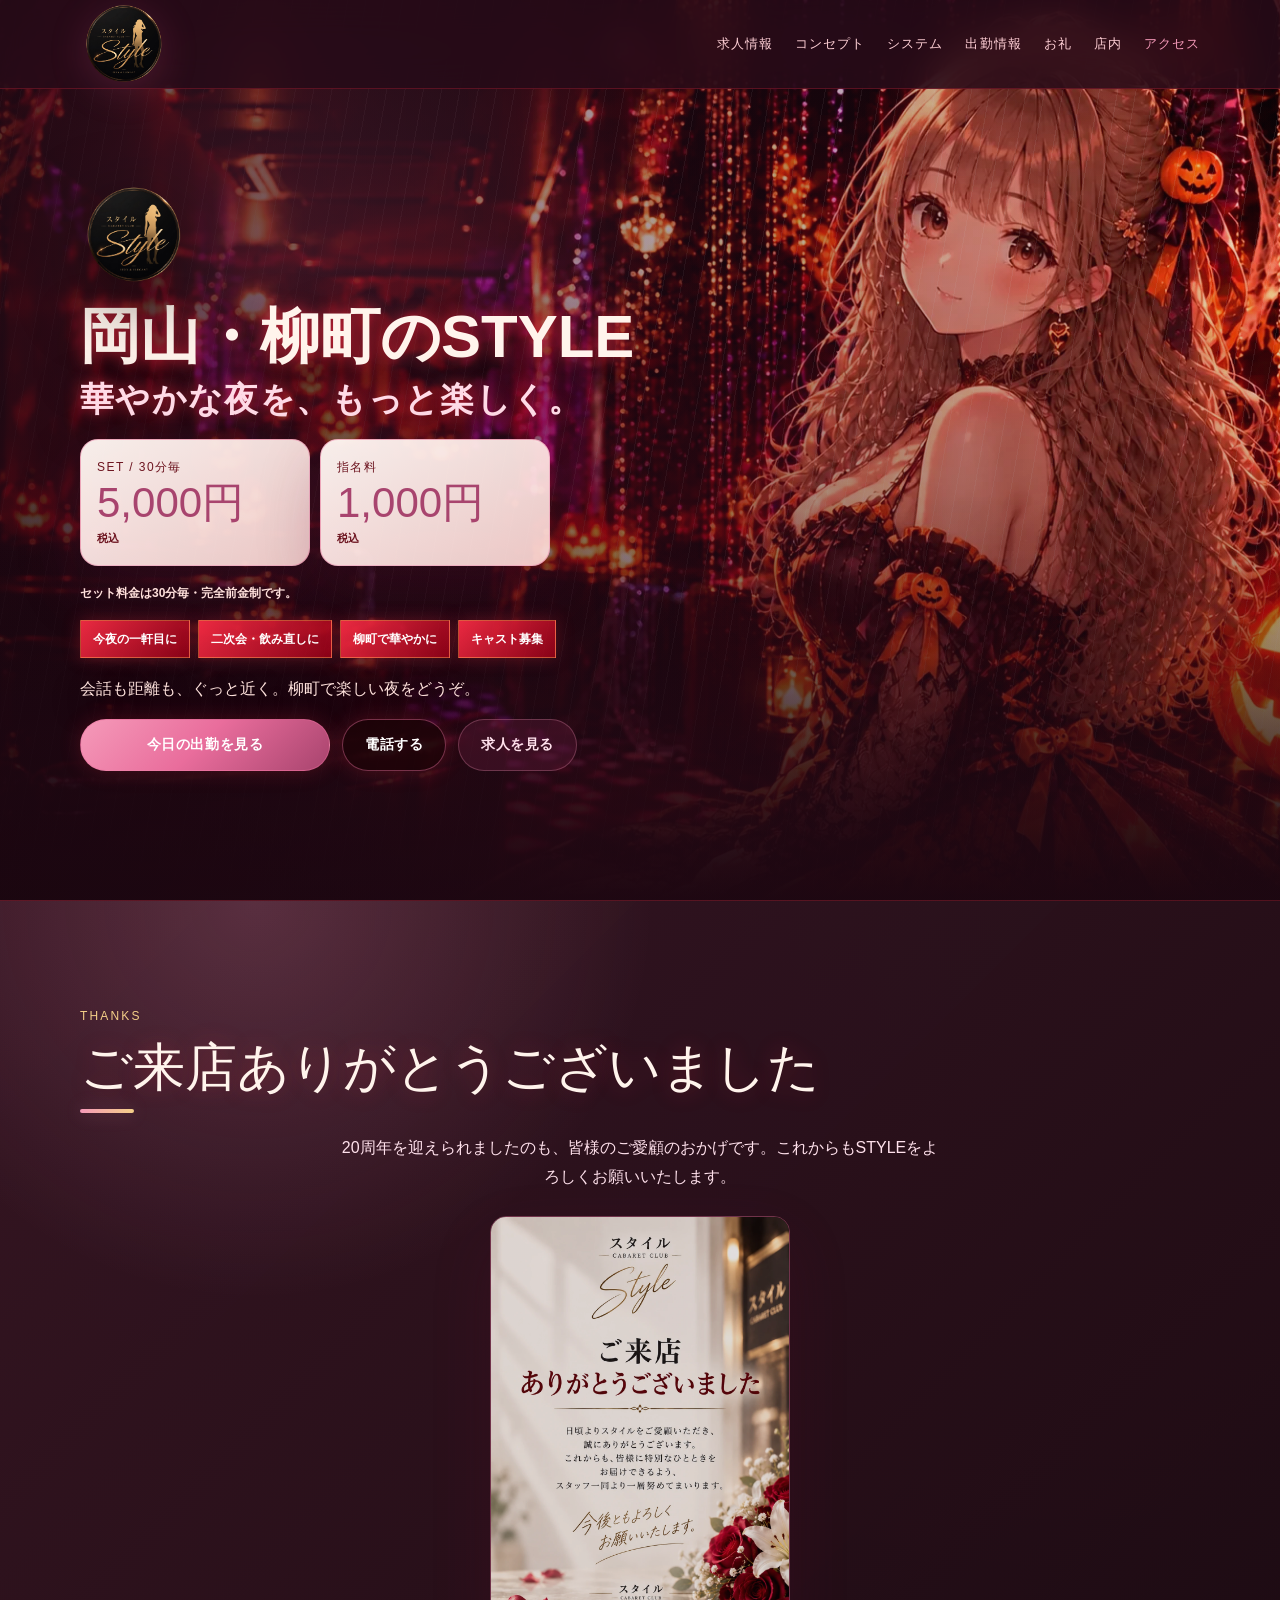
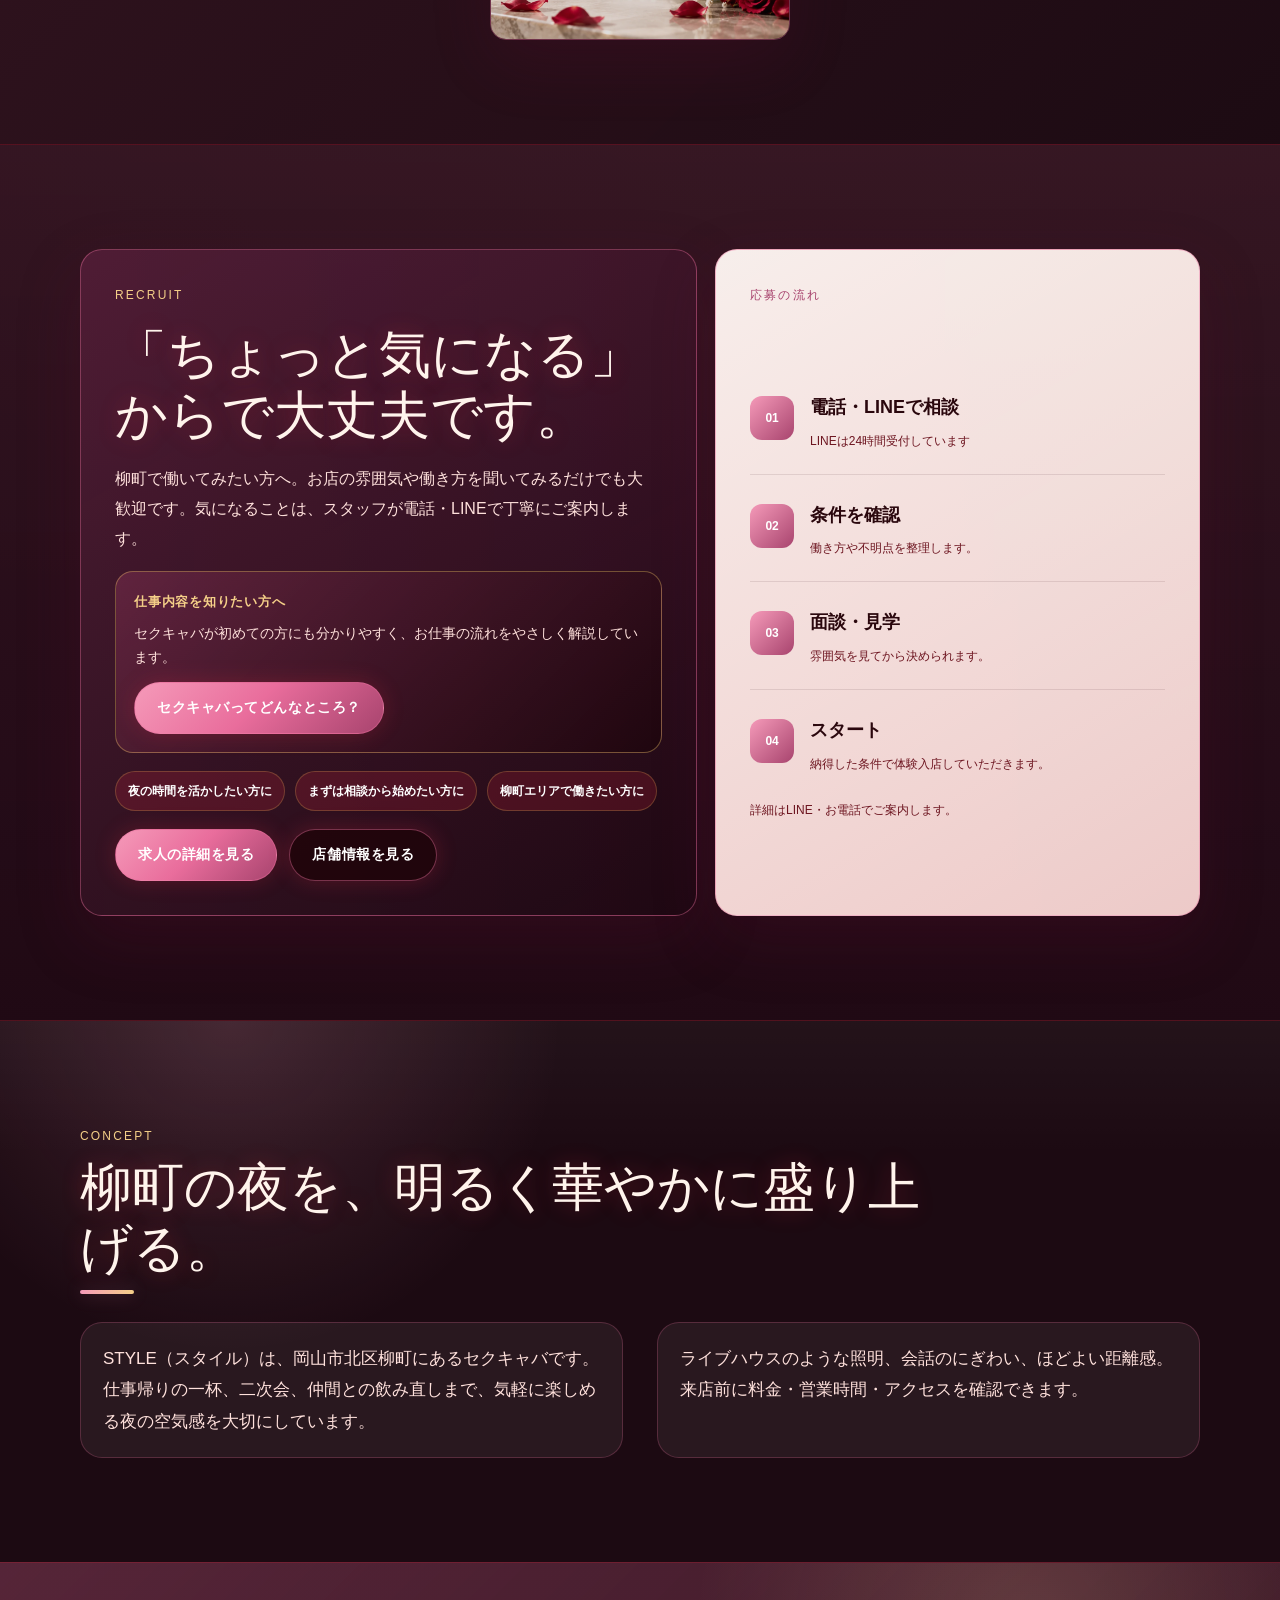
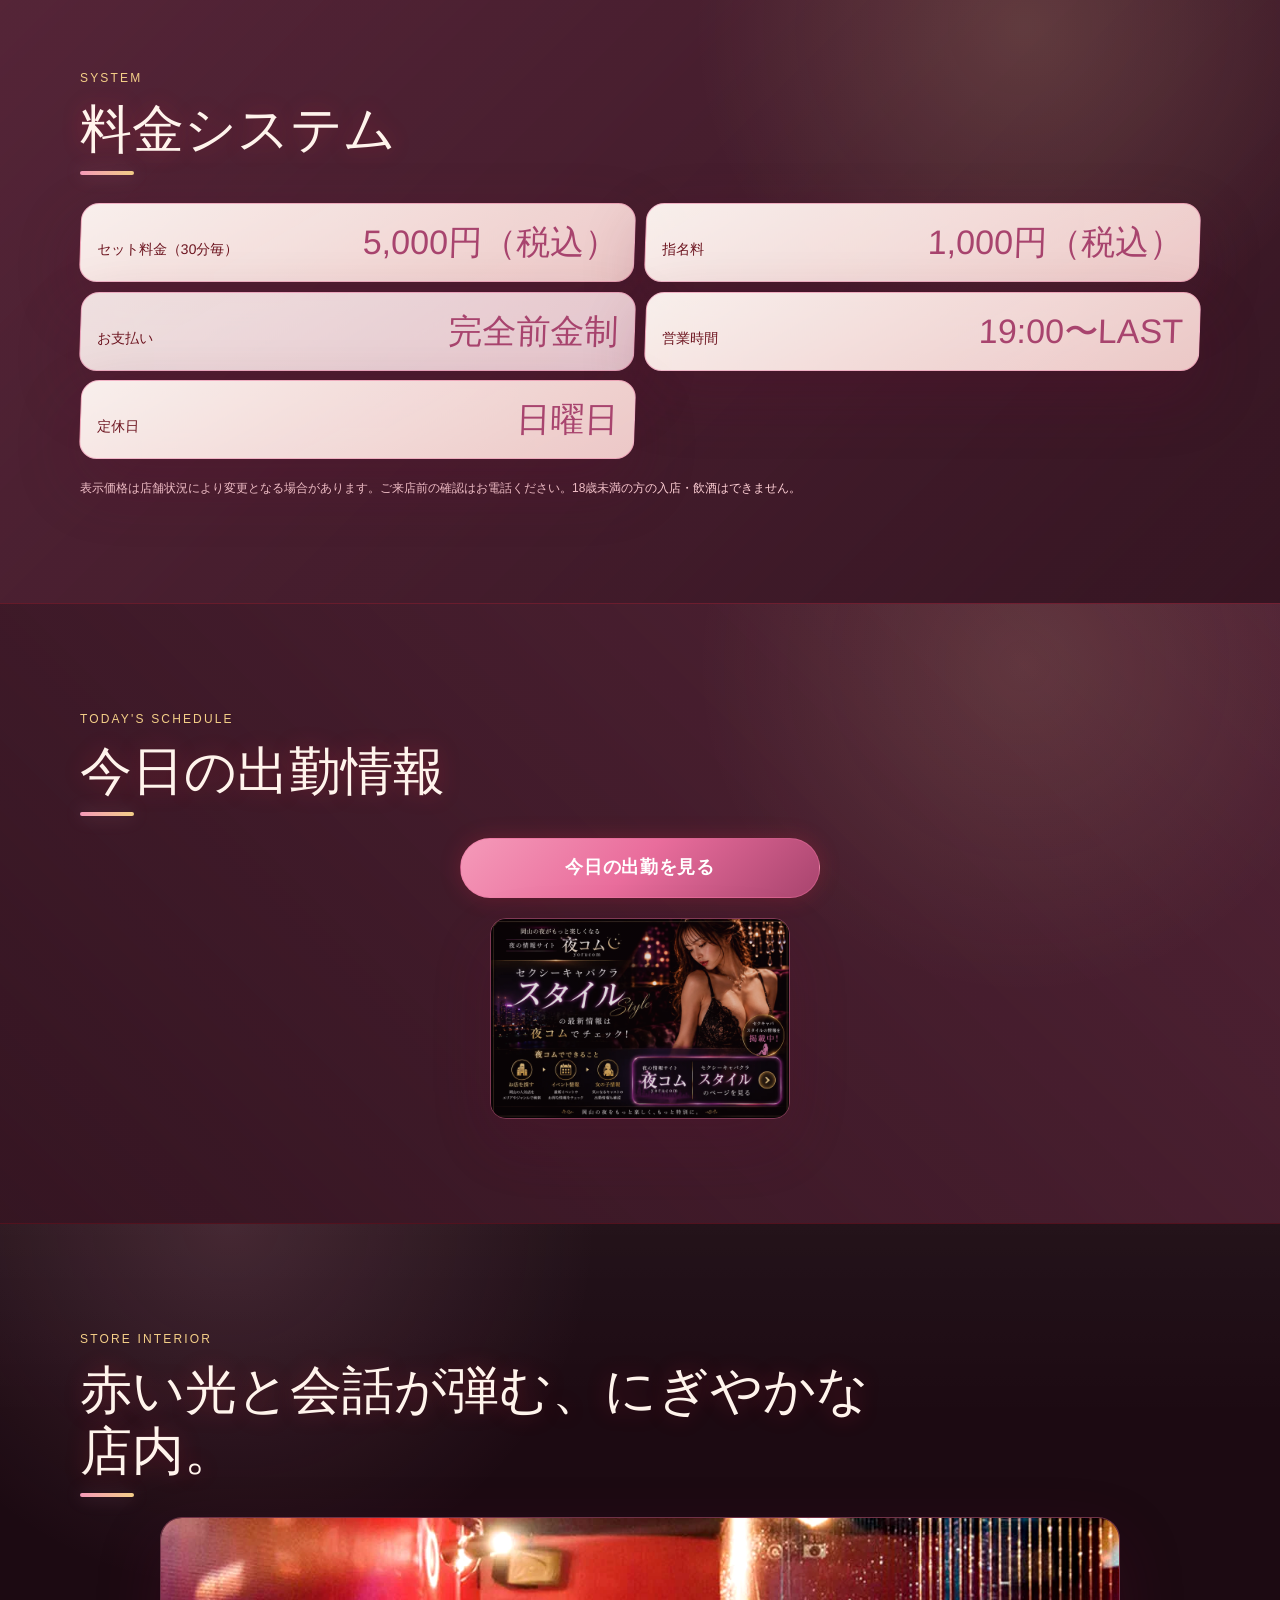
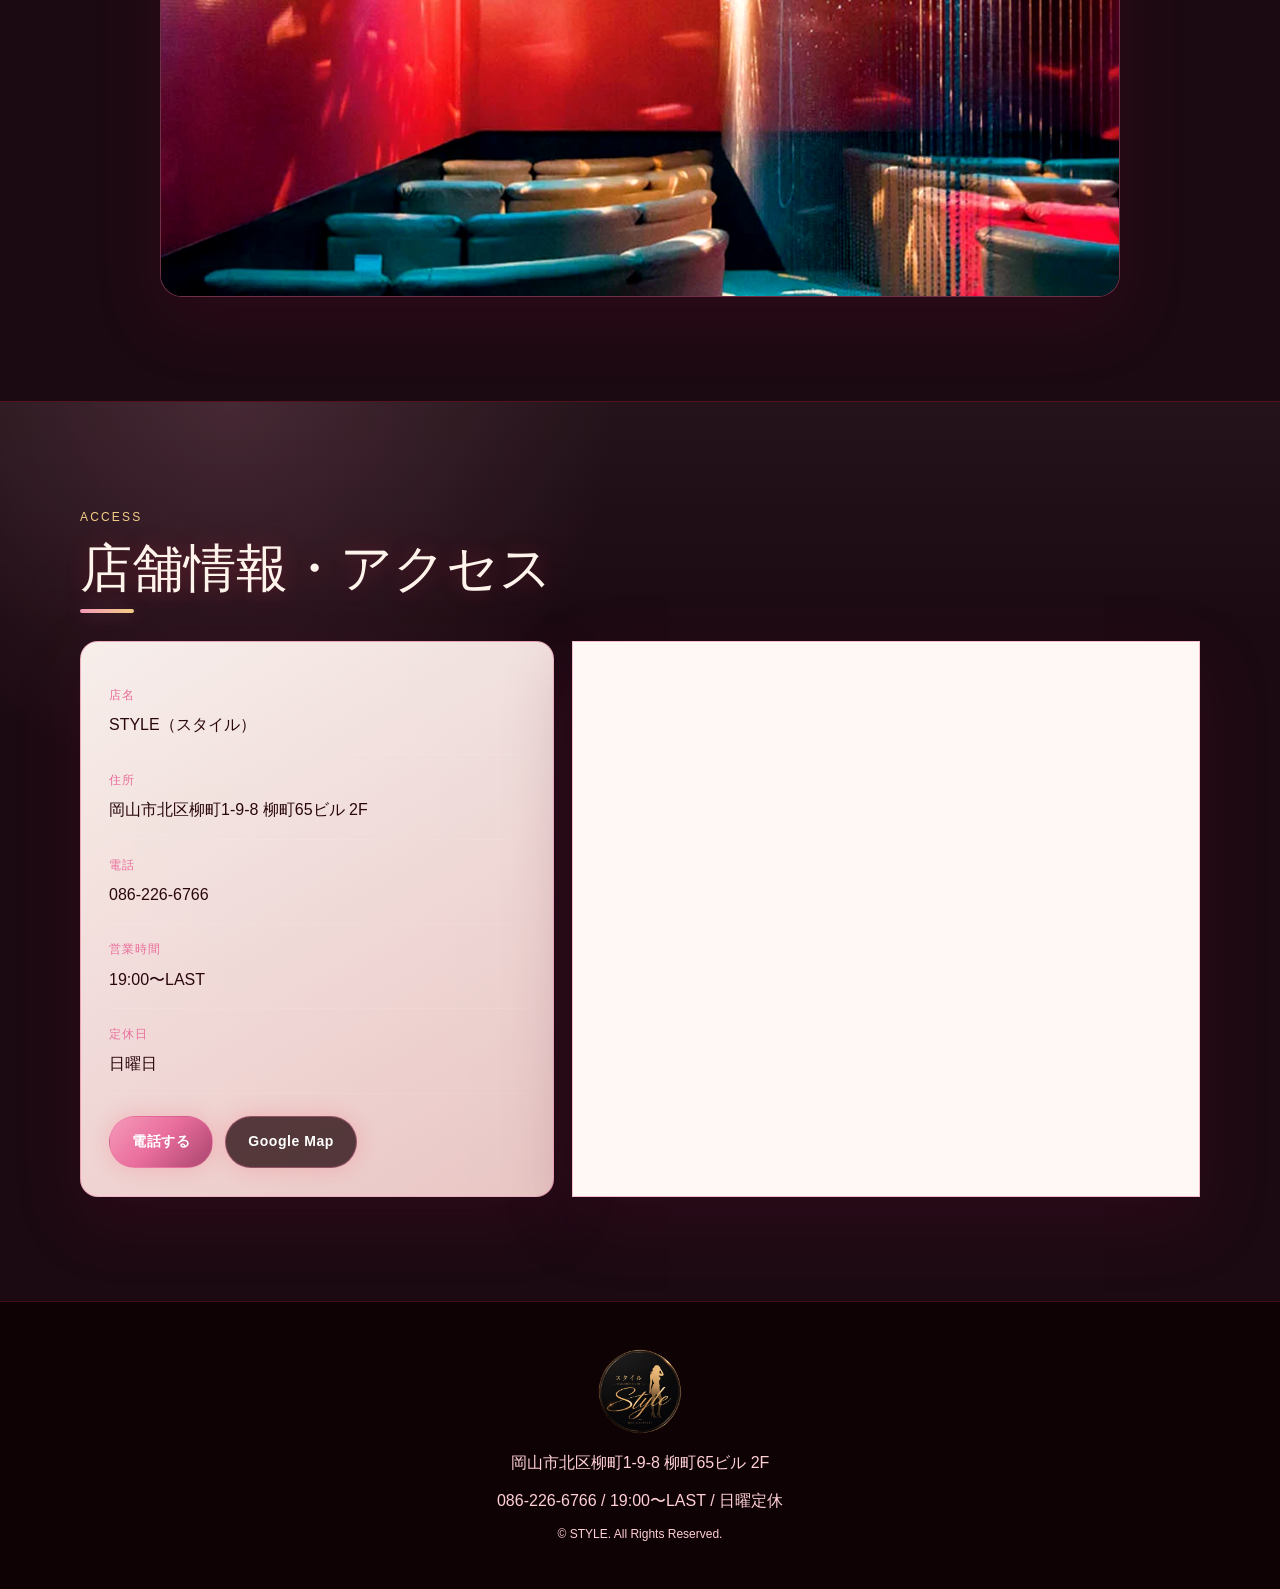
==== commit 0b2ff750: "feat: ハロウィンhero画像をWebPで公開" ====
--- a/index.html
+++ b/index.html
@@ -23,13 +23,13 @@
   <meta property="og:title" content="岡山・柳町のセクキャバ STYLE（スタイル）公式サイト｜キャスト募集">
   <meta property="og:description" content="岡山市北区柳町1-9-8 柳町65ビル2F。キャスト募集を強化中。営業時間19:00〜LAST、セット料金5,000円、指名料1,000円。">
   <meta property="og:url" content="https://okayama-style.com/">
-  <meta property="og:image" content="https://okayama-style.com/assets/images/style_hero_anime_pc_v3.webp">
+  <meta property="og:image" content="https://okayama-style.com/assets/images/style_hero_haloween_anime_pc.webp">
   <meta property="og:image:alt" content="STYLE（スタイル）の店内写真">
   <meta name="twitter:card" content="summary_large_image">
 
   <link rel="preload" as="image" href="assets/images/logo.webp" type="image/webp">
-  <link rel="preload" as="image" href="assets/images/style_hero_anime_pc_v3.webp" type="image/webp" media="(min-width: 760px)">
-  <link rel="preload" as="image" href="assets/images/style_hero_anime_sp_v1.webp" type="image/webp" media="(max-width: 759px)">
+  <link rel="preload" as="image" href="assets/images/style_hero_haloween_anime_pc.webp" type="image/webp" media="(min-width: 760px)">
+  <link rel="preload" as="image" href="assets/images/style_hero_haloween_anime_sp.webp" type="image/webp" media="(max-width: 759px)">
   <link rel="stylesheet" href="assets/css/style.css?v=20260914-1">
 
   <script type="application/ld+json">
@@ -40,7 +40,7 @@
     "name": "STYLE（スタイル）",
     "alternateName": "岡山 STYLE",
     "url": "https://okayama-style.com/",
-    "image": "https://okayama-style.com/assets/images/style_hero_anime_pc_v3.webp",
+    "image": "https://okayama-style.com/assets/images/style_hero_haloween_anime_pc.webp",
     "logo": "https://okayama-style.com/assets/images/logo.webp",
     "telephone": "+81-86-226-6766",
     "priceRange": "セット料金 5,000円 / 指名料 1,000円",
@@ -106,8 +106,8 @@
     <section class="hero" id="top" aria-labelledby="hero-title">
       <div class="hero-media" aria-hidden="true">
         <picture>
-          <source media="(max-width: 759px)" srcset="assets/images/style_hero_anime_sp_v1.webp" type="image/webp">
-          <img src="assets/images/style_hero_anime_pc_v3.webp" alt="">
+          <source media="(max-width: 759px)" srcset="assets/images/style_hero_haloween_anime_sp.webp" type="image/webp">
+          <img src="assets/images/style_hero_haloween_anime_pc.webp" alt="">
         </picture>
       </div>
       <div class="container hero-content">
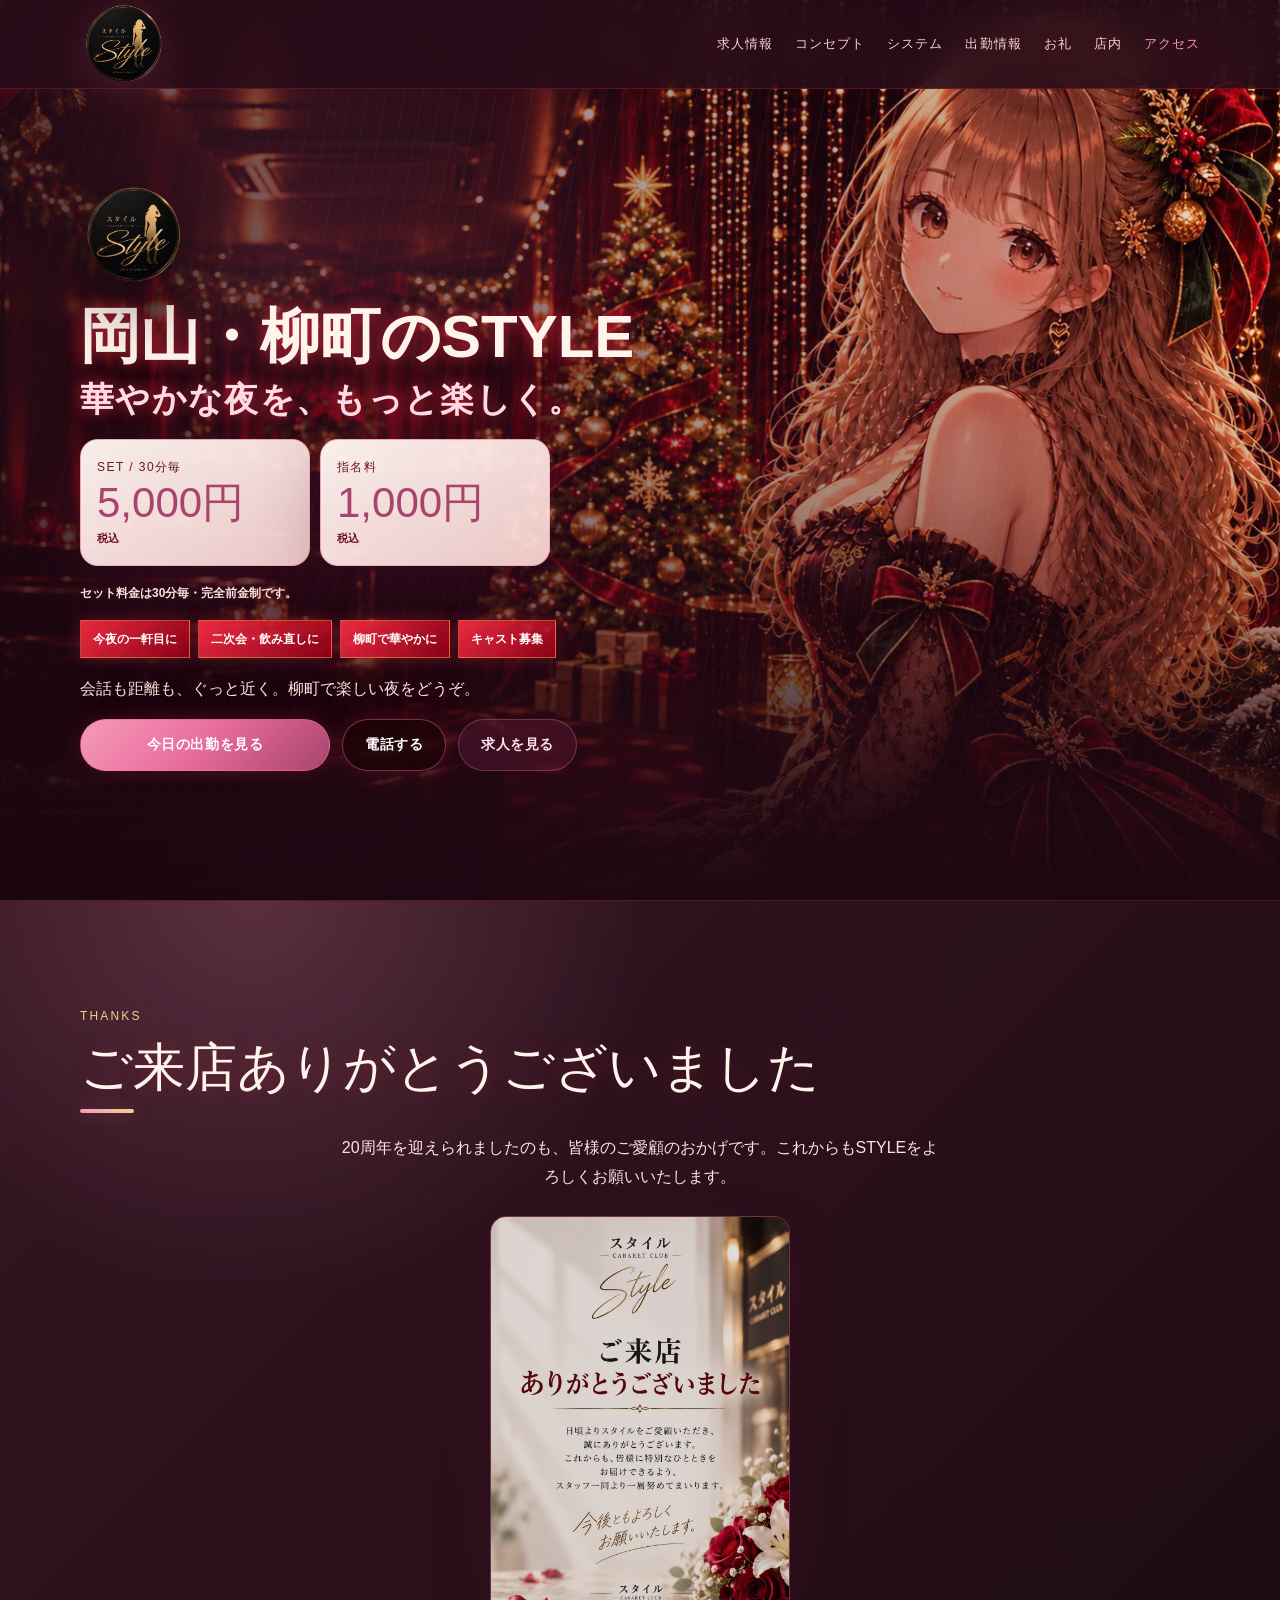
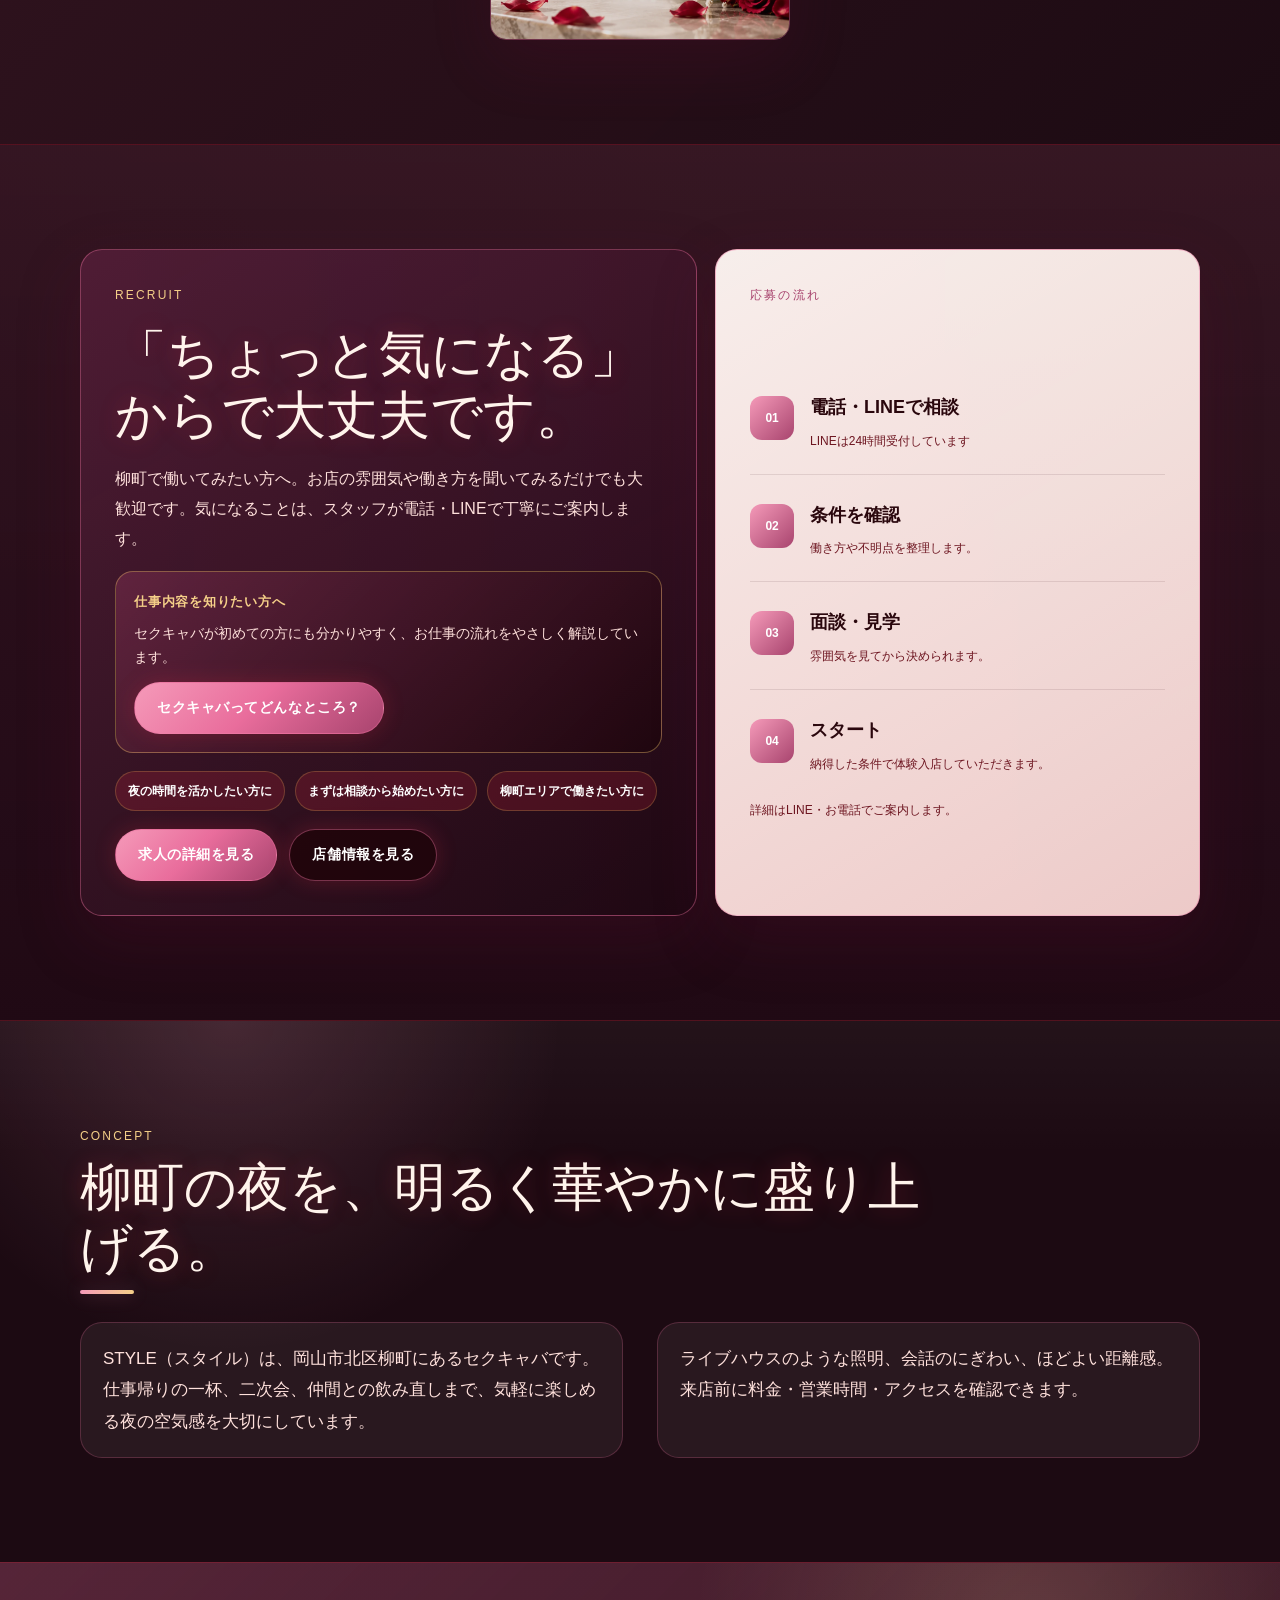
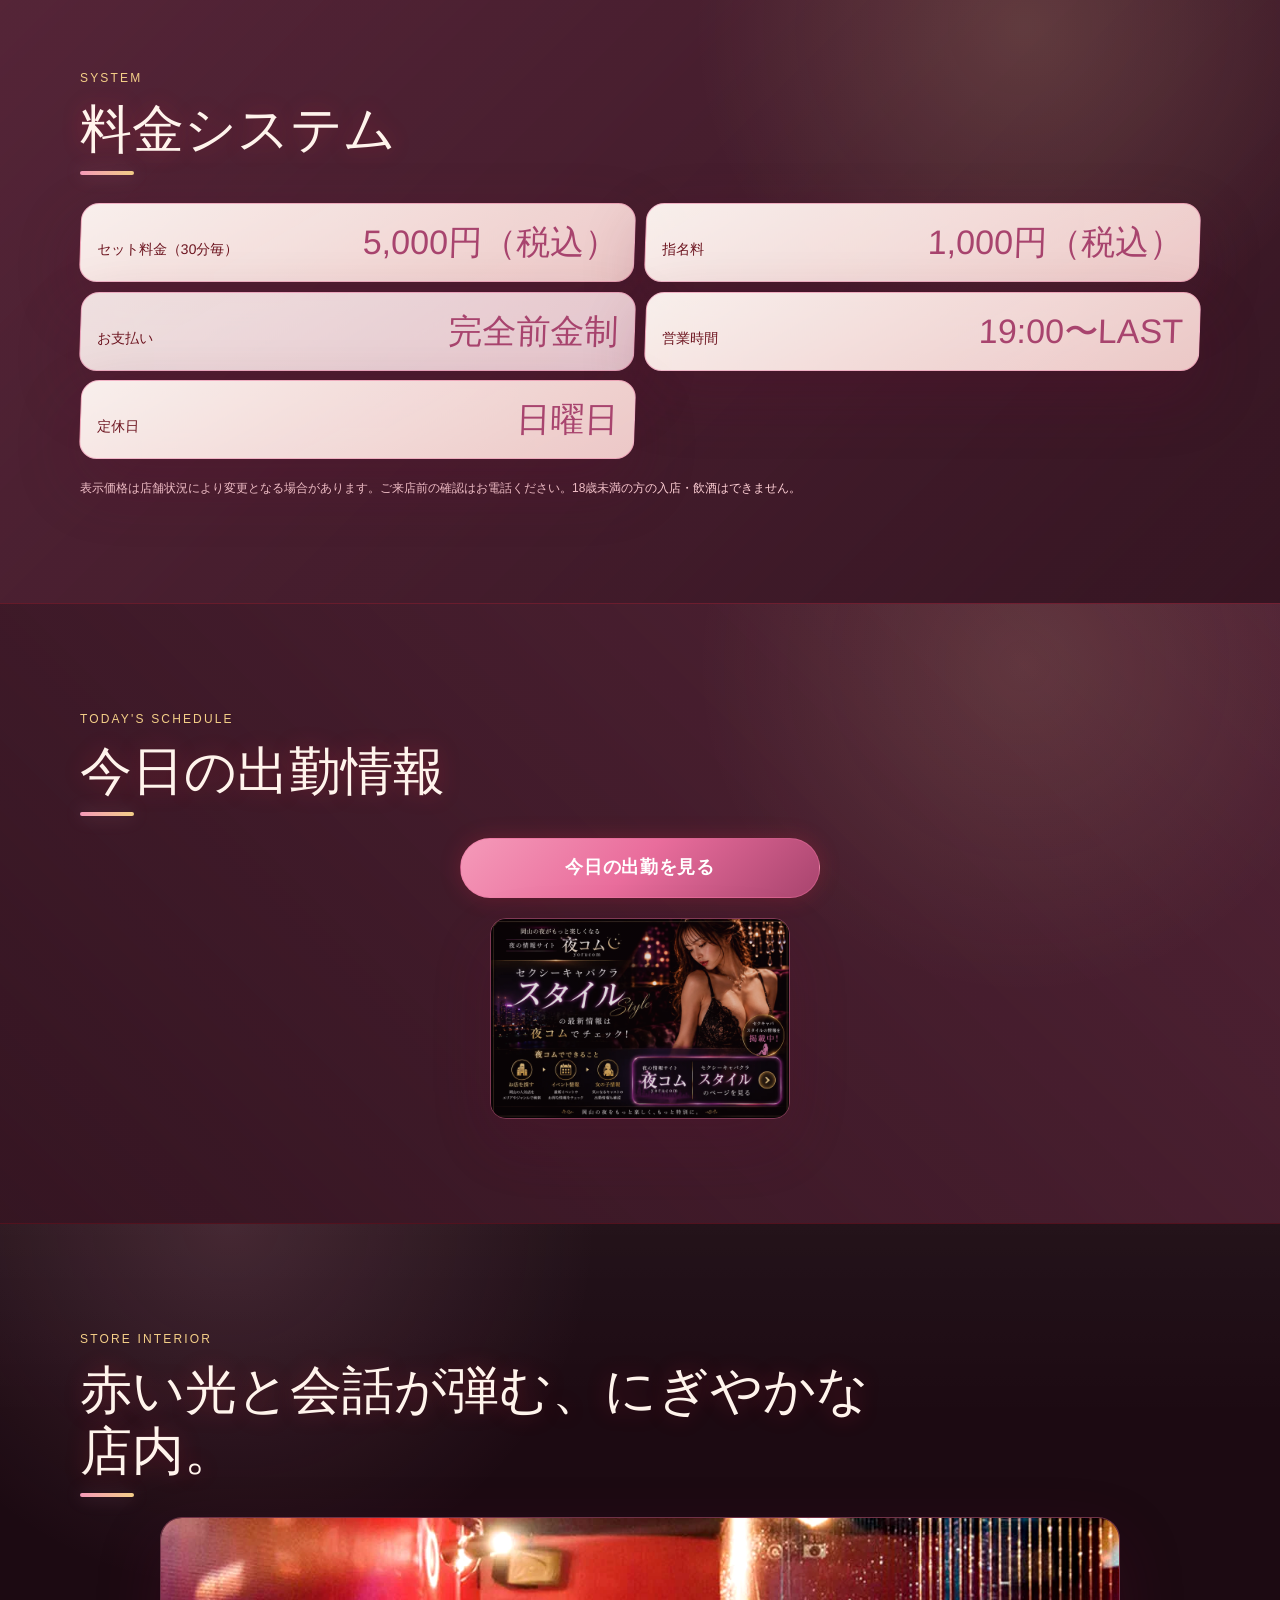
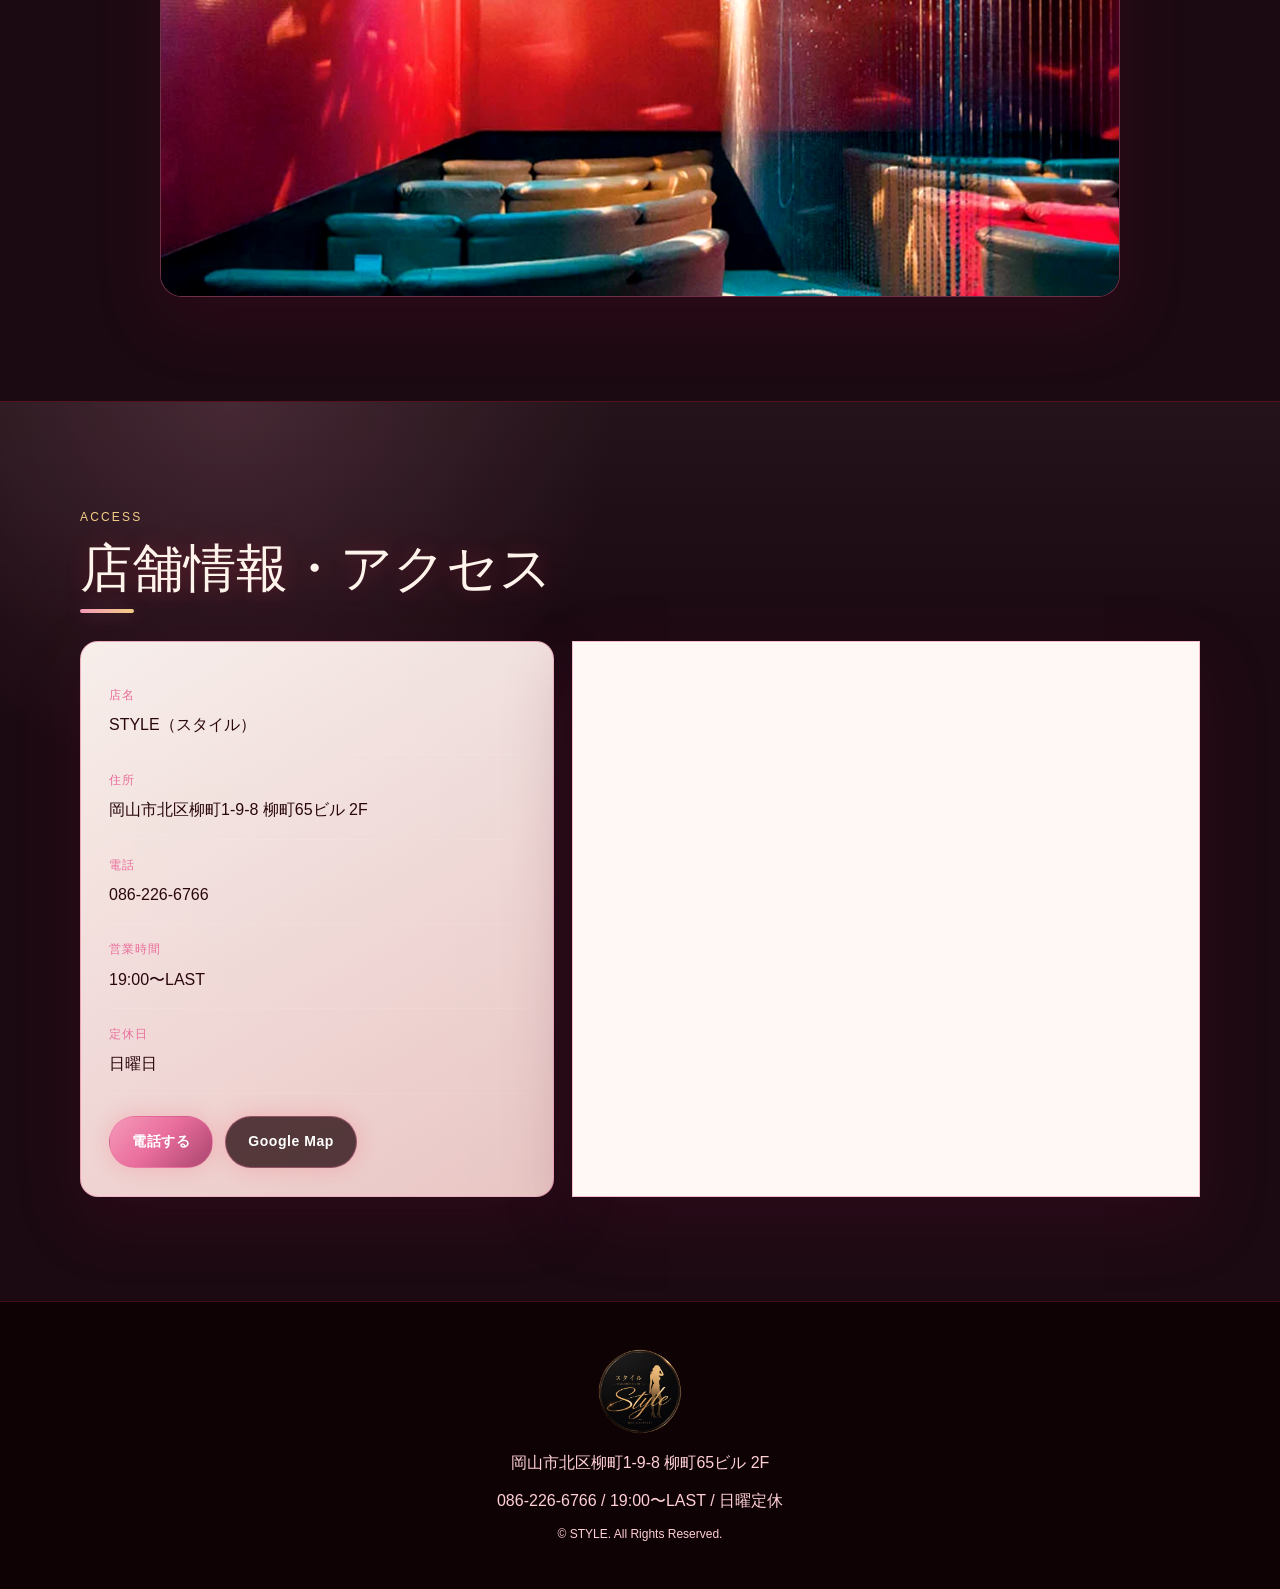
==== commit 83d394d1: "feat: クリスマスhero画像をWebPで公開" ====
--- a/index.html
+++ b/index.html
@@ -23,13 +23,13 @@
   <meta property="og:title" content="岡山・柳町のセクキャバ STYLE（スタイル）公式サイト｜キャスト募集">
   <meta property="og:description" content="岡山市北区柳町1-9-8 柳町65ビル2F。キャスト募集を強化中。営業時間19:00〜LAST、セット料金5,000円、指名料1,000円。">
   <meta property="og:url" content="https://okayama-style.com/">
-  <meta property="og:image" content="https://okayama-style.com/assets/images/style_hero_haloween_anime_pc.webp">
+  <meta property="og:image" content="https://okayama-style.com/assets/images/style_hero_christmas_anime_pc.webp">
   <meta property="og:image:alt" content="STYLE（スタイル）の店内写真">
   <meta name="twitter:card" content="summary_large_image">
 
   <link rel="preload" as="image" href="assets/images/logo.webp" type="image/webp">
-  <link rel="preload" as="image" href="assets/images/style_hero_haloween_anime_pc.webp" type="image/webp" media="(min-width: 760px)">
-  <link rel="preload" as="image" href="assets/images/style_hero_haloween_anime_sp.webp" type="image/webp" media="(max-width: 759px)">
+  <link rel="preload" as="image" href="assets/images/style_hero_christmas_anime_pc.webp" type="image/webp" media="(min-width: 760px)">
+  <link rel="preload" as="image" href="assets/images/style_hero_christmas_anime_sp.webp" type="image/webp" media="(max-width: 759px)">
   <link rel="stylesheet" href="assets/css/style.css?v=20260914-1">
 
   <script type="application/ld+json">
@@ -40,7 +40,7 @@
     "name": "STYLE（スタイル）",
     "alternateName": "岡山 STYLE",
     "url": "https://okayama-style.com/",
-    "image": "https://okayama-style.com/assets/images/style_hero_haloween_anime_pc.webp",
+    "image": "https://okayama-style.com/assets/images/style_hero_christmas_anime_pc.webp",
     "logo": "https://okayama-style.com/assets/images/logo.webp",
     "telephone": "+81-86-226-6766",
     "priceRange": "セット料金 5,000円 / 指名料 1,000円",
@@ -106,8 +106,8 @@
     <section class="hero" id="top" aria-labelledby="hero-title">
       <div class="hero-media" aria-hidden="true">
         <picture>
-          <source media="(max-width: 759px)" srcset="assets/images/style_hero_haloween_anime_sp.webp" type="image/webp">
-          <img src="assets/images/style_hero_haloween_anime_pc.webp" alt="">
+          <source media="(max-width: 759px)" srcset="assets/images/style_hero_christmas_anime_sp.webp" type="image/webp">
+          <img src="assets/images/style_hero_christmas_anime_pc.webp" alt="">
         </picture>
       </div>
       <div class="container hero-content">
